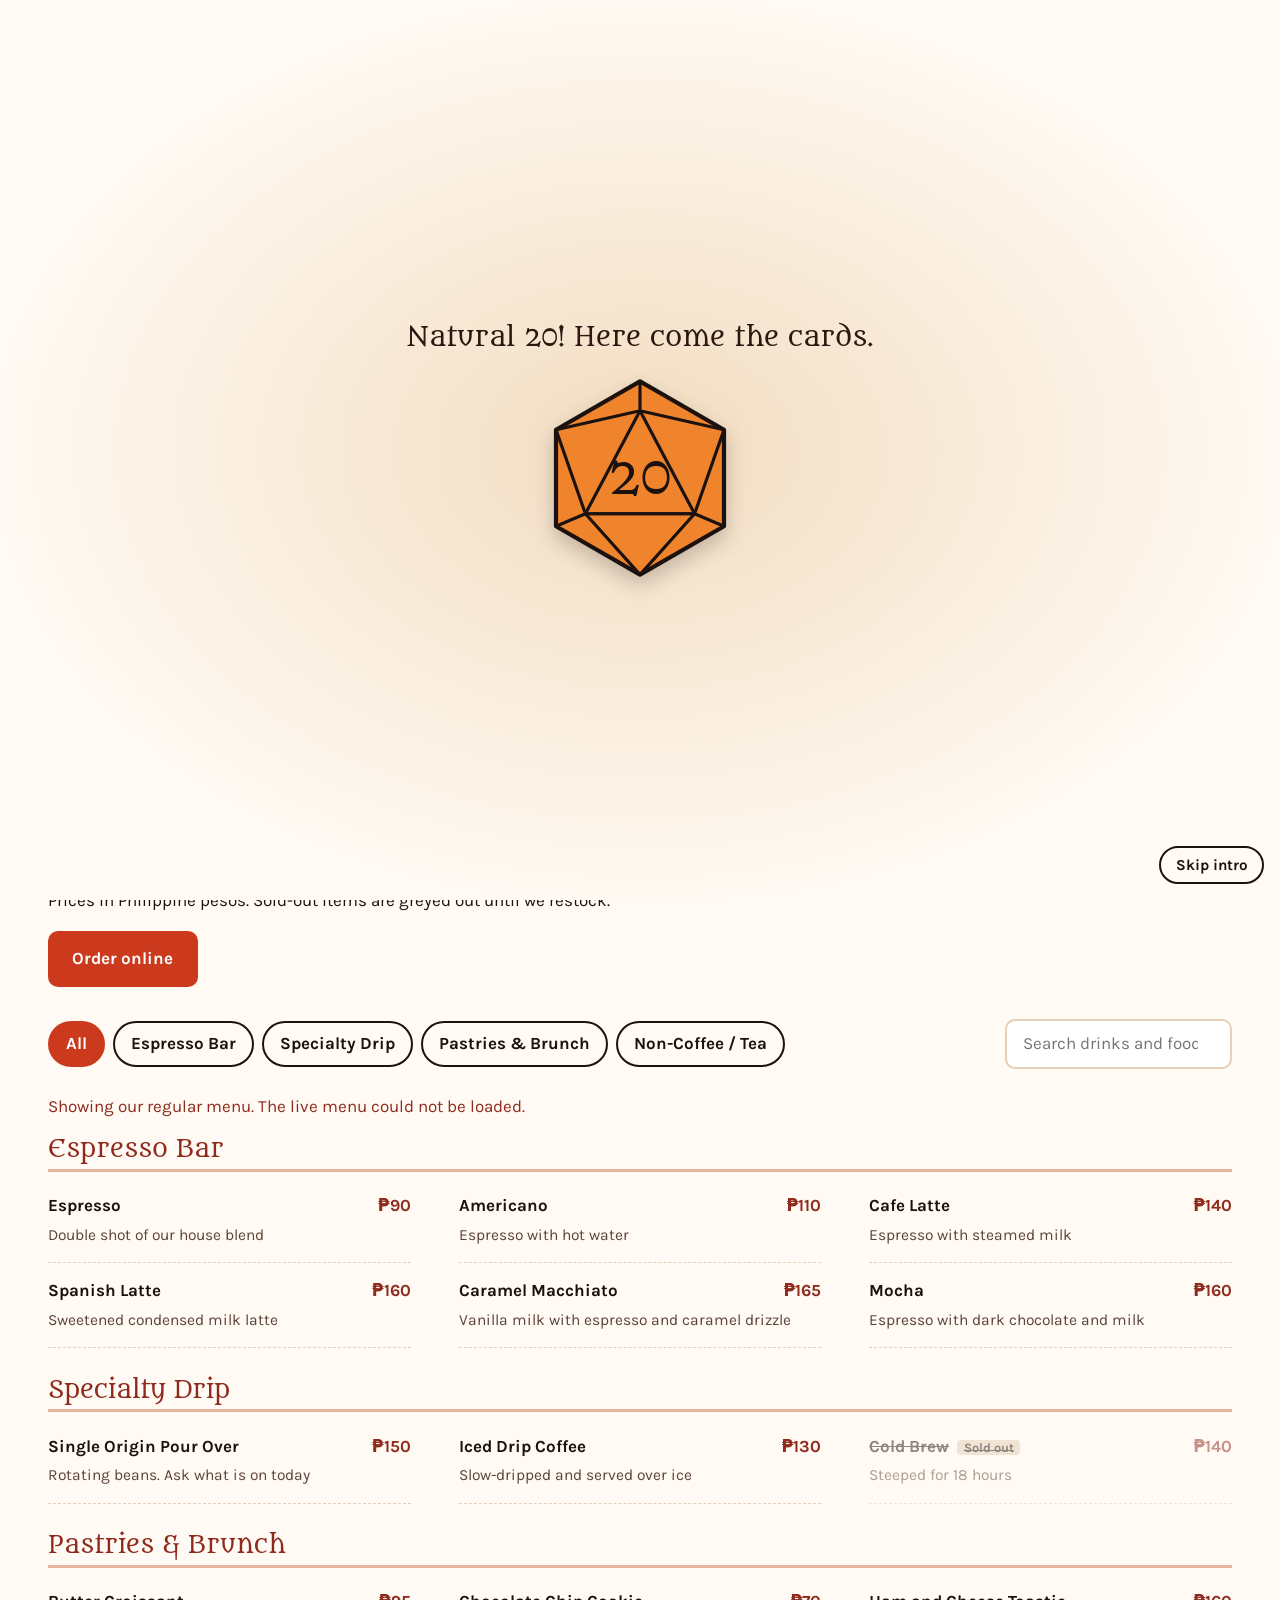
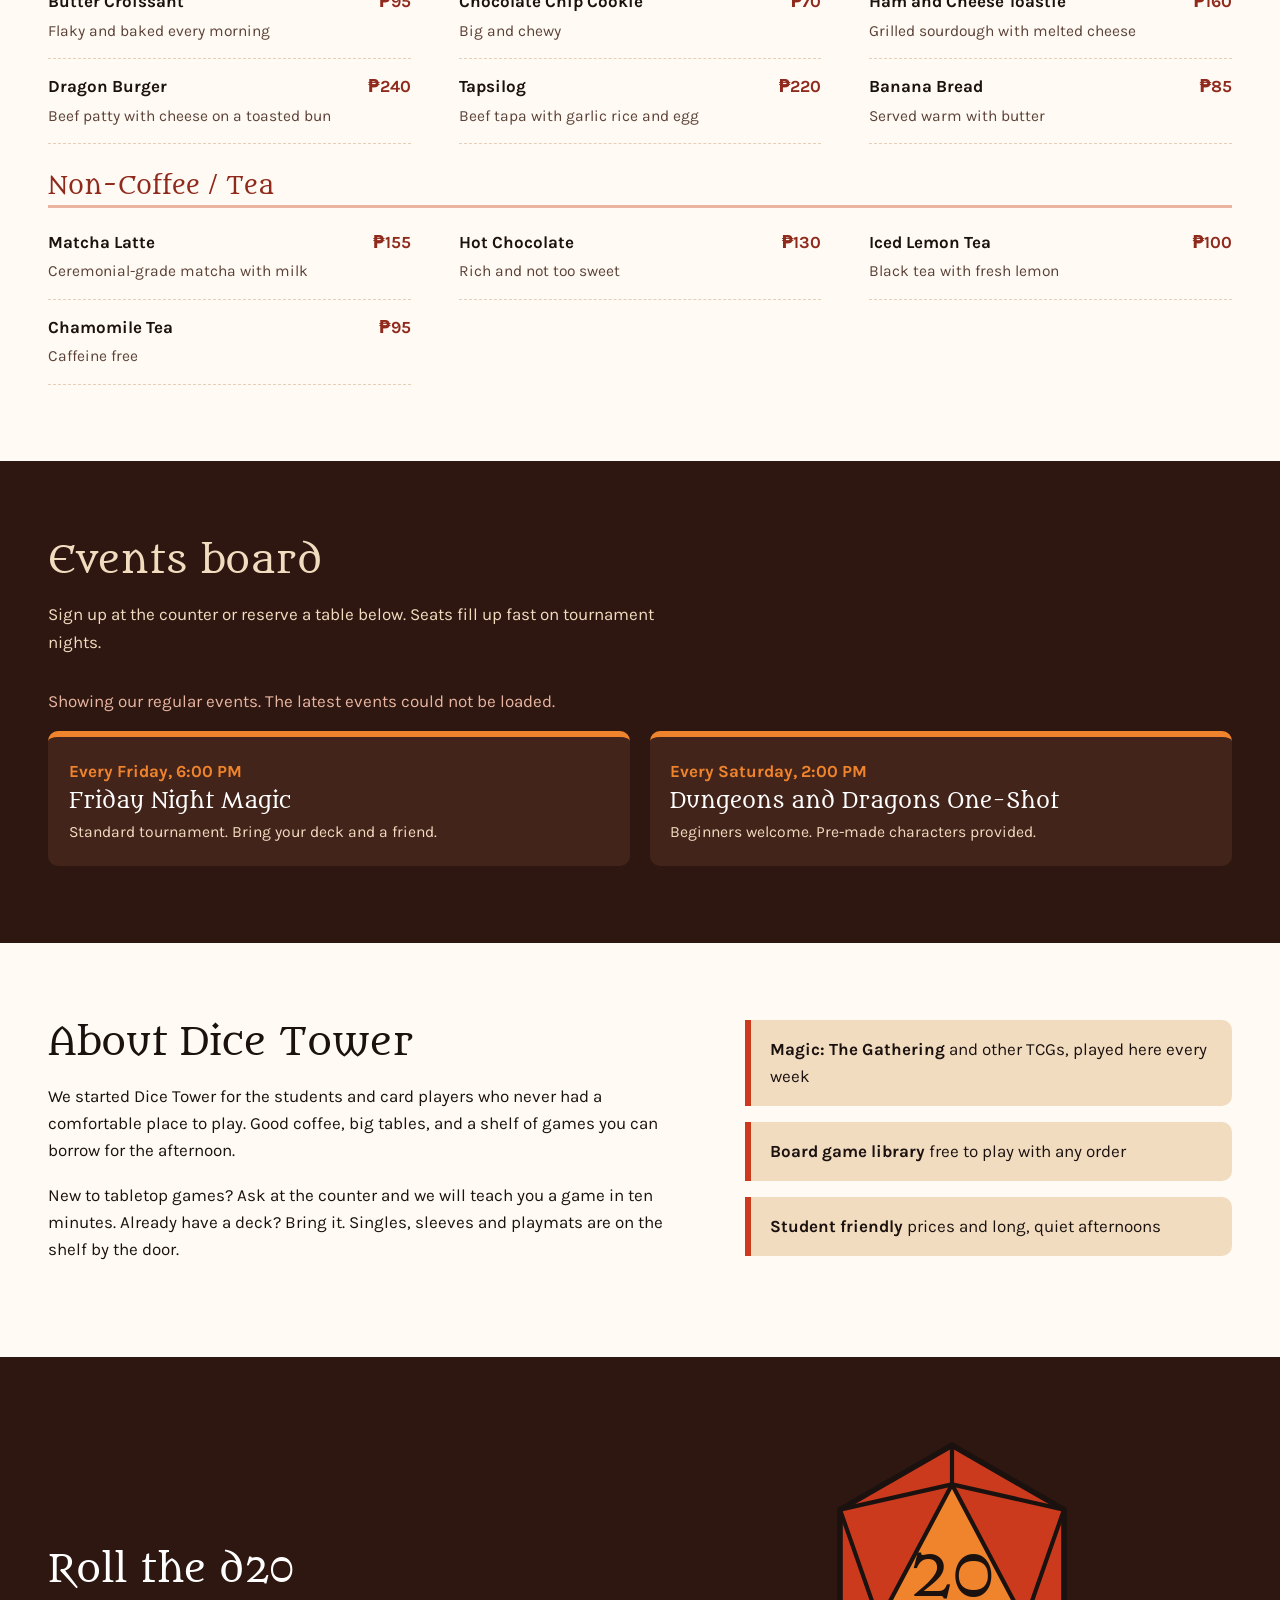
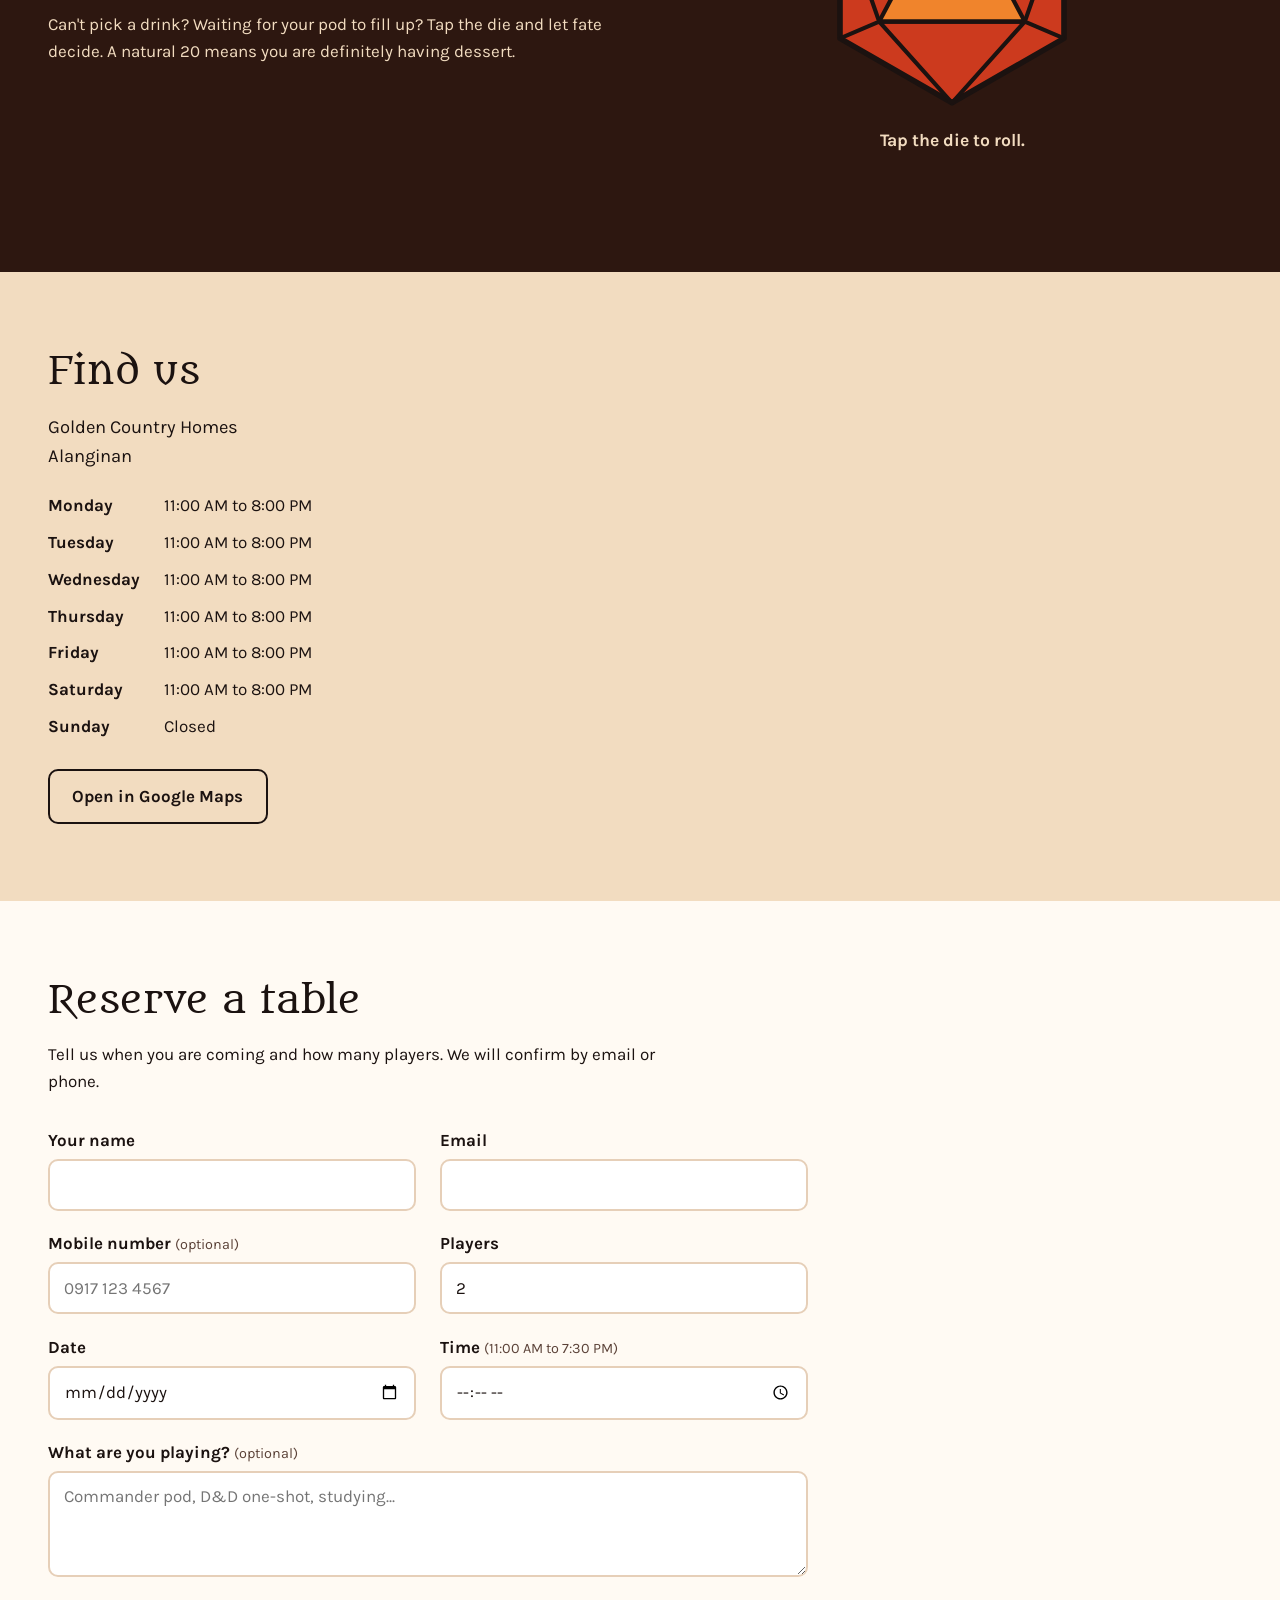
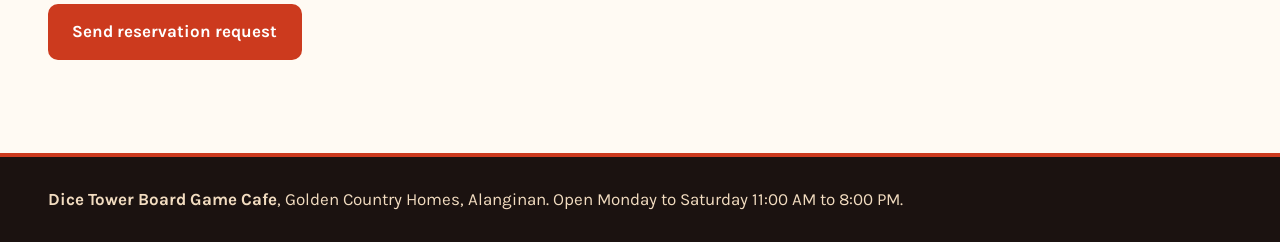
==== index.html @ 42218dba "Create an Intro" ====
<!DOCTYPE html>
<html lang="en">
<head>
  <meta charset="UTF-8">
  <meta name="viewport" content="width=device-width, initial-scale=1">
  <title>Dice Tower Board Game Cafe | Golden Country Homes, Alanginan</title>
  <meta name="description" content="Coffee, pastries, board games and Magic: The Gathering nights at Dice Tower Board Game Cafe. Open Monday to Saturday 11:00 AM to 8:00 PM.">
  <link rel="icon" type="image/png" href="images/favicon.png">
  <link rel="preconnect" href="https://fonts.googleapis.com">
  <link rel="preconnect" href="https://fonts.gstatic.com" crossorigin>
  <link href="https://fonts.googleapis.com/css2?family=Karla:wght@400;500;700&family=Metamorphous&display=swap" rel="stylesheet">
  <link rel="stylesheet" href="css/styles.css">
  <link rel="stylesheet" href="css/dice.css?v=4">
</head>
<body>

<a class="skip" href="#menu">Skip to menu</a>

<script>document.documentElement.classList.add("intro-active");</script>
<div class="page-intro" id="pageIntro" aria-label="Dice Tower page intro">
  <p class="intro-message" id="introMessage" aria-live="polite">Rolling for the perfect start...</p>
  <div class="intro-die" id="introDie" aria-hidden="true">
    <svg class="d20-svg" viewBox="0 0 200 200">
      <polygon class="d20-body" points="100,8 180,54 180,146 100,192 20,146 20,54"/>
      <polygon class="d20-face" points="100,36 152,134 48,134"/>
      <path class="d20-edge" d="M100 8V36M20 54L100 36L180 54M48 134L20 54M48 134L20 146M48 134L100 192M152 134L180 54M152 134L180 146M152 134L100 192M48 134H152"/>
      <text class="d20-num" x="100" y="100">20</text>
    </svg>
  </div>
  <div class="intro-cards" id="introCards" aria-hidden="true">
    <div class="intro-card intro-card--ember">
      <span class="intro-card-cost">1</span>
      <span class="intro-card-art"></span>
      <span class="intro-card-title">Ember Adept</span>
      <span class="intro-card-type">Creature</span>
      <span class="intro-card-copy">A spark can light the way.</span>
      <span class="intro-card-power">2/2</span>
    </div>
    <div class="intro-card intro-card--grove">
      <span class="intro-card-cost">2</span>
      <span class="intro-card-art"></span>
      <span class="intro-card-title">Grove Guardian</span>
      <span class="intro-card-type">Creature</span>
      <span class="intro-card-copy">The old trees remember.</span>
      <span class="intro-card-power">3/3</span>
    </div>
    <div class="intro-card intro-card--arcane">
      <span class="intro-card-cost">3</span>
      <span class="intro-card-art"></span>
      <span class="intro-card-title">Arcane Insight</span>
      <span class="intro-card-type">Spell</span>
      <span class="intro-card-copy">Every roll tells a story.</span>
      <span class="intro-card-power">*/*</span>
    </div>
  </div>
  <button class="intro-skip" id="introSkip" type="button">Skip intro</button>
</div>

<header class="site-header">
  <a class="brand" href="#home" aria-label="Dice Tower, back to top">
    <img src="images/logo-wordmark.png" alt="Dice Tower" width="700" height="109">
  </a>
  <button class="nav-toggle" aria-expanded="false" aria-controls="site-nav" aria-label="Open menu">
    <span></span><span></span><span></span>
  </button>
  <nav id="site-nav" class="site-nav">
    <a href="#menu">Menu</a>
    <a href="#events">Events</a>
    <a href="#about">About</a>
    <a href="#visit">Visit</a>
    <a href="order.html">Order online</a>
    <a class="nav-cta" href="#reserve">Reserve a table</a>
  </nav>
</header>

<main>

<!-- HERO -->
<section id="home" class="hero">
  <div class="hero-text">
    <p class="open-status" id="openStatus" aria-live="polite">Open Monday to Saturday, 11:00 AM to 8:00 PM</p>
    <h1>Coffee on the left. Your deck on the right.</h1>
    <p class="lede">A board game cafe with a local game store feel in Golden Country Homes, Alanginan. Grab a latte, claim a table, and play Magic, Dungeons and Dragons, or anything off our shelf.</p>
    <div class="hero-actions">
      <a class="btn btn-primary" href="#menu">See the menu</a>
      <a class="btn btn-ghost" href="#reserve">Reserve a table</a>
    </div>
  </div>
  <div class="hero-art">
    <img src="images/logo.png" width="847" height="1000"
         alt="Dice Tower logo: a red dragon curled around a stone tower, serving a burger on a platter">
  </div>
</section>

<!-- MENU -->
<section id="menu" class="section">
  <div class="section-head">
    <h2>The menu</h2>
    <p>Prices in Philippine pesos. Sold-out items are greyed out until we restock.</p>
    <p><a class="btn btn-primary" href="order.html">Order online</a></p>
  </div>

  <div class="menu-tools">
    <div class="tabs" id="menuTabs" role="tablist" aria-label="Menu categories"></div>
    <label class="search">
      <span class="visually-hidden">Search the menu</span>
      <input type="search" id="menuSearch" placeholder="Search drinks and food" autocomplete="off">
    </label>
  </div>

  <div id="menuStatus" class="status-note" aria-live="polite">Loading the menu...</div>
  <div id="menuList" class="menu-grid"></div>
</section>

<!-- EVENTS -->
<section id="events" class="section section-dark">
  <div class="section-head">
    <h2>Events board</h2>
    <p>Sign up at the counter or reserve a table below. Seats fill up fast on tournament nights.</p>
  </div>
  <div id="eventsStatus" class="status-note" aria-live="polite">Loading events...</div>
  <ul id="eventsList" class="events"></ul>
</section>

<!-- ABOUT -->
<section id="about" class="section about">
  <div class="about-copy">
    <h2>About Dice Tower</h2>
    <p>We started Dice Tower for the students and card players who never had a comfortable place to play. Good coffee, big tables, and a shelf of games you can borrow for the afternoon.</p>
    <p>New to tabletop games? Ask at the counter and we will teach you a game in ten minutes. Already have a deck? Bring it. Singles, sleeves and playmats are on the shelf by the door.</p>
  </div>
  <ul class="about-facts">
    <li><strong>Magic: The Gathering</strong> and other TCGs, played here every week</li>
    <li><strong>Board game library</strong> free to play with any order</li>
    <li><strong>Student friendly</strong> prices and long, quiet afternoons</li>
  </ul>
</section>

<!-- D20 -->
<section id="dice" class="section dice">
  <div>
    <h2>Roll the d20</h2>
    <p>Can't pick a drink? Waiting for your pod to fill up? Tap the die and let fate decide. A natural 20 means you are definitely having dessert.</p>
  </div>
  <div class="d20-stage">
    <button class="d20-btn" id="d20Btn" type="button" aria-label="Roll the d20">
      <svg class="d20-svg" viewBox="0 0 200 200" aria-hidden="true">
        <polygon class="d20-body" points="100,8 180,54 180,146 100,192 20,146 20,54"/>
        <polygon class="d20-face" points="100,36 152,134 48,134"/>
        <path class="d20-edge" d="M100 8V36M20 54L100 36L180 54M48 134L20 54M48 134L20 146M48 134L100 192M152 134L180 54M152 134L180 146M152 134L100 192M48 134H152"/>
        <text class="d20-num" id="d20Num" x="100" y="100">20</text>
      </svg>
    </button>
    <p class="d20-result" id="d20Result" aria-live="polite">Tap the die to roll.</p>
    <ul class="d20-history" id="d20History" aria-label="Recent rolls"></ul>
  </div>
</section>

<!-- VISIT -->
<section id="visit" class="section visit">
  <div class="visit-info">
    <h2>Find us</h2>
    <address>Golden Country Homes<br>Alanginan</address>
    <table class="hours">
      <caption class="visually-hidden">Opening hours</caption>
      <tr><th scope="row">Monday</th><td>11:00 AM to 8:00 PM</td></tr>
      <tr><th scope="row">Tuesday</th><td>11:00 AM to 8:00 PM</td></tr>
      <tr><th scope="row">Wednesday</th><td>11:00 AM to 8:00 PM</td></tr>
      <tr><th scope="row">Thursday</th><td>11:00 AM to 8:00 PM</td></tr>
      <tr><th scope="row">Friday</th><td>11:00 AM to 8:00 PM</td></tr>
      <tr><th scope="row">Saturday</th><td>11:00 AM to 8:00 PM</td></tr>
      <tr><th scope="row">Sunday</th><td>Closed</td></tr>
    </table>
    <a class="btn btn-ghost" target="_blank" rel="noopener" href="https://www.google.com/maps/search/?api=1&query=Golden+Country+Homes+Alanginan">Open in Google Maps</a>
  </div>
  <div class="map-frame">
    <iframe title="Map showing Golden Country Homes, Alanginan" loading="lazy" referrerpolicy="no-referrer-when-downgrade"
      src="https://www.google.com/maps/embed?pb=!1m18!1m12!1m3!1d4873.875512984858!2d121.07132687600064!3d13.785962386609494!2m3!1f0!2f0!3f0!3m2!1i1024!2i768!4f13.1!3m3!1m2!1s0x33bd0fa6397ee605%3A0xbcc55e338edc14ad!2sDice%20Tower%20Board%20Game%20Cafe!5e1!3m2!1sen!2sph!4v1792297805161!5m2!1sen!2sph"></iframe>
  </div>
</section>

<!-- RESERVE -->
<section id="reserve" class="section reserve">
  <div class="section-head">
    <h2>Reserve a table</h2>
    <p>Tell us when you are coming and how many players. We will confirm by email or phone.</p>
  </div>
  <form id="reserveForm" class="form" novalidate>
    <input type="text" name="_honey" class="visually-hidden" tabindex="-1" autocomplete="off" aria-hidden="true">
    <div class="field">
      <label for="name">Your name</label>
      <input id="name" name="name" type="text" autocomplete="name" required>
      <p class="error" id="nameError"></p>
    </div>
    <div class="field">
      <label for="email">Email</label>
      <input id="email" name="email" type="email" autocomplete="email" required>
      <p class="error" id="emailError"></p>
    </div>
    <div class="field">
      <label for="phone">Mobile number <span class="optional">(optional)</span></label>
      <input id="phone" name="phone" type="tel" autocomplete="tel" placeholder="0917 123 4567">
      <p class="error" id="phoneError"></p>
    </div>
    <div class="field">
      <label for="guests">Players</label>
      <input id="guests" name="guests" type="number" min="1" max="12" value="2" required>
      <p class="error" id="guestsError"></p>
    </div>
    <div class="field">
      <label for="date">Date</label>
      <input id="date" name="date" type="date" required>
      <p class="error" id="dateError"></p>
    </div>
    <div class="field">
      <label for="time">Time <span class="optional">(11:00 AM to 7:30 PM)</span></label>
      <input id="time" name="time" type="time" min="11:00" max="19:30" required>
      <p class="error" id="timeError"></p>
    </div>
    <div class="field field-wide">
      <label for="notes">What are you playing? <span class="optional">(optional)</span></label>
      <textarea id="notes" name="notes" rows="3" placeholder="Commander pod, D&amp;D one-shot, studying..."></textarea>
    </div>
    <div class="field-wide">
      <button class="btn btn-primary" type="submit">Send reservation request</button>
      <p id="formStatus" class="form-status" aria-live="polite"></p>
    </div>
  </form>
</section>

</main>

<aside class="d20-widget" aria-label="D20 dice roller">
  <div class="d20-widget-bubble" id="d20WidgetBubble">
    <p class="d20-widget-text" id="d20WidgetText" aria-live="polite">Tap for a roll!</p>
    <button class="d20-widget-close" id="d20WidgetClose" type="button" aria-label="Close D20 speech bubble">&times;</button>
  </div>
  <button class="d20-widget-btn" id="d20WidgetBtn" type="button" aria-label="Roll the D20">
    <svg class="d20-svg" id="d20WidgetSvg" viewBox="0 0 200 200" aria-hidden="true">
      <polygon class="d20-body" points="100,8 180,54 180,146 100,192 20,146 20,54"/>
      <polygon class="d20-face" points="100,36 152,134 48,134"/>
      <path class="d20-edge" d="M100 8V36M20 54L100 36L180 54M48 134L20 54M48 134L20 146M48 134L100 192M152 134L180 54M152 134L180 146M152 134L100 192M48 134H152"/>
      <text class="d20-num" id="d20WidgetNum" x="100" y="100">20</text>
    </svg>
  </button>
</aside>

<footer class="site-footer">
  <p><strong>Dice Tower Board Game Cafe</strong>, Golden Country Homes, Alanginan. Open Monday to Saturday 11:00 AM to 8:00 PM.</p>
</footer>

<script src="js/config.js?v=3"></script>
<script src="js/script.js?v=3"></script>
<script src="js/dice.js?v=4"></script>
</body>
</html>
---- css/styles.css ----
/* ===== Dice Tower: css/styles.css =====
   Colors are taken from the cafe logo. Change them once here. */
:root {
  --ink: #1b1210;          /* logo outlines and wordmark */
  --tower: #2d1710;        /* shadow inside the tower */
  --tower-soft: #43241a;
  --maroon: #8f2a1d;       /* dragon's dark red */
  --dragon: #cc3a1e;       /* dragon's head and neck */
  --flame: #f0842c;        /* the flame */
  --blush: #e9b5a0;        /* wing and tower stone */
  --parchment: #f2dcc0;    /* dragon's belly */
  --paper: #fffaf3;
  --steel: #8b8c90;        /* the serving dome */
  --line: #e6cfb8;

  --font-display: "Metamorphous", Georgia, serif;
  --font-body: "Karla", system-ui, -apple-system, "Segoe UI", sans-serif;
  --radius: 10px;
}

*, *::before, *::after { box-sizing: border-box; }
html { scroll-behavior: smooth; scroll-padding-top: 84px; }
body {
  margin: 0;
  font-family: var(--font-body);
  font-size: 1.0625rem;
  line-height: 1.6;
  color: var(--ink);
  background: var(--paper);
}
img, iframe { max-width: 100%; }
h1, h2, h3 { font-family: var(--font-display); font-weight: 400; line-height: 1.15; }
h1 { font-size: clamp(2.1rem, 5.4vw, 3.6rem); margin: 0 0 .5em; }
h2 { font-size: clamp(1.7rem, 4vw, 2.4rem); margin: 0 0 .5em; }
p { margin: 0 0 1em; max-width: 62ch; }
a { color: inherit; }
:focus-visible { outline: 3px solid var(--flame); outline-offset: 3px; }
.visually-hidden { position: absolute; width: 1px; height: 1px; overflow: hidden; clip: rect(0 0 0 0); white-space: nowrap; }
.skip { position: absolute; left: -999px; top: 8px; background: var(--ink); color: var(--paper); padding: .5rem 1rem; z-index: 100; }
.skip:focus { left: 8px; }

/* ----- Header ----- */
.site-header {
  position: sticky; top: 0; z-index: 50;
  display: flex; align-items: center; justify-content: space-between;
  padding: .55rem clamp(1rem, 4vw, 3rem);
  background: var(--paper); color: var(--ink);
  border-bottom: 4px solid var(--dragon);
}
.brand { display: block; line-height: 0; }
.brand img { height: 40px; width: auto; display: block; }
.site-nav { display: flex; align-items: center; gap: 1.6rem; }
.site-nav a { text-decoration: none; font-weight: 700; }
.site-nav a:not(.nav-cta):hover { color: var(--dragon); }
.nav-cta { background: var(--dragon); color: #fff; padding: .45rem 1.1rem; border-radius: 999px; }
.nav-cta:hover { background: var(--maroon); }

.nav-toggle { display: none; background: none; border: 0; padding: .6rem; cursor: pointer; }
.nav-toggle span { display: block; width: 24px; height: 2px; background: var(--ink); margin: 5px 0; transition: transform .2s, opacity .2s; }
.nav-toggle[aria-expanded="true"] span:nth-child(1) { transform: translateY(7px) rotate(45deg); }
.nav-toggle[aria-expanded="true"] span:nth-child(2) { opacity: 0; }
.nav-toggle[aria-expanded="true"] span:nth-child(3) { transform: translateY(-7px) rotate(-45deg); }

/* ----- Hero ----- */
.hero {
  display: grid; grid-template-columns: 1.1fr .9fr; gap: 2rem; align-items: center;
  padding: clamp(2rem, 6vw, 4.5rem) clamp(1rem, 4vw, 3rem);
  background: linear-gradient(180deg, var(--paper) 0%, var(--parchment) 100%);
}
.open-status {
  display: inline-block; margin-bottom: 1.2rem; padding: .3rem .9rem;
  background: var(--flame); color: var(--ink); font-weight: 700; font-size: .95rem; border-radius: 999px;
}
.open-status.closed { background: var(--ink); color: var(--parchment); }
.lede { font-size: 1.15rem; margin-top: 1.2rem; }
.hero-actions { display: flex; flex-wrap: wrap; gap: .8rem; margin-top: 1.6rem; }
.hero-art img { display: block; margin: 0 auto; width: auto; height: auto; max-height: 540px; }
@media (prefers-reduced-motion: no-preference) {
  .hero-art img { animation: settle .9s ease-out 1; }
  @keyframes settle { from { opacity: 0; transform: translateY(18px); } to { opacity: 1; transform: none; } }
}

/* ----- Buttons ----- */
.btn { display: inline-block; font: inherit; font-weight: 700; text-decoration: none; cursor: pointer; padding: .75rem 1.4rem; border-radius: var(--radius); border: 2px solid transparent; }
.btn-primary { background: var(--dragon); color: #fff; }
.btn-primary:hover { background: var(--maroon); }
.btn-ghost { border-color: var(--ink); color: var(--ink); background: transparent; }
.btn-ghost:hover { background: var(--ink); color: var(--paper); }

/* ----- Sections ----- */
.section { padding: clamp(2.5rem, 6vw, 5rem) clamp(1rem, 4vw, 3rem); }
.section-head { margin-bottom: 2rem; }
.section-dark { background: var(--tower); color: var(--parchment); }
.status-note { color: var(--maroon); margin-bottom: 1rem; }
.section-dark .status-note { color: var(--blush); }
.status-note:empty { display: none; }

/* ----- Menu ----- */
.menu-tools { display: flex; flex-wrap: wrap; gap: 1rem; justify-content: space-between; align-items: center; margin-bottom: 1.5rem; }
.tabs { display: flex; flex-wrap: wrap; gap: .5rem; }
.tab {
  font: inherit; font-weight: 700; cursor: pointer;
  padding: .45rem 1rem; border-radius: 999px;
  background: transparent; color: var(--ink); border: 2px solid var(--ink);
}
.tab:hover { background: var(--parchment); }
.tab[aria-selected="true"] { background: var(--dragon); border-color: var(--dragon); color: #fff; }
.search input {
  font: inherit; width: min(100%, 300px); padding: .6rem 1rem;
  border: 2px solid var(--line); border-radius: var(--radius); background: #fff; color: inherit;
}
.search input:focus { border-color: var(--flame); outline: none; }
.menu-grid { display: grid; grid-template-columns: repeat(auto-fill, minmax(min(100%, 340px), 1fr)); gap: 0 3rem; }
.menu-cat { grid-column: 1 / -1; font-family: var(--font-display); font-weight: 400; font-size: 1.5rem; margin: 1.8rem 0 .4rem; color: var(--maroon); padding-bottom: .3rem; border-bottom: 3px solid var(--blush); }
.menu-cat:first-child { margin-top: 0; }
.menu-item { padding: .9rem 0; border-bottom: 1px dashed var(--line); }
.menu-item-top { display: flex; justify-content: space-between; gap: 1rem; font-weight: 700; }
.menu-price { white-space: nowrap; color: var(--maroon); }
.menu-desc { margin: .2rem 0 0; font-size: .97rem; color: #5b4238; }
.menu-item.sold-out { opacity: .5; }
.menu-item.sold-out .menu-name { text-decoration: line-through; }
.sold-tag { font-size: .8rem; font-weight: 700; background: var(--line); border-radius: 4px; padding: 0 .4rem; margin-left: .5rem; vertical-align: middle; }

/* ----- Events ----- */
.events { list-style: none; margin: 0; padding: 0; display: grid; grid-template-columns: repeat(auto-fit, minmax(min(100%, 260px), 1fr)); gap: 1.2rem; }
.event { background: var(--tower-soft); border-radius: var(--radius); padding: 1.3rem; border-top: 6px solid var(--flame); }
.event-when { margin: 0 0 .3rem; font-weight: 700; color: var(--flame); }
.event h3 { font-size: 1.3rem; margin: 0 0 .4rem; color: #fff; }
.event p:last-child { margin: 0; font-size: .98rem; }

/* ----- About ----- */
.about { display: grid; grid-template-columns: 1.3fr 1fr; gap: clamp(1.5rem, 5vw, 4rem); align-items: start; }
.about-facts { list-style: none; margin: 0; padding: 0; display: grid; gap: 1rem; }
.about-facts li { background: var(--parchment); border-left: 6px solid var(--dragon); padding: 1rem 1.2rem; border-radius: 0 var(--radius) var(--radius) 0; }

/* ----- Visit ----- */
.visit { display: grid; grid-template-columns: 1fr 1.3fr; gap: clamp(1.5rem, 5vw, 3rem); background: var(--parchment); }
address { font-style: normal; font-size: 1.15rem; margin-bottom: 1rem; }
.hours { border-collapse: collapse; margin-bottom: 1.5rem; }
.hours th, .hours td { text-align: left; padding: .3rem 1.5rem .3rem 0; }
.map-frame iframe { width: 100%; height: 100%; min-height: 320px; border: 0; border-radius: var(--radius); }

/* ----- Form ----- */
.form { display: grid; grid-template-columns: repeat(2, 1fr); gap: 1.2rem 1.5rem; max-width: 760px; }
.field-wide { grid-column: 1 / -1; }
.field label { display: block; font-weight: 700; margin-bottom: .3rem; }
.optional { font-weight: 400; color: #5b4238; font-size: .9rem; }
.field input, .field textarea {
  width: 100%; font: inherit; padding: .65rem .85rem; color: inherit;
  background: #fff; border: 2px solid var(--line); border-radius: var(--radius);
}
.field input:focus, .field textarea:focus { border-color: var(--flame); outline: none; }
.field.invalid input { border-color: #b3261e; }
.error { color: #b3261e; font-size: .92rem; margin: .3rem 0 0; }
.error:empty { display: none; }
.form-status { margin-top: 1rem; font-weight: 700; }
.form-status.ok { color: #2f6b3a; }

/* ----- Footer ----- */
.site-footer { background: var(--ink); color: var(--parchment); padding: 1.8rem clamp(1rem, 4vw, 3rem); border-top: 4px solid var(--dragon); }
.site-footer p { margin: 0; max-width: none; }

/* ----- Mobile ----- */
@media (max-width: 820px) {
  .brand img { height: 32px; }
  .nav-toggle { display: block; }
  .site-nav {
    position: absolute; top: 100%; left: 0; right: 0;
    flex-direction: column; align-items: stretch; gap: 0;
    background: var(--paper); border-bottom: 4px solid var(--dragon);
    max-height: 0; overflow: hidden; visibility: hidden;
    transition: max-height .25s ease, visibility .25s;
  }
  .site-nav.open { max-height: 420px; visibility: visible; }
  .site-nav a { padding: 1rem clamp(1rem, 4vw, 3rem); border-top: 1px solid var(--line); }
  .nav-cta { border-radius: 0; }
  .hero, .about, .visit { grid-template-columns: 1fr; }
  .hero-art { order: -1; }
  .hero-art img { max-height: 280px; }
  .form { grid-template-columns: 1fr; }
}
@media (prefers-reduced-motion: reduce) {
  html { scroll-behavior: auto; }
  * { transition: none !important; }
}
---- css/dice.css ----
/* ===== Dice Tower: css/dice.css =====
   The "Roll the d20" section on the main page. Colors come from css/styles.css. */
.dice { background: var(--tower); color: var(--parchment); display: grid; grid-template-columns: 1fr 1fr; gap: clamp(1.5rem, 5vw, 4rem); align-items: center; }
.dice h2 { color: #fff; }
.d20-stage { display: grid; justify-items: center; gap: .8rem; }
.d20-btn { background: none; border: 0; padding: 0; cursor: pointer; width: min(280px, 72vw); border-radius: 50%; -webkit-tap-highlight-color: transparent; }
.d20-btn:hover .d20-svg { filter: drop-shadow(0 0 14px rgba(240, 132, 44, .55)); }
.d20-btn:disabled { cursor: progress; }
.d20-svg { width: 100%; height: auto; display: block; transform-origin: 50% 52%; transition: filter .2s; }
.d20-body { fill: var(--dragon); stroke: var(--ink); stroke-width: 4; stroke-linejoin: round; }
.d20-face { fill: var(--flame); stroke: var(--ink); stroke-width: 3; stroke-linejoin: round; }
.d20-edge { fill: none; stroke: var(--ink); stroke-width: 3; stroke-linejoin: round; }
.d20-num { font-family: var(--font-display); font-size: 46px; fill: var(--ink); text-anchor: middle; dominant-baseline: central; }
.rolling .d20-svg { animation: d20-tumble 1.3s cubic-bezier(.25, .7, .35, 1); }
@keyframes d20-tumble {
  0%   { transform: translateY(0) rotate(0) scale(1); }
  18%  { transform: translateY(-46px) rotate(260deg) scale(1.1); }
  38%  { transform: translateY(0) rotate(520deg) scale(.96); }
  52%  { transform: translateY(-22px) rotate(690deg) scale(1.04); }
  68%  { transform: translateY(0) rotate(820deg) scale(.98); }
  82%  { transform: translateY(-8px) rotate(960deg) scale(1.01); }
  100% { transform: translateY(0) rotate(1080deg) scale(1); }
}
.d20-btn.crit .d20-body, .d20-widget-btn.crit .d20-body { fill: var(--flame); }
.d20-btn.crit .d20-svg, .d20-widget-btn.crit .d20-svg { filter: drop-shadow(0 0 22px rgba(240, 132, 44, .9)); }
.d20-btn.fail .d20-body { fill: var(--steel); }
.d20-result { margin: 0; min-height: 3.2em; text-align: center; font-weight: 700; font-size: 1.1rem; }
.d20-history { margin: 0; padding: 0; list-style: none; display: flex; gap: .5rem; flex-wrap: wrap; justify-content: center; font-size: .95rem; color: var(--blush); }
.d20-history li { background: var(--tower-soft); border-radius: 999px; padding: .1rem .7rem; }
.d20-widget {
  position: fixed; right: clamp(.75rem, 2vw, 1.5rem); bottom: clamp(.75rem, 2vw, 1.5rem); z-index: 45;
  display: grid; justify-items: end; gap: .35rem;
}
.d20-widget-bubble {
  position: relative; max-width: min(270px, calc(100vw - 2rem)); padding: .65rem 2rem .65rem .9rem;
  border: 3px solid var(--ink); border-radius: 1rem; background: #fff; color: var(--ink);
  box-shadow: 3px 4px 0 var(--ink); font-weight: 700; line-height: 1.25;
}
.d20-widget-bubble::after {
  content: ""; position: absolute; right: 1rem; bottom: -.65rem; width: .8rem; height: .8rem;
  background: #fff; border-right: 3px solid var(--ink); border-bottom: 3px solid var(--ink); transform: skewY(35deg) rotate(18deg);
}
.d20-widget-bubble[hidden] { display: none; }
.d20-widget-text { margin: 0; }
.d20-widget-close {
  position: absolute; top: .15rem; right: .35rem; width: 1.5rem; height: 1.5rem; padding: 0;
  border: 0; border-radius: 50%; background: transparent; color: var(--ink);
  font: 700 1.25rem/1 var(--font-body); cursor: pointer;
}
.d20-widget-close:hover { background: var(--parchment); }
.d20-widget-close:focus-visible { outline: 2px solid var(--dragon); outline-offset: 1px; }
.d20-widget-btn {
  width: 76px; height: 76px; padding: 0; border: 0; border-radius: 50%;
  background: transparent; cursor: pointer; -webkit-tap-highlight-color: transparent;
}
.d20-widget-btn .d20-svg { width: 100%; height: 100%; }
.d20-widget-btn:hover .d20-svg { filter: drop-shadow(0 0 9px rgba(240, 132, 44, .75)); }
.d20-widget-btn:disabled { cursor: progress; }
.d20-widget-btn:focus-visible { outline: 3px solid var(--flame); outline-offset: 4px; }
.page-intro {
  position: fixed; inset: 0; z-index: 1000; display: none; overflow: hidden;
  align-items: center; justify-items: center; align-content: center; gap: 1rem;
  background: radial-gradient(ellipse at center, var(--parchment), var(--paper) 72%);
  opacity: 1; transition: opacity .45s ease;
}
html.intro-active { overflow: hidden; }
html.intro-active .page-intro { display: grid; }
.page-intro.is-finished { opacity: 0; pointer-events: none; }
.intro-message {
  position: relative; z-index: 2; margin: 0; color: var(--tower);
  font-family: var(--font-display); font-size: clamp(1.1rem, 3vw, 1.6rem); text-align: center;
}
.intro-die { position: relative; z-index: 2; width: min(210px, 48vw); }
.intro-die .d20-svg { filter: drop-shadow(0 9px 10px rgba(27, 18, 16, .22)); }
.intro-die.is-rolling .d20-svg { animation: intro-d20-roll 1.2s cubic-bezier(.2, .7, .3, 1) both; }
.intro-die.is-landed .d20-svg { animation: intro-d20-land .35s ease-out both; }
.intro-die.is-landed .d20-body { fill: var(--flame); }
@keyframes intro-d20-roll {
  0% { transform: translateY(0) rotate(0) scale(1); }
  24% { transform: translateY(-54px) rotate(300deg) scale(1.12); }
  52% { transform: translateY(8px) rotate(650deg) scale(.95); }
  76% { transform: translateY(-15px) rotate(900deg) scale(1.04); }
  100% { transform: translateY(0) rotate(1080deg) scale(1); }
}
@keyframes intro-d20-land {
  0% { transform: scale(1); }
  45% { transform: scale(1.14); }
  100% { transform: scale(1); }
}
.intro-cards { position: absolute; inset: 0; overflow: hidden; pointer-events: none; }
.intro-card {
  --card-accent: var(--dragon);
  position: absolute; top: -32vh; left: 16%; display: grid; grid-template-columns: 1fr auto;
  gap: .25rem; width: clamp(112px, 15vw, 160px); min-height: 205px; padding: .5rem;
  border: 3px solid var(--ink); border-radius: 9px; color: var(--ink);
  background: linear-gradient(145deg, #fffaf3, #e9d6bd); box-shadow: 3px 5px 0 rgba(27, 18, 16, .28);
  font: 700 .68rem/1.2 var(--font-body); opacity: 0;
}
.intro-card--ember { --card-accent: #a84227; left: 15%; }
.intro-card--grove { --card-accent: #4c7041; left: 50%; }
.intro-card--arcane { --card-accent: #486f9c; left: 82%; }
.intro-card-cost { justify-self: end; }
.intro-card-title { align-self: center; }
.intro-card-art {
  grid-column: 1 / -1; min-height: 96px; border: 2px solid var(--ink); border-radius: 4px;
  background: radial-gradient(circle at 52% 42%, #fff5ce 0 7%, transparent 8%),
    radial-gradient(ellipse at 50% 65%, var(--card-accent) 0 28%, transparent 29%),
    linear-gradient(145deg, var(--card-accent), #211c2c);
}
.intro-card-type { grid-column: 1 / -1; padding-bottom: .2rem; border-bottom: 1px solid var(--ink); }
.intro-card-copy { grid-column: 1 / -1; font-weight: 400; }
.intro-card-power { justify-self: end; padding: .1rem .3rem; border: 1px solid var(--ink); border-radius: 3px; background: var(--paper); }
.intro-cards.is-falling .intro-card { animation: intro-card-fall 1.35s cubic-bezier(.25, .65, .4, 1) both; }
.intro-cards.is-falling .intro-card--grove { animation-delay: .12s; }
.intro-cards.is-falling .intro-card--arcane { animation-delay: .24s; }
@keyframes intro-card-fall {
  0% { opacity: 0; transform: translateY(-10vh) rotate(-12deg); }
  12% { opacity: 1; }
  100% { opacity: 1; transform: translateY(145vh) rotate(22deg); }
}
.intro-skip {
  position: absolute; z-index: 3; right: max(1rem, env(safe-area-inset-right));
  bottom: max(1rem, env(safe-area-inset-bottom)); padding: .5rem .9rem;
  border: 2px solid var(--ink); border-radius: 999px; background: var(--paper);
  color: var(--ink); font: 700 .95rem var(--font-body); cursor: pointer;
}
.intro-skip:hover { background: var(--parchment); }
.intro-skip:focus-visible { outline: 3px solid var(--flame); outline-offset: 3px; }
@media (max-width: 820px) { .dice { grid-template-columns: 1fr; } }
@media (max-width: 820px) {
  .d20-widget { right: .9rem; bottom: calc(1rem + env(safe-area-inset-bottom, 0px)); }
  .d20-widget-btn { width: 64px; height: 64px; }
  .order-body .d20-widget { bottom: calc(5.2rem + env(safe-area-inset-bottom, 0px)); }
  .intro-card--ember { left: 5%; }
  .intro-card--grove { left: 39%; }
  .intro-card--arcane { left: 73%; }
  .intro-card { width: clamp(92px, 26vw, 140px); min-height: 180px; font-size: .6rem; }
  .intro-card-art { min-height: 78px; }
}
@media (prefers-reduced-motion: reduce) { .rolling .d20-svg { animation: none; } }
@media (prefers-reduced-motion: reduce) {
  .page-intro { transition-duration: .01ms; }
  .intro-die.is-rolling .d20-svg, .intro-die.is-landed .d20-svg, .intro-cards.is-falling .intro-card { animation: none; }
  .intro-cards.is-falling .intro-card { top: 1rem; opacity: 1; }
}
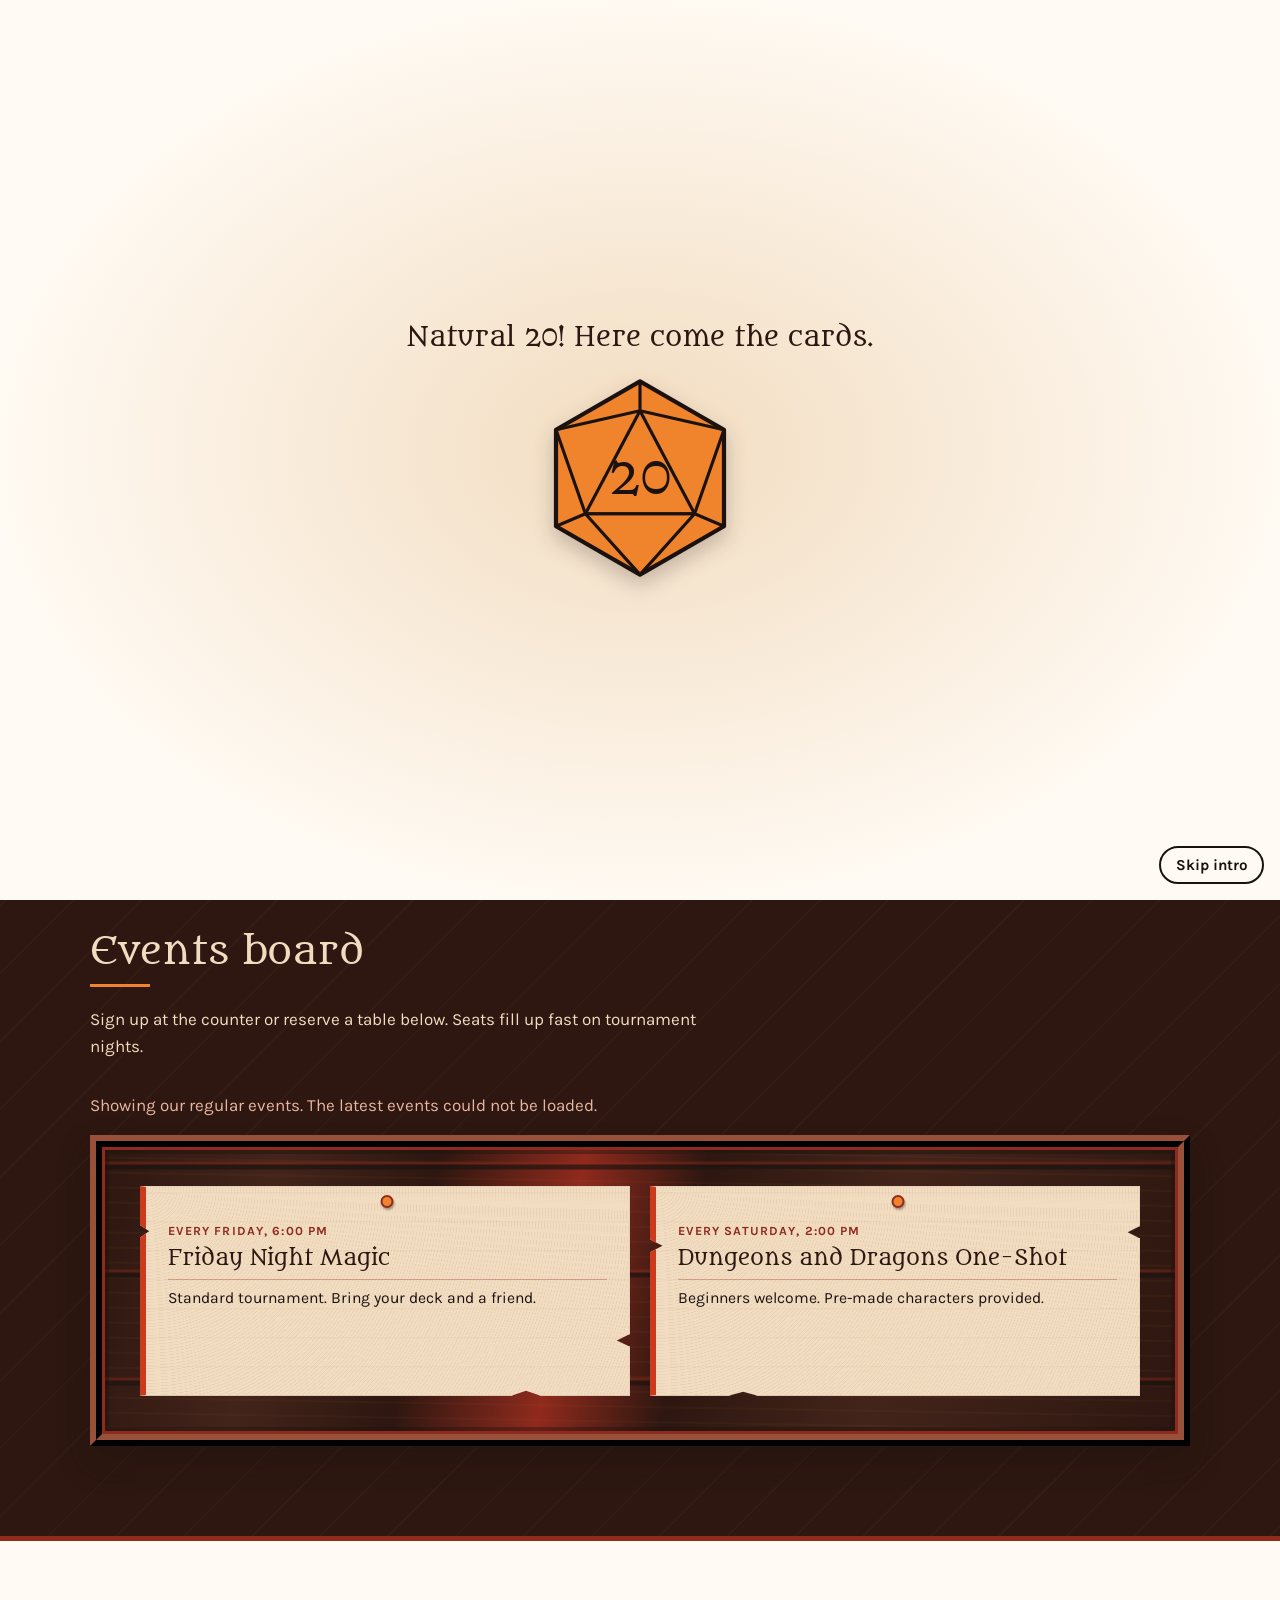
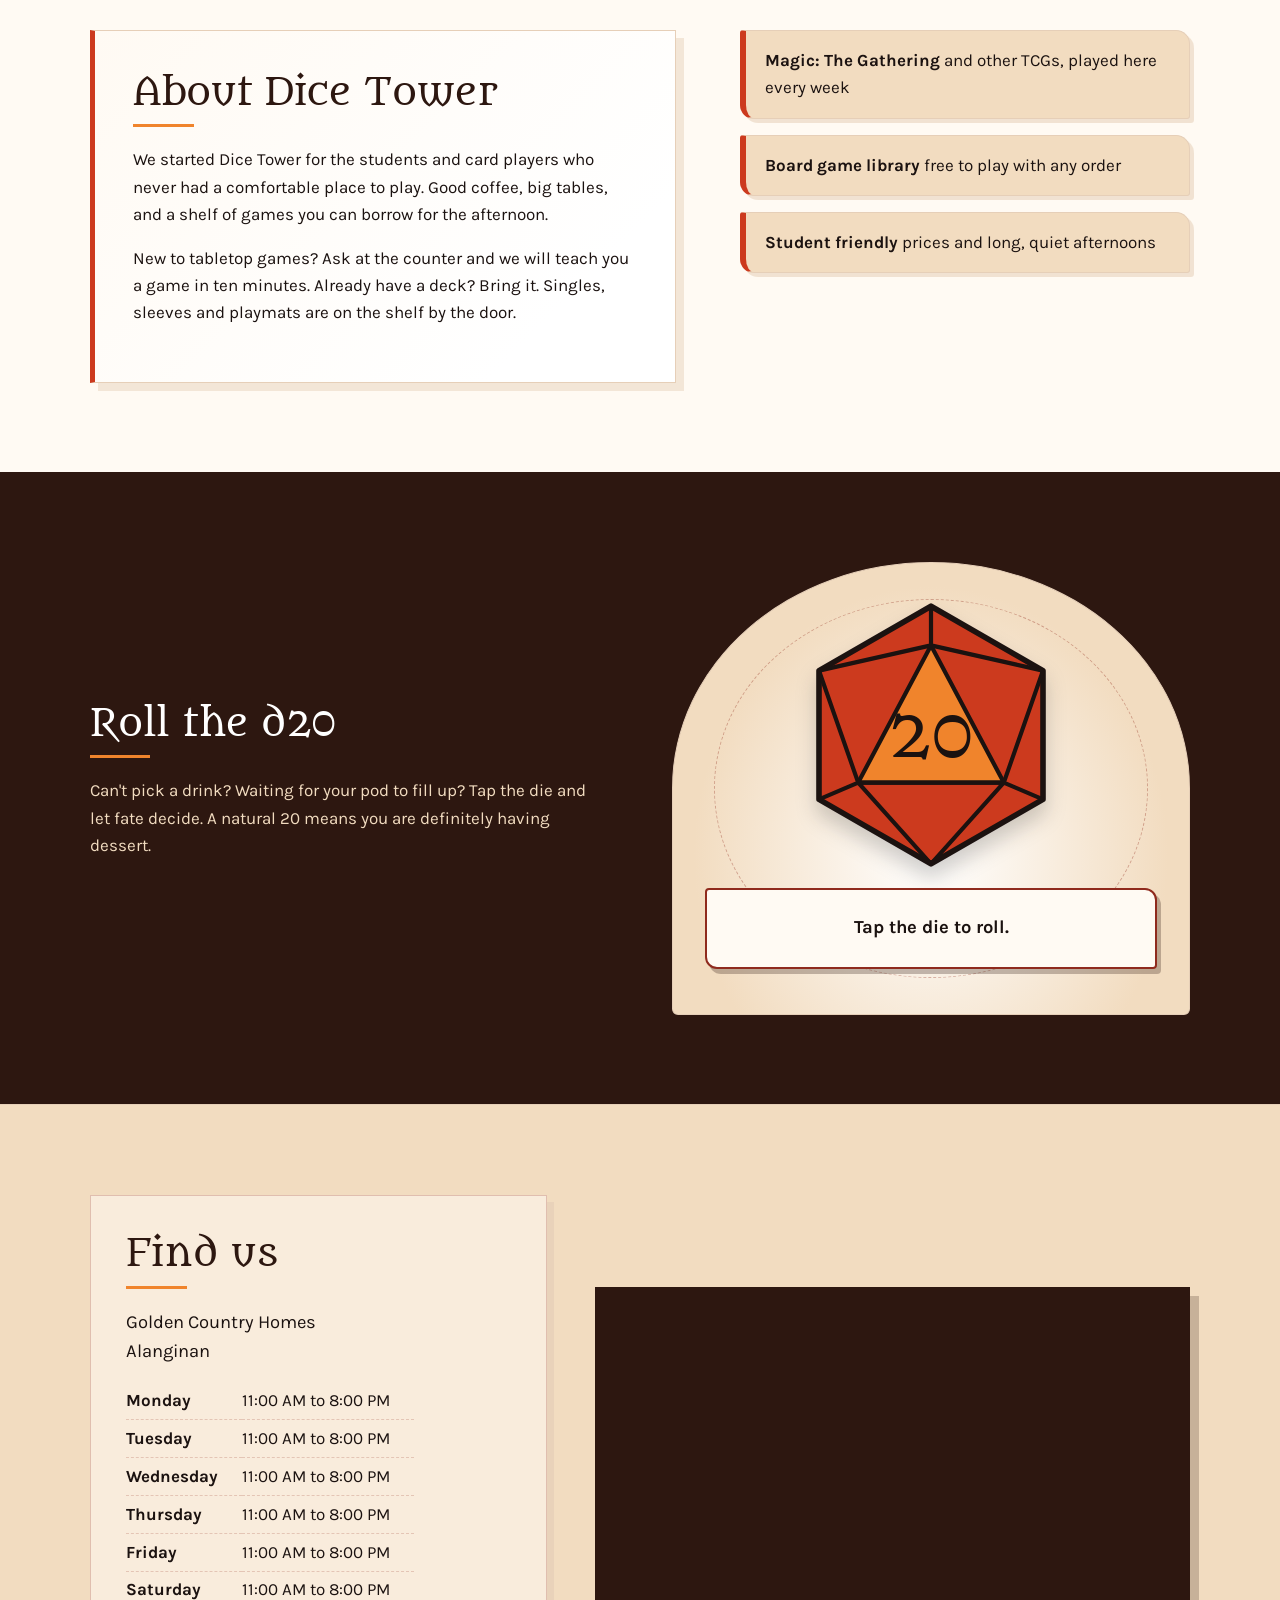
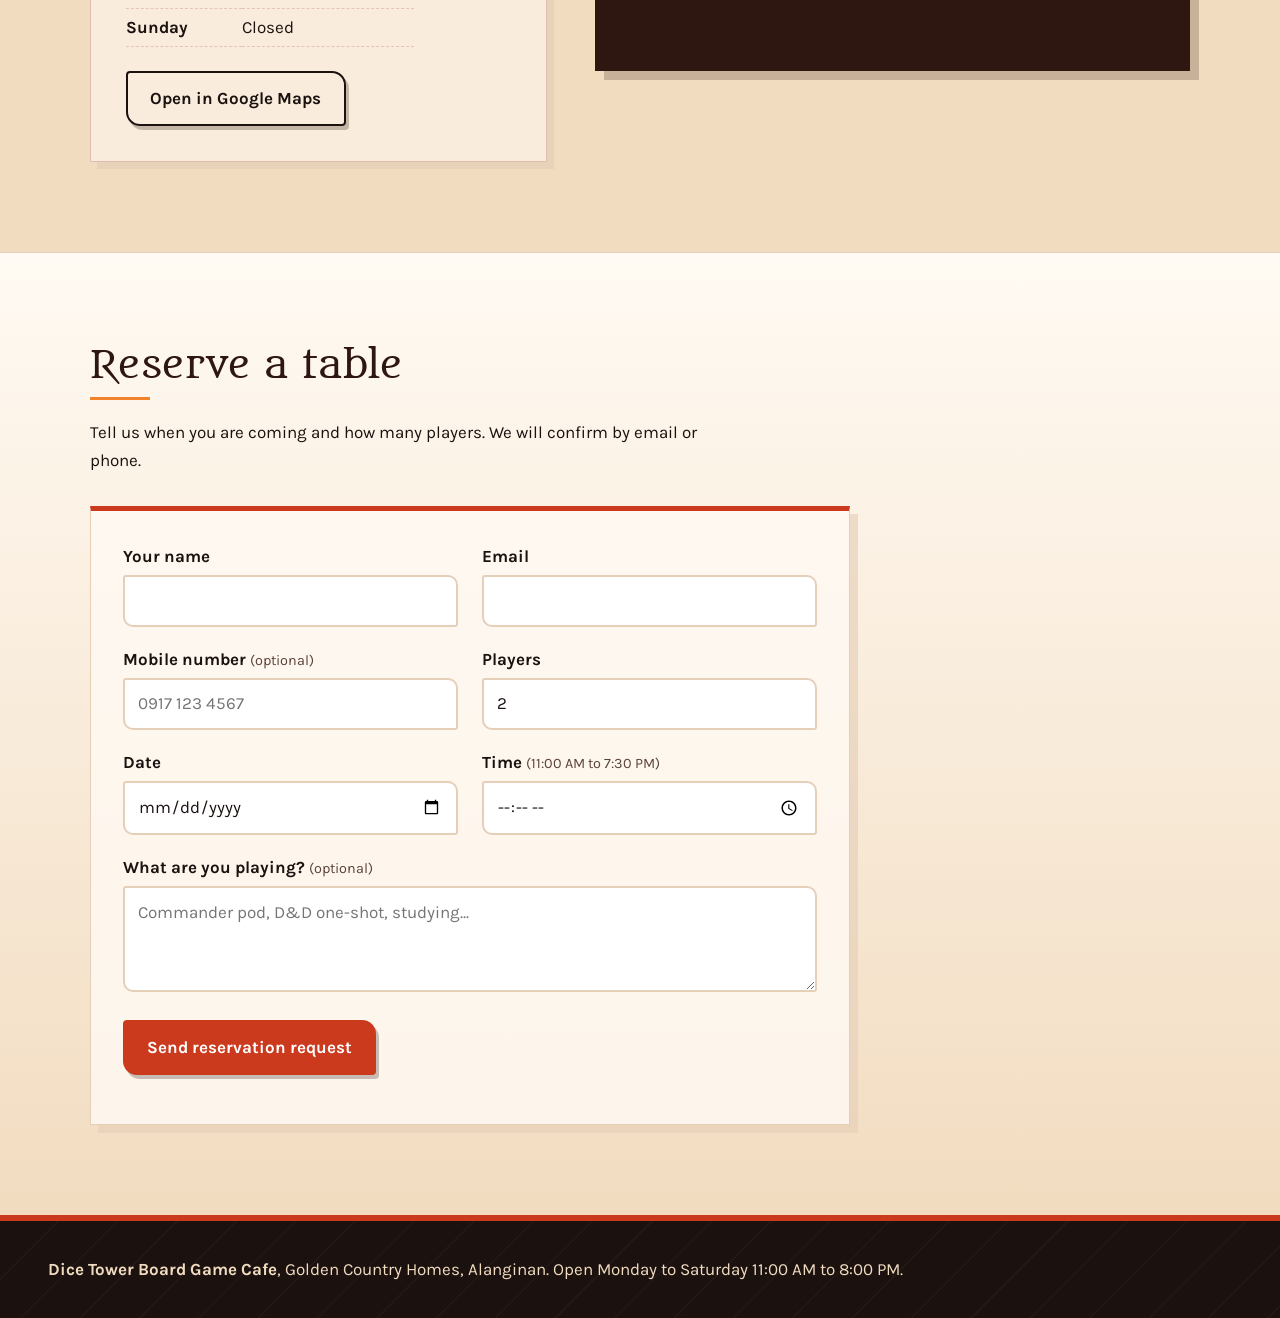
==== commit d6d443ed: "Complete Overhaul" ====
--- a/index.html
+++ b/index.html
@@ -14,7 +14,7 @@
 </head>
 <body>
 
-<a class="skip" href="#menu">Skip to menu</a>
+<a class="skip" href="#events">Skip to content</a>
 
 <script>document.documentElement.classList.add("intro-active");</script>
 <div class="page-intro" id="pageIntro" aria-label="Dice Tower page intro">
@@ -64,11 +64,11 @@
     <span></span><span></span><span></span>
   </button>
   <nav id="site-nav" class="site-nav">
-    <a href="#menu">Menu</a>
+    <a href="order.html">Menu</a>
+    <a href="gallery.html">Gallery</a>
     <a href="#events">Events</a>
     <a href="#about">About</a>
     <a href="#visit">Visit</a>
-    <a href="order.html">Order online</a>
     <a class="nav-cta" href="#reserve">Reserve a table</a>
   </nav>
 </header>
@@ -78,38 +78,18 @@
 <!-- HERO -->
 <section id="home" class="hero">
   <div class="hero-text">
-    <p class="open-status" id="openStatus" aria-live="polite">Open Monday to Saturday, 11:00 AM to 8:00 PM</p>
-    <h1>Coffee on the left. Your deck on the right.</h1>
+    <h1>Coffee, cards, and quests await.</h1>
     <p class="lede">A board game cafe with a local game store feel in Golden Country Homes, Alanginan. Grab a latte, claim a table, and play Magic, Dungeons and Dragons, or anything off our shelf.</p>
     <div class="hero-actions">
-      <a class="btn btn-primary" href="#menu">See the menu</a>
+      <a class="btn btn-primary" href="order.html">Explore the menu</a>
       <a class="btn btn-ghost" href="#reserve">Reserve a table</a>
     </div>
   </div>
   <div class="hero-art">
     <img src="images/logo.png" width="847" height="1000"
          alt="Dice Tower logo: a red dragon curled around a stone tower, serving a burger on a platter">
-  </div>
-</section>
-
-<!-- MENU -->
-<section id="menu" class="section">
-  <div class="section-head">
-    <h2>The menu</h2>
-    <p>Prices in Philippine pesos. Sold-out items are greyed out until we restock.</p>
-    <p><a class="btn btn-primary" href="order.html">Order online</a></p>
-  </div>
-
-  <div class="menu-tools">
-    <div class="tabs" id="menuTabs" role="tablist" aria-label="Menu categories"></div>
-    <label class="search">
-      <span class="visually-hidden">Search the menu</span>
-      <input type="search" id="menuSearch" placeholder="Search drinks and food" autocomplete="off">
-    </label>
-  </div>
-
-  <div id="menuStatus" class="status-note" aria-live="polite">Loading the menu...</div>
-  <div id="menuList" class="menu-grid"></div>
+    <p class="open-status" id="openStatus" aria-live="polite">Open Monday to Saturday, 11:00 AM to 8:00 PM</p>
+  </div>
 </section>
 
 <!-- EVENTS -->
@@ -119,7 +99,9 @@
     <p>Sign up at the counter or reserve a table below. Seats fill up fast on tournament nights.</p>
   </div>
   <div id="eventsStatus" class="status-note" aria-live="polite">Loading events...</div>
-  <ul id="eventsList" class="events"></ul>
+  <div class="quest-board">
+    <ul id="eventsList" class="events"></ul>
+  </div>
 </section>
 
 <!-- ABOUT -->
--- a/css/styles.css
+++ b/css/styles.css
@@ -1,16 +1,24 @@
 /* ===== Dice Tower: css/styles.css =====
    Colors are taken from the cafe logo. Change them once here. */
 :root {
-  --ink: #1b1210;          /* logo outlines and wordmark */
-  --tower: #2d1710;        /* shadow inside the tower */
+  --ink: #1b1210;
+  /* logo outlines and wordmark */
+  --tower: #2d1710;
+  /* shadow inside the tower */
   --tower-soft: #43241a;
-  --maroon: #8f2a1d;       /* dragon's dark red */
-  --dragon: #cc3a1e;       /* dragon's head and neck */
-  --flame: #f0842c;        /* the flame */
-  --blush: #e9b5a0;        /* wing and tower stone */
-  --parchment: #f2dcc0;    /* dragon's belly */
+  --maroon: #8f2a1d;
+  /* dragon's dark red */
+  --dragon: #cc3a1e;
+  /* dragon's head and neck */
+  --flame: #f0842c;
+  /* the flame */
+  --blush: #e9b5a0;
+  /* wing and tower stone */
+  --parchment: #f2dcc0;
+  /* dragon's belly */
   --paper: #fffaf3;
-  --steel: #8b8c90;        /* the serving dome */
+  --steel: #8b8c90;
+  /* the serving dome */
   --line: #e6cfb8;
 
   --font-display: "Metamorphous", Georgia, serif;
@@ -18,8 +26,17 @@
   --radius: 10px;
 }
 
-*, *::before, *::after { box-sizing: border-box; }
-html { scroll-behavior: smooth; scroll-padding-top: 84px; }
+*,
+*::before,
+*::after {
+  box-sizing: border-box;
+}
+
+html {
+  scroll-behavior: smooth;
+  scroll-padding-top: 84px;
+}
+
 body {
   margin: 0;
   font-family: var(--font-body);
@@ -28,158 +45,1134 @@
   color: var(--ink);
   background: var(--paper);
 }
-img, iframe { max-width: 100%; }
-h1, h2, h3 { font-family: var(--font-display); font-weight: 400; line-height: 1.15; }
-h1 { font-size: clamp(2.1rem, 5.4vw, 3.6rem); margin: 0 0 .5em; }
-h2 { font-size: clamp(1.7rem, 4vw, 2.4rem); margin: 0 0 .5em; }
-p { margin: 0 0 1em; max-width: 62ch; }
-a { color: inherit; }
-:focus-visible { outline: 3px solid var(--flame); outline-offset: 3px; }
-.visually-hidden { position: absolute; width: 1px; height: 1px; overflow: hidden; clip: rect(0 0 0 0); white-space: nowrap; }
-.skip { position: absolute; left: -999px; top: 8px; background: var(--ink); color: var(--paper); padding: .5rem 1rem; z-index: 100; }
-.skip:focus { left: 8px; }
+
+img,
+iframe {
+  max-width: 100%;
+}
+
+h1,
+h2,
+h3 {
+  font-family: var(--font-display);
+  font-weight: 400;
+  line-height: 1.15;
+}
+
+h1 {
+  font-size: clamp(2.1rem, 5.4vw, 3.6rem);
+  margin: 0 0 .5em;
+}
+
+h2 {
+  font-size: clamp(1.7rem, 4vw, 2.4rem);
+  margin: 0 0 .5em;
+}
+
+p {
+  margin: 0 0 1em;
+  max-width: 62ch;
+}
+
+a {
+  color: inherit;
+}
+
+:focus-visible {
+  outline: 3px solid var(--flame);
+  outline-offset: 3px;
+}
+
+.visually-hidden {
+  position: absolute;
+  width: 1px;
+  height: 1px;
+  overflow: hidden;
+  clip: rect(0 0 0 0);
+  white-space: nowrap;
+}
+
+.skip {
+  position: absolute;
+  left: -999px;
+  top: 8px;
+  background: var(--ink);
+  color: var(--paper);
+  padding: .5rem 1rem;
+  z-index: 100;
+}
+
+.skip:focus {
+  left: 8px;
+}
 
 /* ----- Header ----- */
 .site-header {
-  position: sticky; top: 0; z-index: 50;
-  display: flex; align-items: center; justify-content: space-between;
+  position: sticky;
+  top: 0;
+  z-index: 50;
+  display: flex;
+  align-items: center;
+  justify-content: space-between;
   padding: .55rem clamp(1rem, 4vw, 3rem);
-  background: var(--paper); color: var(--ink);
+  background: var(--paper);
+  color: var(--ink);
   border-bottom: 4px solid var(--dragon);
 }
-.brand { display: block; line-height: 0; }
-.brand img { height: 40px; width: auto; display: block; }
-.site-nav { display: flex; align-items: center; gap: 1.6rem; }
-.site-nav a { text-decoration: none; font-weight: 700; }
-.site-nav a:not(.nav-cta):hover { color: var(--dragon); }
-.nav-cta { background: var(--dragon); color: #fff; padding: .45rem 1.1rem; border-radius: 999px; }
-.nav-cta:hover { background: var(--maroon); }
-
-.nav-toggle { display: none; background: none; border: 0; padding: .6rem; cursor: pointer; }
-.nav-toggle span { display: block; width: 24px; height: 2px; background: var(--ink); margin: 5px 0; transition: transform .2s, opacity .2s; }
-.nav-toggle[aria-expanded="true"] span:nth-child(1) { transform: translateY(7px) rotate(45deg); }
-.nav-toggle[aria-expanded="true"] span:nth-child(2) { opacity: 0; }
-.nav-toggle[aria-expanded="true"] span:nth-child(3) { transform: translateY(-7px) rotate(-45deg); }
+
+.brand {
+  display: block;
+  line-height: 0;
+}
+
+.brand img {
+  height: 40px;
+  width: auto;
+  display: block;
+}
+
+.site-nav {
+  display: flex;
+  align-items: center;
+  gap: 1.6rem;
+}
+
+.site-nav a {
+  text-decoration: none;
+  font-weight: 700;
+}
+
+.site-nav a:not(.nav-cta):hover {
+  color: var(--dragon);
+}
+
+.nav-cta {
+  background: var(--dragon);
+  color: #fff;
+  padding: .45rem 1.1rem;
+  border-radius: 999px;
+}
+
+.nav-cta:hover {
+  background: var(--maroon);
+}
+
+.nav-toggle {
+  display: none;
+  background: none;
+  border: 0;
+  padding: .6rem;
+  cursor: pointer;
+}
+
+.nav-toggle span {
+  display: block;
+  width: 24px;
+  height: 2px;
+  background: var(--ink);
+  margin: 5px 0;
+  transition: transform .2s, opacity .2s;
+}
+
+.nav-toggle[aria-expanded="true"] span:nth-child(1) {
+  transform: translateY(7px) rotate(45deg);
+}
+
+.nav-toggle[aria-expanded="true"] span:nth-child(2) {
+  opacity: 0;
+}
+
+.nav-toggle[aria-expanded="true"] span:nth-child(3) {
+  transform: translateY(-7px) rotate(-45deg);
+}
 
 /* ----- Hero ----- */
 .hero {
-  display: grid; grid-template-columns: 1.1fr .9fr; gap: 2rem; align-items: center;
+  display: grid;
+  grid-template-columns: 1.1fr .9fr;
+  gap: 2rem;
+  align-items: center;
   padding: clamp(2rem, 6vw, 4.5rem) clamp(1rem, 4vw, 3rem);
   background: linear-gradient(180deg, var(--paper) 0%, var(--parchment) 100%);
 }
+
 .open-status {
-  display: inline-block; margin-bottom: 1.2rem; padding: .3rem .9rem;
-  background: var(--flame); color: var(--ink); font-weight: 700; font-size: .95rem; border-radius: 999px;
-}
-.open-status.closed { background: var(--ink); color: var(--parchment); }
-.lede { font-size: 1.15rem; margin-top: 1.2rem; }
-.hero-actions { display: flex; flex-wrap: wrap; gap: .8rem; margin-top: 1.6rem; }
-.hero-art img { display: block; margin: 0 auto; width: auto; height: auto; max-height: 540px; }
+  display: inline-block;
+  margin-bottom: 1.2rem;
+  padding: .3rem .9rem;
+  background: var(--flame);
+  color: var(--ink);
+  font-weight: 700;
+  font-size: .95rem;
+  border-radius: 999px;
+}
+
+.open-status.closed {
+  background: var(--ink);
+  color: var(--parchment);
+}
+
+.lede {
+  font-size: 1.15rem;
+  margin-top: 1.2rem;
+}
+
+.hero-actions {
+  display: flex;
+  flex-wrap: wrap;
+  gap: .8rem;
+  margin-top: 1.6rem;
+}
+
+.hero-art img {
+  display: block;
+  margin: 0 auto;
+  width: auto;
+  height: auto;
+  max-height: 540px;
+}
+
 @media (prefers-reduced-motion: no-preference) {
-  .hero-art img { animation: settle .9s ease-out 1; }
-  @keyframes settle { from { opacity: 0; transform: translateY(18px); } to { opacity: 1; transform: none; } }
+  .hero-art img {
+    animation: settle .9s ease-out 1;
+  }
+
+  @keyframes settle {
+    from {
+      opacity: 0;
+      transform: translateY(18px);
+    }
+
+    to {
+      opacity: 1;
+      transform: none;
+    }
+  }
 }
 
 /* ----- Buttons ----- */
-.btn { display: inline-block; font: inherit; font-weight: 700; text-decoration: none; cursor: pointer; padding: .75rem 1.4rem; border-radius: var(--radius); border: 2px solid transparent; }
-.btn-primary { background: var(--dragon); color: #fff; }
-.btn-primary:hover { background: var(--maroon); }
-.btn-ghost { border-color: var(--ink); color: var(--ink); background: transparent; }
-.btn-ghost:hover { background: var(--ink); color: var(--paper); }
+.btn {
+  display: inline-block;
+  font: inherit;
+  font-weight: 700;
+  text-decoration: none;
+  cursor: pointer;
+  padding: .75rem 1.4rem;
+  border-radius: var(--radius);
+  border: 2px solid transparent;
+}
+
+.btn-primary {
+  background: var(--dragon);
+  color: #fff;
+}
+
+.btn-primary:hover {
+  background: var(--maroon);
+}
+
+.btn-ghost {
+  border-color: var(--ink);
+  color: var(--ink);
+  background: transparent;
+}
+
+.btn-ghost:hover {
+  background: var(--ink);
+  color: var(--paper);
+}
 
 /* ----- Sections ----- */
-.section { padding: clamp(2.5rem, 6vw, 5rem) clamp(1rem, 4vw, 3rem); }
-.section-head { margin-bottom: 2rem; }
-.section-dark { background: var(--tower); color: var(--parchment); }
-.status-note { color: var(--maroon); margin-bottom: 1rem; }
-.section-dark .status-note { color: var(--blush); }
-.status-note:empty { display: none; }
+.section {
+  padding: clamp(2.5rem, 6vw, 5rem) clamp(1rem, 4vw, 3rem);
+}
+
+.section-head {
+  margin-bottom: 2rem;
+}
+
+.section-dark {
+  background: var(--tower);
+  color: var(--parchment);
+}
+
+.status-note {
+  color: var(--maroon);
+  margin-bottom: 1rem;
+}
+
+.section-dark .status-note {
+  color: var(--blush);
+}
+
+.status-note:empty {
+  display: none;
+}
 
 /* ----- Menu ----- */
-.menu-tools { display: flex; flex-wrap: wrap; gap: 1rem; justify-content: space-between; align-items: center; margin-bottom: 1.5rem; }
-.tabs { display: flex; flex-wrap: wrap; gap: .5rem; }
+.menu-tools {
+  display: flex;
+  flex-wrap: wrap;
+  gap: 1rem;
+  justify-content: space-between;
+  align-items: center;
+  margin-bottom: 1.5rem;
+}
+
+.tabs {
+  display: flex;
+  flex-wrap: wrap;
+  gap: .5rem;
+}
+
 .tab {
-  font: inherit; font-weight: 700; cursor: pointer;
-  padding: .45rem 1rem; border-radius: 999px;
-  background: transparent; color: var(--ink); border: 2px solid var(--ink);
-}
-.tab:hover { background: var(--parchment); }
-.tab[aria-selected="true"] { background: var(--dragon); border-color: var(--dragon); color: #fff; }
+  font: inherit;
+  font-weight: 700;
+  cursor: pointer;
+  padding: .45rem 1rem;
+  border-radius: 999px;
+  background: transparent;
+  color: var(--ink);
+  border: 2px solid var(--ink);
+}
+
+.tab:hover {
+  background: var(--parchment);
+}
+
+.tab[aria-selected="true"] {
+  background: var(--dragon);
+  border-color: var(--dragon);
+  color: #fff;
+}
+
 .search input {
-  font: inherit; width: min(100%, 300px); padding: .6rem 1rem;
-  border: 2px solid var(--line); border-radius: var(--radius); background: #fff; color: inherit;
-}
-.search input:focus { border-color: var(--flame); outline: none; }
-.menu-grid { display: grid; grid-template-columns: repeat(auto-fill, minmax(min(100%, 340px), 1fr)); gap: 0 3rem; }
-.menu-cat { grid-column: 1 / -1; font-family: var(--font-display); font-weight: 400; font-size: 1.5rem; margin: 1.8rem 0 .4rem; color: var(--maroon); padding-bottom: .3rem; border-bottom: 3px solid var(--blush); }
-.menu-cat:first-child { margin-top: 0; }
-.menu-item { padding: .9rem 0; border-bottom: 1px dashed var(--line); }
-.menu-item-top { display: flex; justify-content: space-between; gap: 1rem; font-weight: 700; }
-.menu-price { white-space: nowrap; color: var(--maroon); }
-.menu-desc { margin: .2rem 0 0; font-size: .97rem; color: #5b4238; }
-.menu-item.sold-out { opacity: .5; }
-.menu-item.sold-out .menu-name { text-decoration: line-through; }
-.sold-tag { font-size: .8rem; font-weight: 700; background: var(--line); border-radius: 4px; padding: 0 .4rem; margin-left: .5rem; vertical-align: middle; }
+  font: inherit;
+  width: min(100%, 300px);
+  padding: .6rem 1rem;
+  border: 2px solid var(--line);
+  border-radius: var(--radius);
+  background: #fff;
+  color: inherit;
+}
+
+.search input:focus {
+  border-color: var(--flame);
+  outline: none;
+}
+
+.menu-grid {
+  display: grid;
+  grid-template-columns: repeat(auto-fill, minmax(min(100%, 340px), 1fr));
+  gap: 0 3rem;
+}
+
+.menu-cat {
+  grid-column: 1 / -1;
+  font-family: var(--font-display);
+  font-weight: 400;
+  font-size: 1.5rem;
+  margin: 1.8rem 0 .4rem;
+  color: var(--maroon);
+  padding-bottom: .3rem;
+  border-bottom: 3px solid var(--blush);
+}
+
+.menu-cat:first-child {
+  margin-top: 0;
+}
+
+.menu-item {
+  padding: .9rem 0;
+  border-bottom: 1px dashed var(--line);
+}
+
+.menu-item-top {
+  display: flex;
+  justify-content: space-between;
+  gap: 1rem;
+  font-weight: 700;
+}
+
+.menu-price {
+  white-space: nowrap;
+  color: var(--maroon);
+}
+
+.menu-desc {
+  margin: .2rem 0 0;
+  font-size: .97rem;
+  color: #5b4238;
+}
+
+.menu-item.sold-out {
+  opacity: .5;
+}
+
+.menu-item.sold-out .menu-name {
+  text-decoration: line-through;
+}
+
+.sold-tag {
+  font-size: .8rem;
+  font-weight: 700;
+  background: var(--line);
+  border-radius: 4px;
+  padding: 0 .4rem;
+  margin-left: .5rem;
+  vertical-align: middle;
+}
 
 /* ----- Events ----- */
-.events { list-style: none; margin: 0; padding: 0; display: grid; grid-template-columns: repeat(auto-fit, minmax(min(100%, 260px), 1fr)); gap: 1.2rem; }
-.event { background: var(--tower-soft); border-radius: var(--radius); padding: 1.3rem; border-top: 6px solid var(--flame); }
-.event-when { margin: 0 0 .3rem; font-weight: 700; color: var(--flame); }
-.event h3 { font-size: 1.3rem; margin: 0 0 .4rem; color: #fff; }
-.event p:last-child { margin: 0; font-size: .98rem; }
+.events {
+  list-style: none;
+  margin: 0;
+  padding: 0;
+  display: grid;
+  grid-template-columns: repeat(auto-fit, minmax(min(100%, 260px), 1fr));
+  gap: 1.2rem;
+}
+
+.event {
+  background: var(--tower-soft);
+  border-radius: var(--radius);
+  padding: 1.3rem;
+  border-top: 6px solid var(--flame);
+}
+
+.event-when {
+  margin: 0 0 .3rem;
+  font-weight: 700;
+  color: var(--flame);
+}
+
+.event h3 {
+  font-size: 1.3rem;
+  margin: 0 0 .4rem;
+  color: #fff;
+}
+
+.event p:last-child {
+  margin: 0;
+  font-size: .98rem;
+}
 
 /* ----- About ----- */
-.about { display: grid; grid-template-columns: 1.3fr 1fr; gap: clamp(1.5rem, 5vw, 4rem); align-items: start; }
-.about-facts { list-style: none; margin: 0; padding: 0; display: grid; gap: 1rem; }
-.about-facts li { background: var(--parchment); border-left: 6px solid var(--dragon); padding: 1rem 1.2rem; border-radius: 0 var(--radius) var(--radius) 0; }
+.about {
+  display: grid;
+  grid-template-columns: 1.3fr 1fr;
+  gap: clamp(1.5rem, 5vw, 4rem);
+  align-items: start;
+}
+
+.about-facts {
+  list-style: none;
+  margin: 0;
+  padding: 0;
+  display: grid;
+  gap: 1rem;
+}
+
+.about-facts li {
+  background: var(--parchment);
+  border-left: 6px solid var(--dragon);
+  padding: 1rem 1.2rem;
+  border-radius: 0 var(--radius) var(--radius) 0;
+}
 
 /* ----- Visit ----- */
-.visit { display: grid; grid-template-columns: 1fr 1.3fr; gap: clamp(1.5rem, 5vw, 3rem); background: var(--parchment); }
-address { font-style: normal; font-size: 1.15rem; margin-bottom: 1rem; }
-.hours { border-collapse: collapse; margin-bottom: 1.5rem; }
-.hours th, .hours td { text-align: left; padding: .3rem 1.5rem .3rem 0; }
-.map-frame iframe { width: 100%; height: 100%; min-height: 320px; border: 0; border-radius: var(--radius); }
+.visit {
+  display: grid;
+  grid-template-columns: 1fr 1.3fr;
+  gap: clamp(1.5rem, 5vw, 3rem);
+  background: var(--parchment);
+}
+
+address {
+  font-style: normal;
+  font-size: 1.15rem;
+  margin-bottom: 1rem;
+}
+
+.hours {
+  border-collapse: collapse;
+  margin-bottom: 1.5rem;
+}
+
+.hours th,
+.hours td {
+  text-align: left;
+  padding: .3rem 1.5rem .3rem 0;
+}
+
+.map-frame iframe {
+  width: 100%;
+  height: 100%;
+  min-height: 320px;
+  border: 0;
+  border-radius: var(--radius);
+}
 
 /* ----- Form ----- */
-.form { display: grid; grid-template-columns: repeat(2, 1fr); gap: 1.2rem 1.5rem; max-width: 760px; }
-.field-wide { grid-column: 1 / -1; }
-.field label { display: block; font-weight: 700; margin-bottom: .3rem; }
-.optional { font-weight: 400; color: #5b4238; font-size: .9rem; }
-.field input, .field textarea {
-  width: 100%; font: inherit; padding: .65rem .85rem; color: inherit;
-  background: #fff; border: 2px solid var(--line); border-radius: var(--radius);
-}
-.field input:focus, .field textarea:focus { border-color: var(--flame); outline: none; }
-.field.invalid input { border-color: #b3261e; }
-.error { color: #b3261e; font-size: .92rem; margin: .3rem 0 0; }
-.error:empty { display: none; }
-.form-status { margin-top: 1rem; font-weight: 700; }
-.form-status.ok { color: #2f6b3a; }
+.form {
+  display: grid;
+  grid-template-columns: repeat(2, 1fr);
+  gap: 1.2rem 1.5rem;
+  max-width: 760px;
+}
+
+.field-wide {
+  grid-column: 1 / -1;
+}
+
+.field label {
+  display: block;
+  font-weight: 700;
+  margin-bottom: .3rem;
+}
+
+.optional {
+  font-weight: 400;
+  color: #5b4238;
+  font-size: .9rem;
+}
+
+.field input,
+.field textarea {
+  width: 100%;
+  font: inherit;
+  padding: .65rem .85rem;
+  color: inherit;
+  background: #fff;
+  border: 2px solid var(--line);
+  border-radius: var(--radius);
+}
+
+.field input:focus,
+.field textarea:focus {
+  border-color: var(--flame);
+  outline: none;
+}
+
+.field.invalid input {
+  border-color: #b3261e;
+}
+
+.error {
+  color: #b3261e;
+  font-size: .92rem;
+  margin: .3rem 0 0;
+}
+
+.error:empty {
+  display: none;
+}
+
+.form-status {
+  margin-top: 1rem;
+  font-weight: 700;
+}
+
+.form-status.ok {
+  color: #2f6b3a;
+}
 
 /* ----- Footer ----- */
-.site-footer { background: var(--ink); color: var(--parchment); padding: 1.8rem clamp(1rem, 4vw, 3rem); border-top: 4px solid var(--dragon); }
-.site-footer p { margin: 0; max-width: none; }
+.site-footer {
+  background: var(--ink);
+  color: var(--parchment);
+  padding: 1.8rem clamp(1rem, 4vw, 3rem);
+  border-top: 4px solid var(--dragon);
+}
+
+.site-footer p {
+  margin: 0;
+  max-width: none;
+}
 
 /* ----- Mobile ----- */
 @media (max-width: 820px) {
-  .brand img { height: 32px; }
-  .nav-toggle { display: block; }
+  .brand img {
+    height: 32px;
+  }
+
+  .nav-toggle {
+    display: block;
+  }
+
   .site-nav {
-    position: absolute; top: 100%; left: 0; right: 0;
-    flex-direction: column; align-items: stretch; gap: 0;
-    background: var(--paper); border-bottom: 4px solid var(--dragon);
-    max-height: 0; overflow: hidden; visibility: hidden;
+    position: absolute;
+    top: 100%;
+    left: 0;
+    right: 0;
+    flex-direction: column;
+    align-items: stretch;
+    gap: 0;
+    background: var(--paper);
+    border-bottom: 4px solid var(--dragon);
+    max-height: 0;
+    overflow: hidden;
+    visibility: hidden;
     transition: max-height .25s ease, visibility .25s;
   }
-  .site-nav.open { max-height: 420px; visibility: visible; }
-  .site-nav a { padding: 1rem clamp(1rem, 4vw, 3rem); border-top: 1px solid var(--line); }
-  .nav-cta { border-radius: 0; }
-  .hero, .about, .visit { grid-template-columns: 1fr; }
-  .hero-art { order: -1; }
-  .hero-art img { max-height: 280px; }
-  .form { grid-template-columns: 1fr; }
-}
+
+  .site-nav.open {
+    max-height: 420px;
+    visibility: visible;
+  }
+
+  .site-nav a {
+    padding: 1rem clamp(1rem, 4vw, 3rem);
+    border-top: 1px solid var(--line);
+  }
+
+  .nav-cta {
+    border-radius: 0;
+  }
+
+  .hero,
+  .about,
+  .visit {
+    grid-template-columns: 1fr;
+  }
+
+  .hero-art {
+    order: -1;
+  }
+
+  .hero-art img {
+    max-height: 280px;
+  }
+
+  .form {
+    grid-template-columns: 1fr;
+  }
+}
+
 @media (prefers-reduced-motion: reduce) {
-  html { scroll-behavior: auto; }
-  * { transition: none !important; }
-}
+  html {
+    scroll-behavior: auto;
+  }
+
+  * {
+    transition: none !important;
+  }
+}
+
+/* ===== Tavern refresh: layered parchment, carved stone and living motion ===== */
+body {
+  background-color: var(--paper);
+  background-image: repeating-linear-gradient(0deg, transparent 0 31px, rgba(143, 42, 29, .025) 32px 33px);
+}
+
+.site-header {
+  padding-block: .8rem;
+  box-shadow: 0 8px 24px rgba(27, 18, 16, .12);
+  border-bottom-width: 5px;
+}
+
+.brand img { height: 46px; }
+
+.site-nav { gap: clamp(.8rem, 1.7vw, 1.6rem); }
+
+.site-nav a {
+  position: relative;
+  padding-block: .4rem;
+}
+
+.site-nav a:not(.nav-cta)::after {
+  position: absolute;
+  right: 0;
+  bottom: .05rem;
+  left: 0;
+  height: 2px;
+  content: "";
+  background: var(--flame);
+  transform: scaleX(0);
+  transform-origin: left;
+  transition: transform .24s ease;
+}
+
+.site-nav a:not(.nav-cta):hover::after,
+.site-nav a:not(.nav-cta):focus-visible::after { transform: scaleX(1); }
+
+.nav-cta {
+  border: 2px solid var(--maroon);
+  border-radius: 5px 14px 5px 14px;
+  box-shadow: 3px 3px 0 var(--tower);
+  transition: transform .2s ease, box-shadow .2s ease, background .2s ease;
+}
+
+.nav-cta:hover { transform: translate(2px, 2px); box-shadow: 1px 1px 0 var(--tower); }
+
+.hero {
+  position: relative;
+  isolation: isolate;
+  overflow: hidden;
+  min-height: min(690px, calc(100svh - 72px));
+  padding: clamp(3rem, 7vw, 6.5rem) clamp(1rem, 7vw, 6rem);
+  grid-template-columns: 1.05fr .95fr;
+  gap: clamp(1.5rem, 5vw, 5rem);
+  background: linear-gradient(115deg, var(--paper) 0%, var(--parchment) 78%, var(--blush) 150%);
+}
+
+.hero::before,
+.hero::after {
+  position: absolute;
+  z-index: -1;
+  content: "";
+  pointer-events: none;
+}
+
+.hero::before {
+  inset: 1.2rem;
+  border: 1px solid rgba(143, 42, 29, .28);
+  clip-path: polygon(0 0, 26% 0, 27% 1%, 73% 1%, 74% 0, 100% 0, 100% 100%, 74% 100%, 73% 99%, 27% 99%, 26% 100%, 0 100%);
+}
+
+.hero::after {
+  width: min(46vw, 620px);
+  aspect-ratio: 1;
+  top: 50%;
+  right: -8%;
+  border: 1px solid rgba(143, 42, 29, .13);
+  border-radius: 50%;
+  box-shadow: 0 0 0 22px rgba(143, 42, 29, .035), 0 0 0 48px rgba(143, 42, 29, .025);
+  transform: translateY(-50%);
+}
+
+.hero-text { max-width: 690px; }
+
+.hero h1 {
+  max-width: 12ch;
+  margin-bottom: .35em;
+  color: var(--tower);
+  font-size: clamp(2.7rem, 6.5vw, 5.3rem);
+  text-wrap: balance;
+  text-shadow: 2px 2px 0 rgba(230, 207, 184, .8);
+}
+
+.hero .lede { max-width: 52ch; font-size: clamp(1.08rem, 1.4vw, 1.25rem); }
+
+.open-status {
+  border-radius: 3px 12px 3px 12px;
+  box-shadow: 3px 3px 0 rgba(45, 23, 16, .2);
+  letter-spacing: .025em;
+}
+
+.hero-art { position: relative; }
+
+.hero-art::before {
+  position: absolute;
+  inset: 7% 4%;
+  border: 1px solid rgba(143, 42, 29, .24);
+  border-radius: 48% 48% 8px 8px;
+  content: "";
+  pointer-events: none;
+}
+
+.hero-art img {
+  position: relative;
+  z-index: 1;
+  max-height: min(540px, 68vh);
+  filter: drop-shadow(0 20px 18px rgba(27, 18, 16, .2));
+  animation: tower-drift 6s ease-in-out infinite;
+}
+
+@keyframes tower-drift {
+  0%, 100% { transform: translateY(0) rotate(-.6deg); }
+  50% { transform: translateY(-11px) rotate(.6deg); }
+}
+
+.btn {
+  border-radius: 4px 14px 4px 14px;
+  box-shadow: 3px 4px 0 rgba(45, 23, 16, .26);
+  transition: transform .18s ease, box-shadow .18s ease, background .18s ease;
+}
+
+.btn:hover { transform: translateY(-3px); box-shadow: 3px 7px 0 rgba(45, 23, 16, .22); }
+.btn:active { transform: translateY(1px); box-shadow: 1px 2px 0 rgba(45, 23, 16, .2); }
+
+.section {
+  position: relative;
+  padding: clamp(3.5rem, 7vw, 6rem) clamp(1rem, 7vw, 6rem);
+}
+
+.section-head { max-width: 760px; }
+
+.section-head h2,
+.about h2,
+.dice h2,
+.visit h2 { color: var(--tower); }
+
+.section-head h2::after,
+.about h2::after,
+.dice h2::after,
+.visit h2::after {
+  display: block;
+  width: 3.8rem;
+  height: 3px;
+  margin-top: .65rem;
+  content: "";
+  background: var(--flame);
+}
+
+.section-dark {
+  background-color: var(--tower);
+  background-image: repeating-linear-gradient(135deg, transparent 0 46px, rgba(233, 181, 160, .035) 47px 48px);
+  border-block: 5px solid var(--maroon);
+}
+
+.section-dark .section-head h2 { color: var(--parchment); }
+.section-dark .section-head h2::after { background: var(--flame); }
+
+.events { gap: 1.25rem; }
+
+.event {
+  position: relative;
+  min-height: 190px;
+  padding: 1.5rem;
+  border: 1px solid rgba(233, 181, 160, .2);
+  border-top: 5px solid var(--flame);
+  border-radius: 4px 18px 4px 18px;
+  box-shadow: 0 8px 0 rgba(27, 18, 16, .22);
+  transition: transform .25s ease, box-shadow .25s ease;
+}
+
+.event:hover { transform: translateY(-7px) rotate(-.4deg); box-shadow: 0 15px 0 rgba(27, 18, 16, .18); }
+.event-when { letter-spacing: .06em; text-transform: uppercase; font-size: .85rem; }
+
+.about { background: var(--paper); }
+
+.about-copy {
+  padding: clamp(1.3rem, 3vw, 2.5rem);
+  border: 1px solid var(--line);
+  border-left: 5px solid var(--dragon);
+  background: linear-gradient(135deg, var(--paper), #fff 80%);
+  box-shadow: 8px 8px 0 rgba(230, 207, 184, .48);
+}
+
+.about-facts li {
+  border: 1px solid var(--line);
+  border-left: 6px solid var(--dragon);
+  border-radius: 3px 14px 3px 14px;
+  box-shadow: 4px 4px 0 rgba(230, 207, 184, .55);
+  transition: transform .2s ease;
+}
+
+.about-facts li:hover { transform: translateX(6px); }
+
+.dice {
+  display: grid;
+  grid-template-columns: 1fr 1fr;
+  align-items: center;
+  gap: 2rem;
+  overflow: hidden;
+  background: linear-gradient(115deg, var(--parchment), var(--paper));
+}
+
+.d20-stage {
+  position: relative;
+  padding: 2rem;
+  border: 1px solid var(--line);
+  border-radius: 50% 50% 6px 6px;
+  background: radial-gradient(ellipse at 50% 65%, #fff 0, var(--parchment) 65%);
+  text-align: center;
+}
+
+.d20-stage::before {
+  position: absolute;
+  inset: 8%;
+  border: 1px dashed rgba(143, 42, 29, .34);
+  border-radius: 50%;
+  content: "";
+  pointer-events: none;
+}
+
+.d20-btn { position: relative; z-index: 1; filter: drop-shadow(0 12px 10px rgba(27, 18, 16, .2)); transition: transform .3s ease; }
+.d20-btn:hover { transform: translateY(-7px) rotate(8deg) scale(1.05); }
+
+.visit {
+  align-items: center;
+  background: var(--parchment);
+  border-block: 1px solid var(--line);
+}
+
+.visit-info {
+  padding: clamp(1.2rem, 3vw, 2.2rem);
+  border: 1px solid rgba(143, 42, 29, .24);
+  background: rgba(255, 250, 243, .56);
+  box-shadow: 7px 7px 0 rgba(230, 207, 184, .7);
+}
+
+.hours th, .hours td { border-bottom: 1px dashed rgba(143, 42, 29, .2); }
+
+.map-frame { min-height: 360px; padding: 8px; background: var(--tower); box-shadow: 9px 9px 0 rgba(45, 23, 16, .22); }
+.map-frame iframe { min-height: 360px; border-radius: 2px; filter: sepia(.12) contrast(.94); }
+
+.reserve {
+  background: linear-gradient(180deg, var(--paper), var(--parchment));
+}
+
+.form {
+  padding: clamp(1rem, 3vw, 2rem);
+  border: 1px solid var(--line);
+  border-top: 5px solid var(--dragon);
+  background: rgba(255, 250, 243, .85);
+  box-shadow: 8px 8px 0 rgba(230, 207, 184, .65);
+}
+
+.field input, .field textarea, .field select { border-radius: 3px 10px 3px 10px; transition: border-color .2s ease, box-shadow .2s ease; }
+.field input:focus, .field textarea:focus, .field select:focus { box-shadow: 0 0 0 3px rgba(240, 132, 44, .18); }
+
+.site-footer {
+  padding-block: 2.2rem;
+  border-top-width: 6px;
+  background-image: repeating-linear-gradient(135deg, transparent 0 40px, rgba(233, 181, 160, .035) 41px 42px);
+}
+
+.reveal { opacity: 0; transform: translateY(24px); transition: opacity .65s ease, transform .65s cubic-bezier(.2, .7, .25, 1); }
+.reveal.is-visible { opacity: 1; transform: none; }
+.hero-text.reveal { transition-delay: .08s; }
+.hero-art.reveal { transition-delay: .2s; }
+
+@media (max-width: 820px) {
+  .brand img { height: 36px; }
+  .hero { min-height: auto; padding: 2.5rem 1.25rem 3rem; }
+  .hero::before { inset: .6rem; }
+  .hero::after { width: 85vw; right: -30%; }
+  .hero-art img { max-height: 290px; }
+  .hero h1 { max-width: 14ch; font-size: clamp(2.55rem, 11vw, 4rem); }
+  .dice { grid-template-columns: 1fr; }
+  .d20-stage { max-width: 440px; width: 100%; margin-inline: auto; }
+  .map-frame, .map-frame iframe { min-height: 300px; }
+}
+
+@media (prefers-reduced-motion: reduce) {
+  .hero-art img { animation: none; }
+  .reveal, .reveal.is-visible { opacity: 1; transform: none; transition: none; }
+  .btn, .event, .about-facts li, .d20-btn { transition: none; }
+}
+
+/* Adventurers' quest board */
+.events {
+  position: relative;
+  padding: clamp(1.25rem, 3vw, 2.5rem);
+  border: 8px ridge var(--maroon);
+  background-color: var(--tower-soft);
+  background-image:
+    repeating-linear-gradient(0deg, transparent 0 37px, rgba(233, 181, 160, .045) 38px 40px),
+    repeating-linear-gradient(90deg, transparent 0 72px, rgba(27, 18, 16, .12) 73px 77px);
+  box-shadow: inset 0 0 0 3px rgba(240, 132, 44, .18), 0 12px 0 rgba(27, 18, 16, .25);
+}
+
+.event {
+  min-height: 210px;
+  padding: 2.2rem 1.35rem 1.5rem;
+  overflow: hidden;
+  color: var(--ink);
+  border: 1px solid var(--line);
+  border-left: 6px solid var(--dragon);
+  border-top: 1px solid var(--line);
+  border-radius: 2px 8px 3px 5px;
+  background-color: var(--parchment);
+  background-image: repeating-linear-gradient(0deg, transparent 0 27px, rgba(143, 42, 29, .055) 28px 29px);
+  box-shadow: 3px 5px 0 rgba(27, 18, 16, .32);
+  clip-path: polygon(0 0, 96% 0, 100% 5%, 100% 100%, 5% 100%, 0 96%);
+  transition: transform .25s ease, box-shadow .25s ease;
+}
+
+.event::before {
+  position: absolute;
+  top: .55rem;
+  left: 50%;
+  width: 13px;
+  height: 13px;
+  border: 2px solid var(--maroon);
+  border-radius: 50%;
+  background: var(--flame);
+  box-shadow: 1px 2px 2px rgba(27, 18, 16, .35);
+  content: "";
+  transform: translateX(-50%);
+}
+
+.event::after {
+  position: absolute;
+  right: 0;
+  bottom: 0;
+  width: 25px;
+  height: 25px;
+  background: var(--blush);
+  clip-path: polygon(100% 0, 100% 100%, 0 100%);
+  content: "";
+}
+
+.event:hover {
+  z-index: 1;
+  transform: translateY(-6px) rotate(-1deg);
+  box-shadow: 5px 11px 0 rgba(27, 18, 16, .28);
+}
+
+.event-when {
+  color: var(--maroon);
+  font-size: .78rem;
+  font-weight: 700;
+  letter-spacing: .09em;
+}
+
+.event h3 {
+  color: var(--tower);
+  padding-bottom: .5rem;
+  border-bottom: 1px solid rgba(143, 42, 29, .32);
+}
+
+.event p:last-child { color: var(--ink); }
+
+.dice .d20-result {
+  position: relative;
+  z-index: 1;
+  width: min(100%, 480px);
+  min-height: 4.4em;
+  display: grid;
+  place-items: center;
+  padding: .8rem 1rem;
+  color: var(--ink);
+  background: var(--paper);
+  border: 2px solid var(--maroon);
+  border-radius: 4px 12px 4px 12px;
+  box-shadow: 4px 5px 0 rgba(45, 23, 16, .28);
+  font-size: clamp(1rem, 2vw, 1.15rem);
+  line-height: 1.4;
+  overflow-wrap: anywhere;
+}
+
+.dice .d20-history li {
+  color: var(--paper);
+  background: var(--tower);
+  border: 1px solid var(--maroon);
+  box-shadow: 1px 2px 0 rgba(45, 23, 16, .18);
+}
+
+@media (max-width: 820px) {
+  .events { padding: 1rem; border-width: 6px; }
+  .event { min-height: 185px; }
+}
+
+@media (prefers-reduced-motion: reduce) {
+  .event:hover { transform: none; }
+}
+
+/* Home hero: keep the dragon and Dice Tower wordmark together. */
+.hero-art {
+  width: min(100%, 460px);
+  display: flex;
+  flex-direction: column;
+  align-items: center;
+  justify-self: end;
+  gap: .35rem;
+}
+
+.hero-art img {
+  display: block;
+  width: min(100%, 350px);
+  height: auto;
+  max-height: none;
+  object-fit: contain;
+}
+
+.hero-art::before { display: none; }
+
+.hero-art .open-status {
+  margin: 0;
+  max-width: 100%;
+  text-align: center;
+}
+
+@media (max-width: 820px) {
+  .hero { grid-template-columns: minmax(0, 1fr); }
+  .hero-text { order: 0; max-width: 44rem; margin-inline: auto; text-align: center; }
+  .hero .lede { margin-inline: auto; }
+  .hero h1 { max-width: 15ch; margin-inline: auto; }
+  .hero-actions { justify-content: center; }
+  .hero-art { order: -1; width: min(72vw, 300px); justify-self: center; margin: 0 auto 1rem; }
+  .hero-art img { width: 100%; }
+}
+
+@media (max-width: 460px) {
+  .hero { padding: 2rem 1rem 2.5rem; }
+  .hero h1 { font-size: clamp(2.2rem, 10vw, 3rem); }
+  .hero-art { width: min(70vw, 270px); }
+}
+
+/* Warm wooden backing for the quest notices */
+.quest-board {
+  position: relative;
+  padding: clamp(1.25rem, 3vw, 2.5rem);
+  border: 12px ridge var(--tower-soft);
+  background-color: var(--tower);
+  background-image:
+    radial-gradient(ellipse at 16% 35%, transparent 0 17px, rgba(27, 18, 16, .32) 19px 21px, transparent 24px),
+    radial-gradient(ellipse at 81% 72%, transparent 0 22px, rgba(27, 18, 16, .28) 24px 26px, transparent 29px),
+    repeating-linear-gradient(0deg, transparent 0 48px, rgba(27, 18, 16, .68) 49px 53px, rgba(143, 42, 29, .4) 54px 56px, transparent 57px 108px),
+    repeating-linear-gradient(1deg, transparent 0 5px, rgba(240, 132, 44, .045) 6px 7px, transparent 8px 15px),
+    linear-gradient(100deg, var(--tower) 0%, var(--tower-soft) 16%, var(--tower) 30%, var(--maroon) 43%, var(--tower) 54%, var(--tower-soft) 72%, var(--tower) 100%);
+  box-shadow: inset 0 0 0 3px var(--maroon), inset 0 0 0 7px rgba(27, 18, 16, .4), 0 16px 30px rgba(27, 18, 16, .32);
+}
+
+.events {
+  margin-top: 0;
+  padding: 0;
+  border: 0;
+  background: none;
+  box-shadow: none;
+}
+
+@media (max-width: 820px) {
+  .quest-board { padding: 1rem; border-width: 8px; }
+  .events { gap: 1.35rem; }
+  .event { padding-inline: 1.35rem; }
+}
+
+@media (max-width: 640px) {
+  .quest-board { padding: .65rem; border-width: 6px; }
+  .events {
+    grid-template-columns: repeat(2, minmax(0, 1fr));
+    gap: .7rem;
+    padding: .65rem;
+  }
+
+  .event {
+    min-width: 0;
+    min-height: 0;
+    padding: 1.7rem .75rem 1rem;
+    border-radius: 4px;
+    clip-path: none;
+    overflow-wrap: anywhere;
+  }
+
+  .event-when { font-size: .68rem; letter-spacing: .045em; }
+  .event h3 { font-size: clamp(.88rem, 3.8vw, 1.05rem); }
+  .event p:last-child { font-size: .8rem; line-height: 1.35; }
+  .event:hover { transform: translateY(-3px); }
+}
+
+@media (max-width: 380px) {
+  .quest-board { padding: .45rem; }
+  .events { gap: .5rem; padding: .45rem; }
+  .event { padding-inline: .6rem; }
+  .event p:last-child { font-size: .76rem; }
+}
+
+/* Keep quest notices as simple square-cornered boxes at every size. */
+.event {
+  border-radius: 0;
+  clip-path: none;
+  background-color: var(--parchment);
+  background-image:
+    repeating-radial-gradient(circle at 1px 1px, rgba(45, 23, 16, .055) 0 .45px, transparent .8px 3px),
+    repeating-linear-gradient(0deg, transparent 0 27px, rgba(143, 42, 29, .04) 28px 29px),
+    repeating-linear-gradient(176deg, rgba(255, 250, 243, .06) 0 1px, transparent 1px 5px);
+}
+
+.event::after { display: none; }
+
--- a/css/dice.css
+++ b/css/dice.css
@@ -1,145 +1,539 @@
 /* ===== Dice Tower: css/dice.css =====
    The "Roll the d20" section on the main page. Colors come from css/styles.css. */
-.dice { background: var(--tower); color: var(--parchment); display: grid; grid-template-columns: 1fr 1fr; gap: clamp(1.5rem, 5vw, 4rem); align-items: center; }
-.dice h2 { color: #fff; }
-.d20-stage { display: grid; justify-items: center; gap: .8rem; }
-.d20-btn { background: none; border: 0; padding: 0; cursor: pointer; width: min(280px, 72vw); border-radius: 50%; -webkit-tap-highlight-color: transparent; }
-.d20-btn:hover .d20-svg { filter: drop-shadow(0 0 14px rgba(240, 132, 44, .55)); }
-.d20-btn:disabled { cursor: progress; }
-.d20-svg { width: 100%; height: auto; display: block; transform-origin: 50% 52%; transition: filter .2s; }
-.d20-body { fill: var(--dragon); stroke: var(--ink); stroke-width: 4; stroke-linejoin: round; }
-.d20-face { fill: var(--flame); stroke: var(--ink); stroke-width: 3; stroke-linejoin: round; }
-.d20-edge { fill: none; stroke: var(--ink); stroke-width: 3; stroke-linejoin: round; }
-.d20-num { font-family: var(--font-display); font-size: 46px; fill: var(--ink); text-anchor: middle; dominant-baseline: central; }
-.rolling .d20-svg { animation: d20-tumble 1.3s cubic-bezier(.25, .7, .35, 1); }
+.dice {
+  background: var(--tower);
+  color: var(--parchment);
+  display: grid;
+  grid-template-columns: 1fr 1fr;
+  gap: clamp(1.5rem, 5vw, 4rem);
+  align-items: center;
+}
+
+.dice h2 {
+  color: #fff;
+}
+
+.d20-stage {
+  display: grid;
+  justify-items: center;
+  gap: .8rem;
+}
+
+.d20-btn {
+  background: none;
+  border: 0;
+  padding: 0;
+  cursor: pointer;
+  width: min(280px, 72vw);
+  border-radius: 50%;
+  -webkit-tap-highlight-color: transparent;
+}
+
+.d20-btn:hover .d20-svg {
+  filter: drop-shadow(0 0 14px rgba(240, 132, 44, .55));
+}
+
+.d20-btn:disabled {
+  cursor: progress;
+}
+
+.d20-svg {
+  width: 100%;
+  height: auto;
+  display: block;
+  transform-origin: 50% 52%;
+  transition: filter .2s;
+}
+
+.d20-body {
+  fill: var(--dragon);
+  stroke: var(--ink);
+  stroke-width: 4;
+  stroke-linejoin: round;
+}
+
+.d20-face {
+  fill: var(--flame);
+  stroke: var(--ink);
+  stroke-width: 3;
+  stroke-linejoin: round;
+}
+
+.d20-edge {
+  fill: none;
+  stroke: var(--ink);
+  stroke-width: 3;
+  stroke-linejoin: round;
+}
+
+.d20-num {
+  font-family: var(--font-display);
+  font-size: 46px;
+  fill: var(--ink);
+  text-anchor: middle;
+  dominant-baseline: central;
+}
+
+.rolling .d20-svg {
+  animation: d20-tumble 1.3s cubic-bezier(.25, .7, .35, 1);
+}
+
 @keyframes d20-tumble {
-  0%   { transform: translateY(0) rotate(0) scale(1); }
-  18%  { transform: translateY(-46px) rotate(260deg) scale(1.1); }
-  38%  { transform: translateY(0) rotate(520deg) scale(.96); }
-  52%  { transform: translateY(-22px) rotate(690deg) scale(1.04); }
-  68%  { transform: translateY(0) rotate(820deg) scale(.98); }
-  82%  { transform: translateY(-8px) rotate(960deg) scale(1.01); }
-  100% { transform: translateY(0) rotate(1080deg) scale(1); }
-}
-.d20-btn.crit .d20-body, .d20-widget-btn.crit .d20-body { fill: var(--flame); }
-.d20-btn.crit .d20-svg, .d20-widget-btn.crit .d20-svg { filter: drop-shadow(0 0 22px rgba(240, 132, 44, .9)); }
-.d20-btn.fail .d20-body { fill: var(--steel); }
-.d20-result { margin: 0; min-height: 3.2em; text-align: center; font-weight: 700; font-size: 1.1rem; }
-.d20-history { margin: 0; padding: 0; list-style: none; display: flex; gap: .5rem; flex-wrap: wrap; justify-content: center; font-size: .95rem; color: var(--blush); }
-.d20-history li { background: var(--tower-soft); border-radius: 999px; padding: .1rem .7rem; }
+  0% {
+    transform: translateY(0) rotate(0) scale(1);
+  }
+
+  18% {
+    transform: translateY(-46px) rotate(260deg) scale(1.1);
+  }
+
+  38% {
+    transform: translateY(0) rotate(520deg) scale(.96);
+  }
+
+  52% {
+    transform: translateY(-22px) rotate(690deg) scale(1.04);
+  }
+
+  68% {
+    transform: translateY(0) rotate(820deg) scale(.98);
+  }
+
+  82% {
+    transform: translateY(-8px) rotate(960deg) scale(1.01);
+  }
+
+  100% {
+    transform: translateY(0) rotate(1080deg) scale(1);
+  }
+}
+
+.d20-btn.crit .d20-body,
+.d20-widget-btn.crit .d20-body {
+  fill: var(--flame);
+}
+
+.d20-btn.crit .d20-svg,
+.d20-widget-btn.crit .d20-svg {
+  filter: drop-shadow(0 0 22px rgba(240, 132, 44, .9));
+}
+
+.d20-btn.fail .d20-body {
+  fill: var(--steel);
+}
+
+.d20-result {
+  margin: 0;
+  min-height: 3.2em;
+  text-align: center;
+  font-weight: 700;
+  font-size: 1.1rem;
+}
+
+.d20-history {
+  margin: 0;
+  padding: 0;
+  list-style: none;
+  display: flex;
+  gap: .5rem;
+  flex-wrap: wrap;
+  justify-content: center;
+  font-size: .95rem;
+  color: var(--blush);
+}
+
+.d20-history li {
+  background: var(--tower-soft);
+  border-radius: 999px;
+  padding: .1rem .7rem;
+}
+
 .d20-widget {
-  position: fixed; right: clamp(.75rem, 2vw, 1.5rem); bottom: clamp(.75rem, 2vw, 1.5rem); z-index: 45;
-  display: grid; justify-items: end; gap: .35rem;
-}
+  position: fixed;
+  right: clamp(.75rem, 2vw, 1.5rem);
+  bottom: clamp(.75rem, 2vw, 1.5rem);
+  z-index: 45;
+  display: grid;
+  justify-items: end;
+  gap: .35rem;
+}
+
 .d20-widget-bubble {
-  position: relative; max-width: min(270px, calc(100vw - 2rem)); padding: .65rem 2rem .65rem .9rem;
-  border: 3px solid var(--ink); border-radius: 1rem; background: #fff; color: var(--ink);
-  box-shadow: 3px 4px 0 var(--ink); font-weight: 700; line-height: 1.25;
-}
+  position: relative;
+  max-width: min(270px, calc(100vw - 2rem));
+  padding: .65rem 2rem .65rem .9rem;
+  border: 3px solid var(--ink);
+  border-radius: 1rem;
+  background: #fff;
+  color: var(--ink);
+  box-shadow: 3px 4px 0 var(--ink);
+  font-weight: 700;
+  line-height: 1.25;
+}
+
 .d20-widget-bubble::after {
-  content: ""; position: absolute; right: 1rem; bottom: -.65rem; width: .8rem; height: .8rem;
-  background: #fff; border-right: 3px solid var(--ink); border-bottom: 3px solid var(--ink); transform: skewY(35deg) rotate(18deg);
-}
-.d20-widget-bubble[hidden] { display: none; }
-.d20-widget-text { margin: 0; }
+  content: "";
+  position: absolute;
+  right: 1rem;
+  bottom: -.65rem;
+  width: .8rem;
+  height: .8rem;
+  background: #fff;
+  border-right: 3px solid var(--ink);
+  border-bottom: 3px solid var(--ink);
+  transform: skewY(35deg) rotate(18deg);
+}
+
+.d20-widget-bubble[hidden] {
+  display: none;
+}
+
+.d20-widget-text {
+  margin: 0;
+}
+
 .d20-widget-close {
-  position: absolute; top: .15rem; right: .35rem; width: 1.5rem; height: 1.5rem; padding: 0;
-  border: 0; border-radius: 50%; background: transparent; color: var(--ink);
-  font: 700 1.25rem/1 var(--font-body); cursor: pointer;
-}
-.d20-widget-close:hover { background: var(--parchment); }
-.d20-widget-close:focus-visible { outline: 2px solid var(--dragon); outline-offset: 1px; }
+  position: absolute;
+  top: .15rem;
+  right: .35rem;
+  width: 1.5rem;
+  height: 1.5rem;
+  padding: 0;
+  border: 0;
+  border-radius: 50%;
+  background: transparent;
+  color: var(--ink);
+  font: 700 1.25rem/1 var(--font-body);
+  cursor: pointer;
+}
+
+.d20-widget-close:hover {
+  background: var(--parchment);
+}
+
+.d20-widget-close:focus-visible {
+  outline: 2px solid var(--dragon);
+  outline-offset: 1px;
+}
+
 .d20-widget-btn {
-  width: 76px; height: 76px; padding: 0; border: 0; border-radius: 50%;
-  background: transparent; cursor: pointer; -webkit-tap-highlight-color: transparent;
-}
-.d20-widget-btn .d20-svg { width: 100%; height: 100%; }
-.d20-widget-btn:hover .d20-svg { filter: drop-shadow(0 0 9px rgba(240, 132, 44, .75)); }
-.d20-widget-btn:disabled { cursor: progress; }
-.d20-widget-btn:focus-visible { outline: 3px solid var(--flame); outline-offset: 4px; }
+  width: 76px;
+  height: 76px;
+  padding: 0;
+  border: 0;
+  border-radius: 50%;
+  background: transparent;
+  cursor: pointer;
+  -webkit-tap-highlight-color: transparent;
+}
+
+.d20-widget-btn .d20-svg {
+  width: 100%;
+  height: 100%;
+}
+
+.d20-widget-btn:hover .d20-svg {
+  filter: drop-shadow(0 0 9px rgba(240, 132, 44, .75));
+}
+
+.d20-widget-btn:disabled {
+  cursor: progress;
+}
+
+.d20-widget-btn:focus-visible {
+  outline: 3px solid var(--flame);
+  outline-offset: 4px;
+}
+
 .page-intro {
-  position: fixed; inset: 0; z-index: 1000; display: none; overflow: hidden;
-  align-items: center; justify-items: center; align-content: center; gap: 1rem;
+  position: fixed;
+  inset: 0;
+  z-index: 1000;
+  display: none;
+  overflow: hidden;
+  align-items: center;
+  justify-items: center;
+  align-content: center;
+  gap: 1rem;
   background: radial-gradient(ellipse at center, var(--parchment), var(--paper) 72%);
-  opacity: 1; transition: opacity .45s ease;
-}
-html.intro-active { overflow: hidden; }
-html.intro-active .page-intro { display: grid; }
-.page-intro.is-finished { opacity: 0; pointer-events: none; }
+  opacity: 1;
+  transition: opacity .45s ease;
+}
+
+html.intro-active {
+  overflow: hidden;
+}
+
+html.intro-active .page-intro {
+  display: grid;
+}
+
+.page-intro.is-finished {
+  opacity: 0;
+  pointer-events: none;
+}
+
 .intro-message {
-  position: relative; z-index: 2; margin: 0; color: var(--tower);
-  font-family: var(--font-display); font-size: clamp(1.1rem, 3vw, 1.6rem); text-align: center;
-}
-.intro-die { position: relative; z-index: 2; width: min(210px, 48vw); }
-.intro-die .d20-svg { filter: drop-shadow(0 9px 10px rgba(27, 18, 16, .22)); }
-.intro-die.is-rolling .d20-svg { animation: intro-d20-roll 1.2s cubic-bezier(.2, .7, .3, 1) both; }
-.intro-die.is-landed .d20-svg { animation: intro-d20-land .35s ease-out both; }
-.intro-die.is-landed .d20-body { fill: var(--flame); }
+  position: relative;
+  z-index: 2;
+  margin: 0;
+  color: var(--tower);
+  font-family: var(--font-display);
+  font-size: clamp(1.1rem, 3vw, 1.6rem);
+  text-align: center;
+}
+
+.intro-die {
+  position: relative;
+  z-index: 2;
+  width: min(210px, 48vw);
+}
+
+.intro-die .d20-svg {
+  filter: drop-shadow(0 9px 10px rgba(27, 18, 16, .22));
+}
+
+.intro-die.is-rolling .d20-svg {
+  animation: intro-d20-roll 1.2s cubic-bezier(.2, .7, .3, 1) both;
+}
+
+.intro-die.is-landed .d20-svg {
+  animation: intro-d20-land .35s ease-out both;
+}
+
+.intro-die.is-landed .d20-body {
+  fill: var(--flame);
+}
+
 @keyframes intro-d20-roll {
-  0% { transform: translateY(0) rotate(0) scale(1); }
-  24% { transform: translateY(-54px) rotate(300deg) scale(1.12); }
-  52% { transform: translateY(8px) rotate(650deg) scale(.95); }
-  76% { transform: translateY(-15px) rotate(900deg) scale(1.04); }
-  100% { transform: translateY(0) rotate(1080deg) scale(1); }
-}
+  0% {
+    transform: translateY(0) rotate(0) scale(1);
+  }
+
+  24% {
+    transform: translateY(-54px) rotate(300deg) scale(1.12);
+  }
+
+  52% {
+    transform: translateY(8px) rotate(650deg) scale(.95);
+  }
+
+  76% {
+    transform: translateY(-15px) rotate(900deg) scale(1.04);
+  }
+
+  100% {
+    transform: translateY(0) rotate(1080deg) scale(1);
+  }
+}
+
 @keyframes intro-d20-land {
-  0% { transform: scale(1); }
-  45% { transform: scale(1.14); }
-  100% { transform: scale(1); }
-}
-.intro-cards { position: absolute; inset: 0; overflow: hidden; pointer-events: none; }
+  0% {
+    transform: scale(1);
+  }
+
+  45% {
+    transform: scale(1.14);
+  }
+
+  100% {
+    transform: scale(1);
+  }
+}
+
+.intro-cards {
+  position: absolute;
+  inset: 0;
+  overflow: hidden;
+  pointer-events: none;
+}
+
 .intro-card {
   --card-accent: var(--dragon);
-  position: absolute; top: -32vh; left: 16%; display: grid; grid-template-columns: 1fr auto;
-  gap: .25rem; width: clamp(112px, 15vw, 160px); min-height: 205px; padding: .5rem;
-  border: 3px solid var(--ink); border-radius: 9px; color: var(--ink);
-  background: linear-gradient(145deg, #fffaf3, #e9d6bd); box-shadow: 3px 5px 0 rgba(27, 18, 16, .28);
-  font: 700 .68rem/1.2 var(--font-body); opacity: 0;
-}
-.intro-card--ember { --card-accent: #a84227; left: 15%; }
-.intro-card--grove { --card-accent: #4c7041; left: 50%; }
-.intro-card--arcane { --card-accent: #486f9c; left: 82%; }
-.intro-card-cost { justify-self: end; }
-.intro-card-title { align-self: center; }
+  position: absolute;
+  top: -32vh;
+  left: 16%;
+  display: grid;
+  grid-template-columns: 1fr auto;
+  gap: .25rem;
+  width: clamp(112px, 15vw, 160px);
+  min-height: 205px;
+  padding: .5rem;
+  border: 3px solid var(--ink);
+  border-radius: 9px;
+  color: var(--ink);
+  background: linear-gradient(145deg, #fffaf3, #e9d6bd);
+  box-shadow: 3px 5px 0 rgba(27, 18, 16, .28);
+  font: 700 .68rem/1.2 var(--font-body);
+  opacity: 0;
+}
+
+.intro-card--ember {
+  --card-accent: #a84227;
+  left: 15%;
+}
+
+.intro-card--grove {
+  --card-accent: #4c7041;
+  left: 50%;
+}
+
+.intro-card--arcane {
+  --card-accent: #486f9c;
+  left: 82%;
+}
+
+.intro-card-cost {
+  justify-self: end;
+}
+
+.intro-card-title {
+  align-self: center;
+}
+
 .intro-card-art {
-  grid-column: 1 / -1; min-height: 96px; border: 2px solid var(--ink); border-radius: 4px;
+  grid-column: 1 / -1;
+  min-height: 96px;
+  border: 2px solid var(--ink);
+  border-radius: 4px;
   background: radial-gradient(circle at 52% 42%, #fff5ce 0 7%, transparent 8%),
     radial-gradient(ellipse at 50% 65%, var(--card-accent) 0 28%, transparent 29%),
     linear-gradient(145deg, var(--card-accent), #211c2c);
 }
-.intro-card-type { grid-column: 1 / -1; padding-bottom: .2rem; border-bottom: 1px solid var(--ink); }
-.intro-card-copy { grid-column: 1 / -1; font-weight: 400; }
-.intro-card-power { justify-self: end; padding: .1rem .3rem; border: 1px solid var(--ink); border-radius: 3px; background: var(--paper); }
-.intro-cards.is-falling .intro-card { animation: intro-card-fall 1.35s cubic-bezier(.25, .65, .4, 1) both; }
-.intro-cards.is-falling .intro-card--grove { animation-delay: .12s; }
-.intro-cards.is-falling .intro-card--arcane { animation-delay: .24s; }
+
+.intro-card-type {
+  grid-column: 1 / -1;
+  padding-bottom: .2rem;
+  border-bottom: 1px solid var(--ink);
+}
+
+.intro-card-copy {
+  grid-column: 1 / -1;
+  font-weight: 400;
+}
+
+.intro-card-power {
+  justify-self: end;
+  padding: .1rem .3rem;
+  border: 1px solid var(--ink);
+  border-radius: 3px;
+  background: var(--paper);
+}
+
+.intro-cards.is-falling .intro-card {
+  animation: intro-card-fall 1.35s cubic-bezier(.25, .65, .4, 1) both;
+}
+
+.intro-cards.is-falling .intro-card--grove {
+  animation-delay: .12s;
+}
+
+.intro-cards.is-falling .intro-card--arcane {
+  animation-delay: .24s;
+}
+
 @keyframes intro-card-fall {
-  0% { opacity: 0; transform: translateY(-10vh) rotate(-12deg); }
-  12% { opacity: 1; }
-  100% { opacity: 1; transform: translateY(145vh) rotate(22deg); }
-}
+  0% {
+    opacity: 0;
+    transform: translateY(-10vh) rotate(-12deg);
+  }
+
+  12% {
+    opacity: 1;
+  }
+
+  100% {
+    opacity: 1;
+    transform: translateY(145vh) rotate(22deg);
+  }
+}
+
 .intro-skip {
-  position: absolute; z-index: 3; right: max(1rem, env(safe-area-inset-right));
-  bottom: max(1rem, env(safe-area-inset-bottom)); padding: .5rem .9rem;
-  border: 2px solid var(--ink); border-radius: 999px; background: var(--paper);
-  color: var(--ink); font: 700 .95rem var(--font-body); cursor: pointer;
-}
-.intro-skip:hover { background: var(--parchment); }
-.intro-skip:focus-visible { outline: 3px solid var(--flame); outline-offset: 3px; }
-@media (max-width: 820px) { .dice { grid-template-columns: 1fr; } }
+  position: absolute;
+  z-index: 3;
+  right: max(1rem, env(safe-area-inset-right));
+  bottom: max(1rem, env(safe-area-inset-bottom));
+  padding: .5rem .9rem;
+  border: 2px solid var(--ink);
+  border-radius: 999px;
+  background: var(--paper);
+  color: var(--ink);
+  font: 700 .95rem var(--font-body);
+  cursor: pointer;
+}
+
+.intro-skip:hover {
+  background: var(--parchment);
+}
+
+.intro-skip:focus-visible {
+  outline: 3px solid var(--flame);
+  outline-offset: 3px;
+}
+
 @media (max-width: 820px) {
-  .d20-widget { right: .9rem; bottom: calc(1rem + env(safe-area-inset-bottom, 0px)); }
-  .d20-widget-btn { width: 64px; height: 64px; }
-  .order-body .d20-widget { bottom: calc(5.2rem + env(safe-area-inset-bottom, 0px)); }
-  .intro-card--ember { left: 5%; }
-  .intro-card--grove { left: 39%; }
-  .intro-card--arcane { left: 73%; }
-  .intro-card { width: clamp(92px, 26vw, 140px); min-height: 180px; font-size: .6rem; }
-  .intro-card-art { min-height: 78px; }
-}
-@media (prefers-reduced-motion: reduce) { .rolling .d20-svg { animation: none; } }
+  .dice {
+    grid-template-columns: 1fr;
+  }
+}
+
+@media (max-width: 820px) {
+  .d20-widget {
+    right: .9rem;
+    bottom: calc(1rem + env(safe-area-inset-bottom, 0px));
+  }
+
+  .d20-widget-btn {
+    width: 64px;
+    height: 64px;
+  }
+
+  .order-body .d20-widget {
+    bottom: calc(1rem + env(safe-area-inset-bottom, 0px));
+  }
+
+  .intro-card--ember {
+    left: 5%;
+  }
+
+  .intro-card--grove {
+    left: 39%;
+  }
+
+  .intro-card--arcane {
+    left: 73%;
+  }
+
+  .intro-card {
+    width: clamp(92px, 26vw, 140px);
+    min-height: 180px;
+    font-size: .6rem;
+  }
+
+  .intro-card-art {
+    min-height: 78px;
+  }
+}
+
 @media (prefers-reduced-motion: reduce) {
-  .page-intro { transition-duration: .01ms; }
-  .intro-die.is-rolling .d20-svg, .intro-die.is-landed .d20-svg, .intro-cards.is-falling .intro-card { animation: none; }
-  .intro-cards.is-falling .intro-card { top: 1rem; opacity: 1; }
-}
+  .rolling .d20-svg {
+    animation: none;
+  }
+}
+
+@media (prefers-reduced-motion: reduce) {
+  .page-intro {
+    transition-duration: .01ms;
+  }
+
+  .intro-die.is-rolling .d20-svg,
+  .intro-die.is-landed .d20-svg,
+  .intro-cards.is-falling .intro-card {
+    animation: none;
+  }
+
+  .intro-cards.is-falling .intro-card {
+    top: 1rem;
+    opacity: 1;
+  }
+}
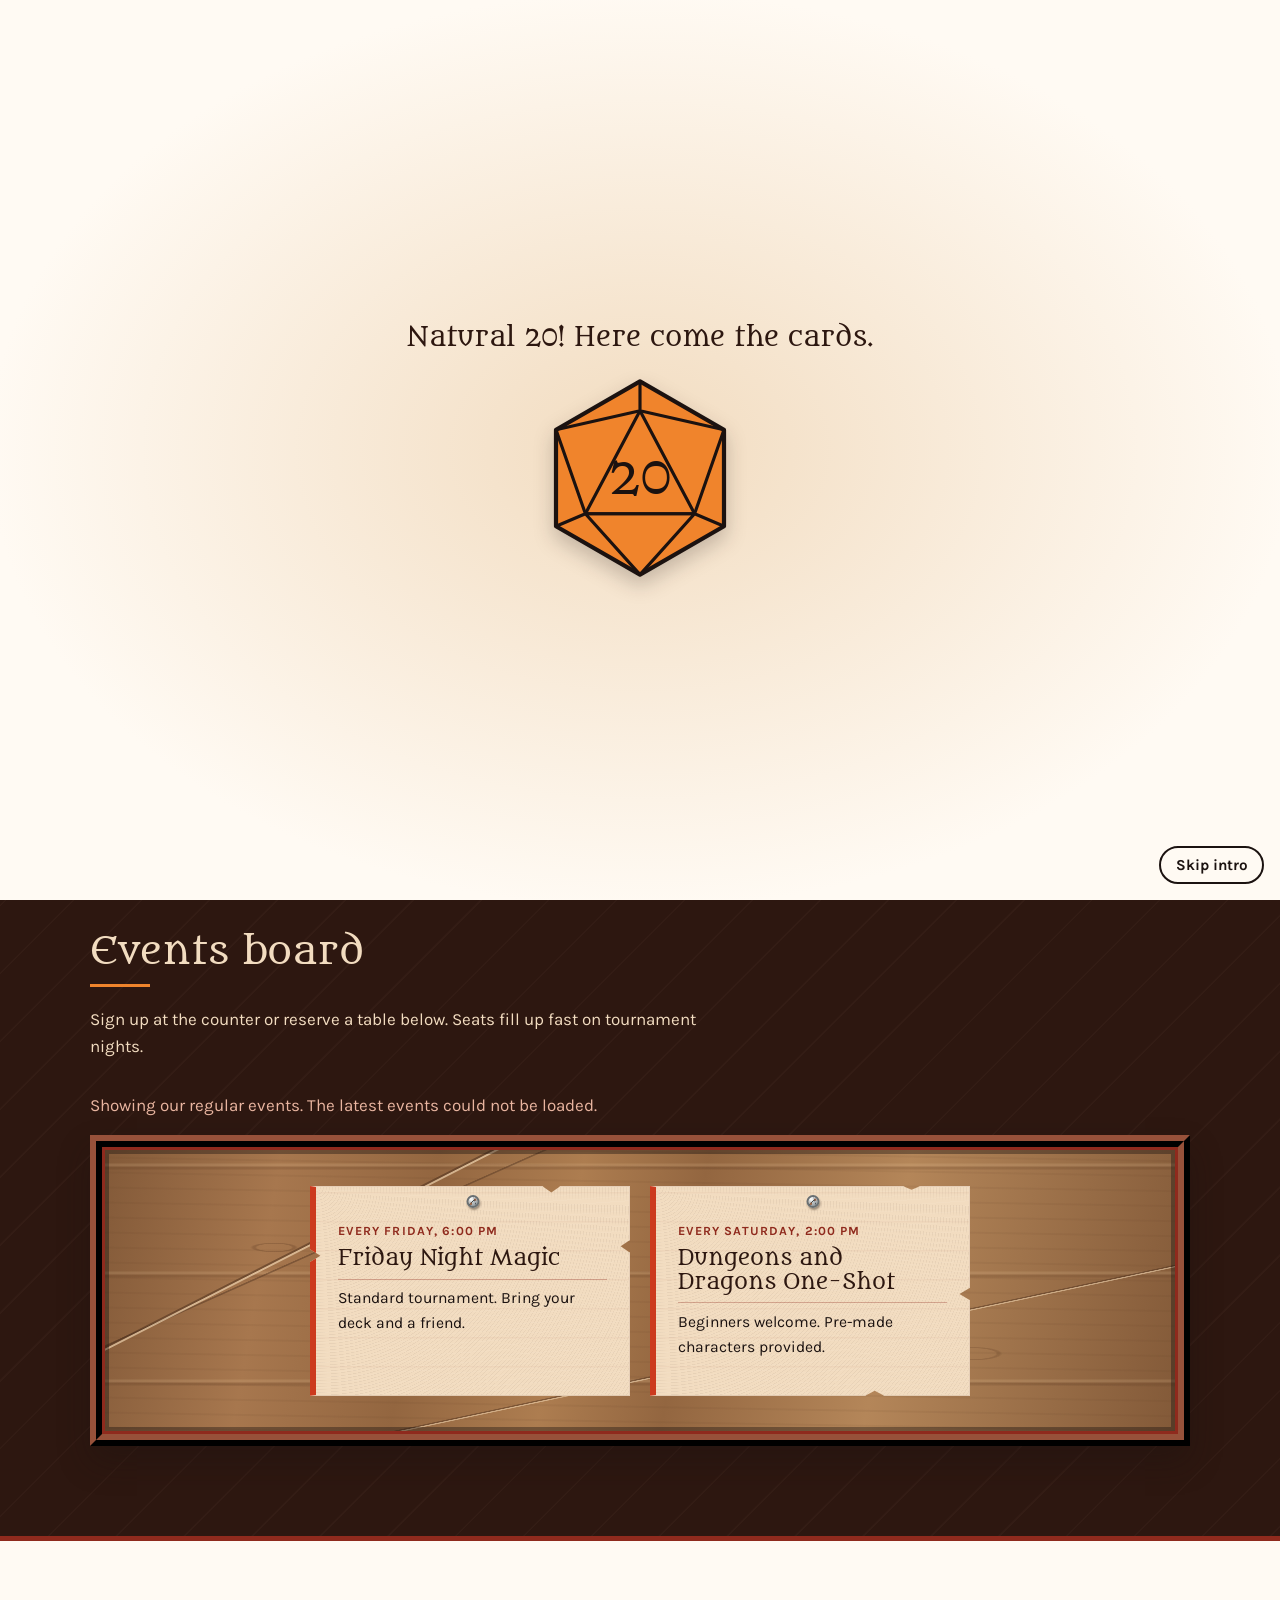
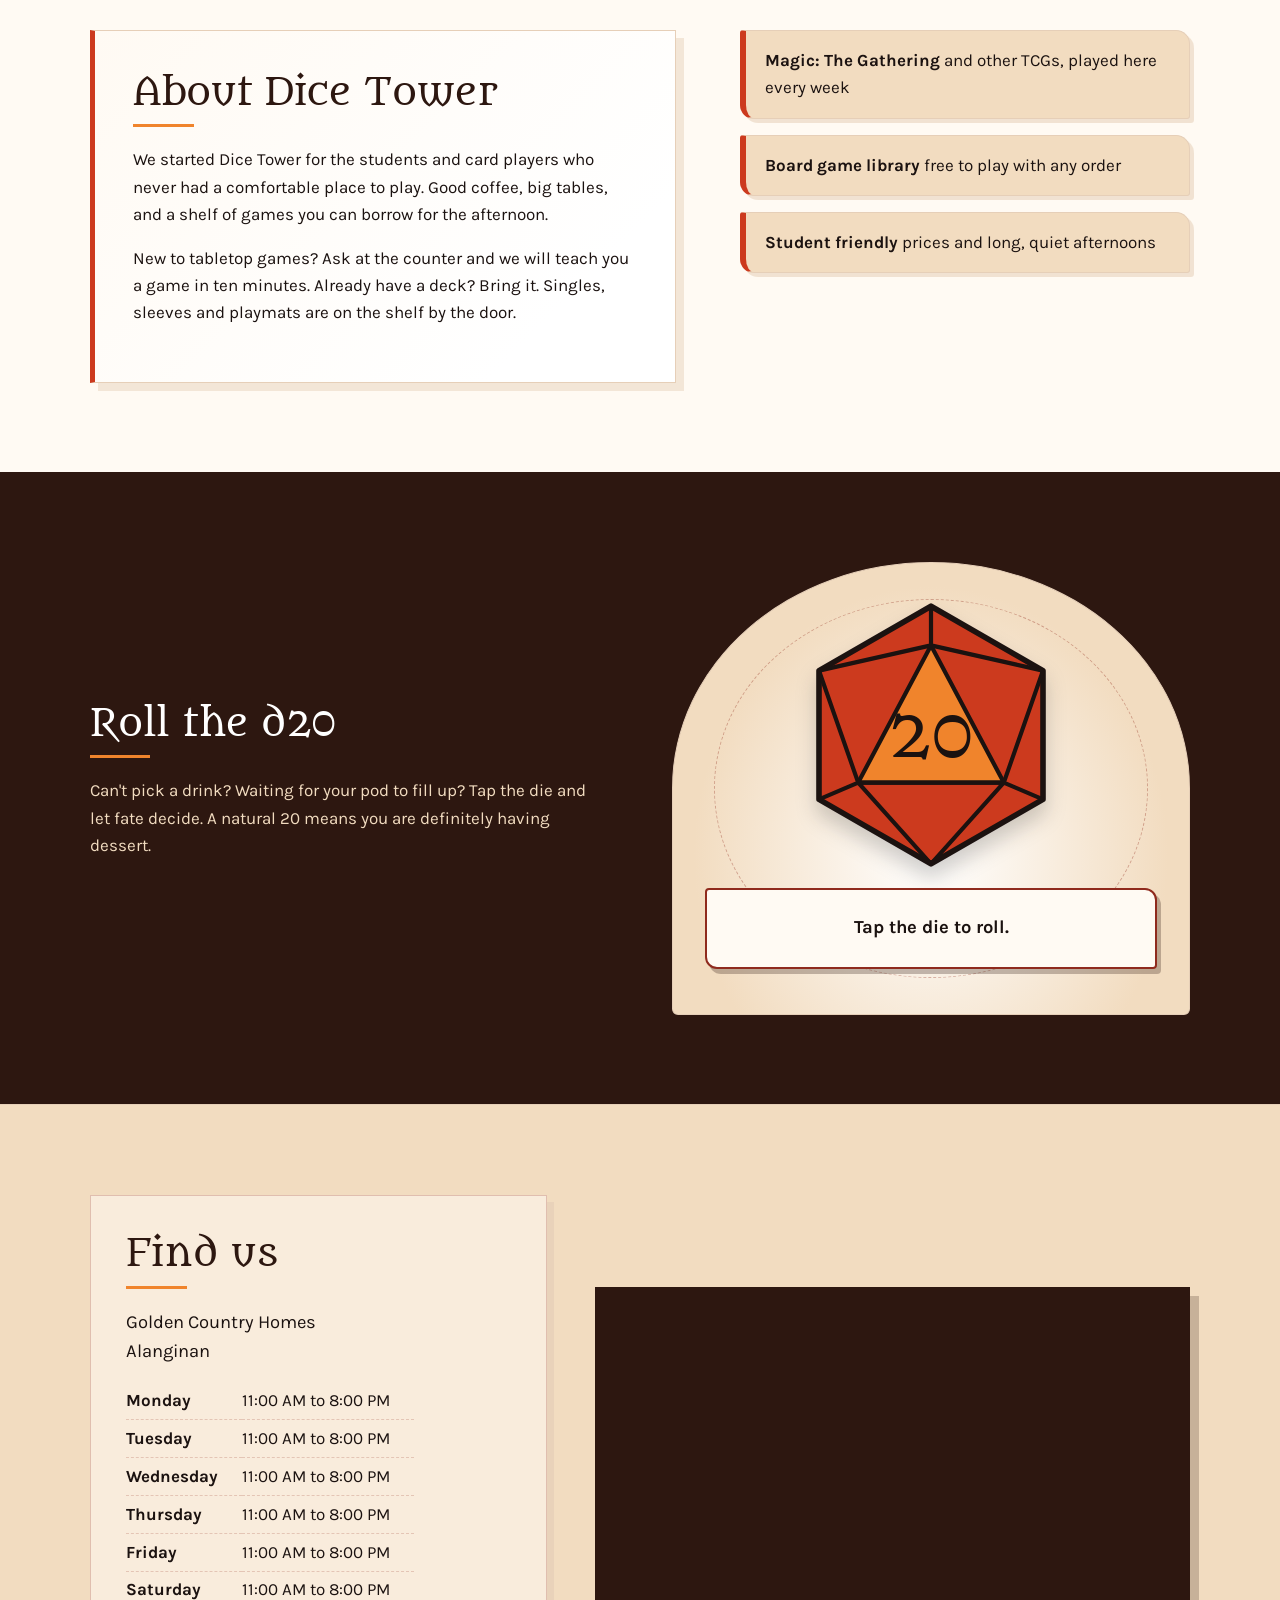
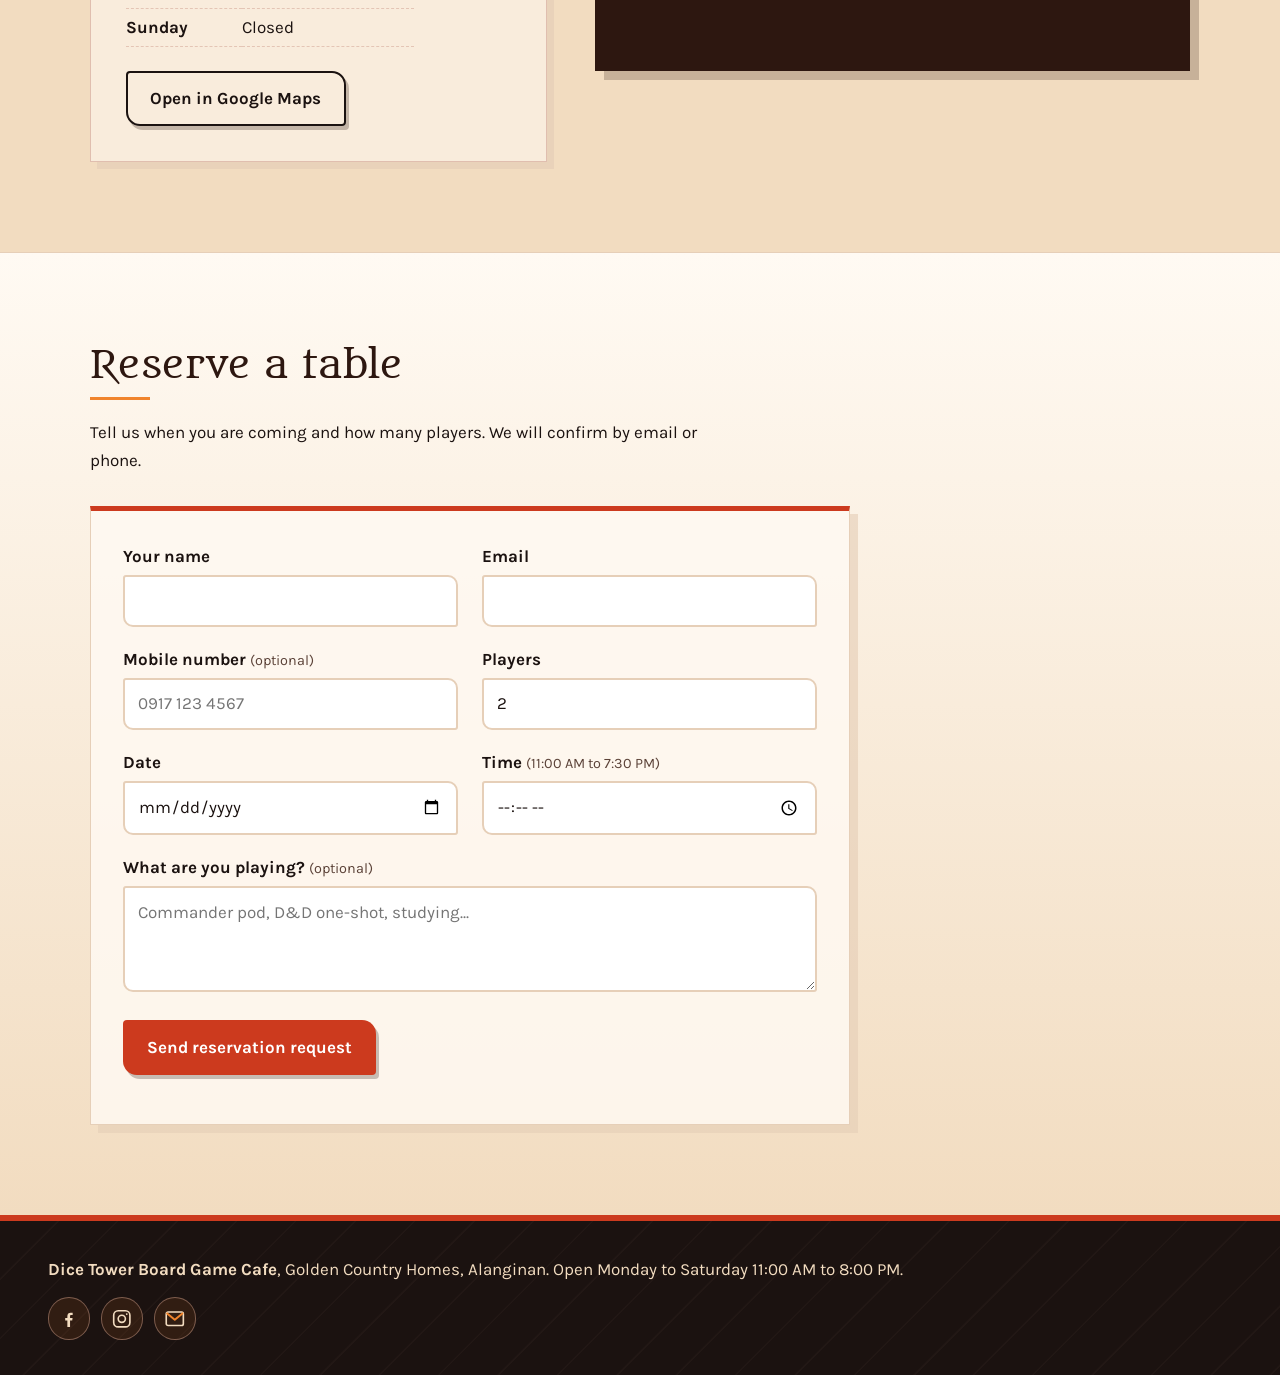
==== commit 4a888340: "Event Board Overhaul Event Board Overhaul" ====
--- a/index.html
+++ b/index.html
@@ -229,6 +229,17 @@
 
 <footer class="site-footer">
   <p><strong>Dice Tower Board Game Cafe</strong>, Golden Country Homes, Alanginan. Open Monday to Saturday 11:00 AM to 8:00 PM.</p>
+  <nav class="footer-links" aria-label="Social media and contact">
+    <a href="https://www.facebook.com/dicetowerboardgamecafe" target="_blank" rel="noopener noreferrer" aria-label="Facebook" title="Facebook">
+      <svg viewBox="0 0 24 24" aria-hidden="true"><path d="M13.4 21v-7.2h2.4l.4-2.8h-2.8V9.2c0-.8.3-1.3 1.4-1.3h1.5V5.4c-.3 0-1.2-.1-2.2-.1-2.2 0-3.7 1.3-3.7 3.8V11H8v2.8h2.4V21z"/></svg>
+    </a>
+    <a href="https://www.instagram.com/dicetowerboardgamecafeph" target="_blank" rel="noopener noreferrer" aria-label="Instagram" title="Instagram">
+      <svg viewBox="0 0 24 24" aria-hidden="true"><rect x="3" y="3" width="18" height="18" rx="5"/><circle cx="12" cy="12" r="4"/><circle class="icon-dot" cx="17.5" cy="6.8" r="1"/></svg>
+    </a>
+    <a href="mailto:dicetowerboardgamecafe@gmail.com" aria-label="Email Dice Tower" title="Email Dice Tower">
+      <svg viewBox="0 0 24 24" aria-hidden="true"><rect x="2.5" y="4.5" width="19" height="15" rx="2"/><path class="gmail-mark" d="m3.5 6 8.5 7 8.5-7"/></svg>
+    </a>
+  </nav>
 </footer>
 
 <script src="js/config.js?v=3"></script>
--- a/css/styles.css
+++ b/css/styles.css
@@ -590,6 +590,64 @@
   max-width: none;
 }
 
+.footer-links {
+  display: flex;
+  align-items: center;
+  flex-wrap: wrap;
+  gap: .65rem;
+  margin-top: .9rem;
+}
+
+.footer-links a {
+  display: grid;
+  width: 2.65rem;
+  height: 2.65rem;
+  place-items: center;
+  color: var(--parchment);
+  border: 1px solid rgba(233, 181, 160, .42);
+  border-radius: 50%;
+  background: rgba(240, 132, 44, .1);
+  transition: color .2s ease, border-color .2s ease, background-color .2s ease, transform .2s ease;
+}
+
+.footer-links a:hover,
+.footer-links a:focus-visible {
+  color: #f0b274;
+  border-color: var(--flame);
+  background: rgba(240, 132, 44, .2);
+  transform: translateY(-2px);
+}
+
+.footer-links a:focus-visible {
+  outline: 2px solid var(--parchment);
+  outline-offset: 3px;
+}
+
+.footer-links svg {
+  width: 1.35rem;
+  height: 1.35rem;
+  fill: currentColor;
+}
+
+.footer-links a:nth-child(2) svg,
+.footer-links a:nth-child(3) svg {
+  fill: none;
+  stroke: currentColor;
+  stroke-width: 1.8;
+  stroke-linecap: round;
+  stroke-linejoin: round;
+}
+
+.footer-links .icon-dot {
+  fill: currentColor;
+  stroke: none;
+}
+
+.footer-links .gmail-mark {
+  stroke: var(--flame);
+  stroke-width: 2.2;
+}
+
 /* ----- Mobile ----- */
 @media (max-width: 820px) {
   .brand img {
@@ -988,10 +1046,15 @@
   left: 50%;
   width: 13px;
   height: 13px;
-  border: 2px solid var(--maroon);
+  border: 2px solid #696f72;
   border-radius: 50%;
-  background: var(--flame);
-  box-shadow: 1px 2px 2px rgba(27, 18, 16, .35);
+  background:
+    radial-gradient(ellipse at 76% 28%, #895338 0 8%, transparent 18%),
+    radial-gradient(ellipse at 27% 76%, #9b6040 0 7%, transparent 17%),
+    linear-gradient(135deg, transparent 0 42%, rgba(55, 59, 61, .9) 45% 48%, transparent 51%),
+    linear-gradient(72deg, transparent 0 62%, rgba(67, 70, 72, .8) 64% 66%, transparent 69%),
+    radial-gradient(circle at 32% 28%, #f2f3f3 0 10%, #c4c9cb 30%, #9fa6aa 68%, #747d81 100%);
+  box-shadow: 1px 2px 2px rgba(27, 18, 16, .4), inset 0 1px 1px rgba(255, 255, 255, .65);
   content: "";
   transform: translateX(-50%);
 }
@@ -1109,13 +1172,16 @@
   position: relative;
   padding: clamp(1.25rem, 3vw, 2.5rem);
   border: 12px ridge var(--tower-soft);
-  background-color: var(--tower);
+  background-color: #936640;
   background-image:
-    radial-gradient(ellipse at 16% 35%, transparent 0 17px, rgba(27, 18, 16, .32) 19px 21px, transparent 24px),
-    radial-gradient(ellipse at 81% 72%, transparent 0 22px, rgba(27, 18, 16, .28) 24px 26px, transparent 29px),
-    repeating-linear-gradient(0deg, transparent 0 48px, rgba(27, 18, 16, .68) 49px 53px, rgba(143, 42, 29, .4) 54px 56px, transparent 57px 108px),
-    repeating-linear-gradient(1deg, transparent 0 5px, rgba(240, 132, 44, .045) 6px 7px, transparent 8px 15px),
-    linear-gradient(100deg, var(--tower) 0%, var(--tower-soft) 16%, var(--tower) 30%, var(--maroon) 43%, var(--tower) 54%, var(--tower-soft) 72%, var(--tower) 100%);
+    radial-gradient(ellipse at 16% 35%, transparent 0 17px, rgba(81, 48, 26, .24) 19px 21px, transparent 24px),
+    radial-gradient(ellipse at 81% 72%, transparent 0 22px, rgba(81, 48, 26, .2) 24px 26px, transparent 29px),
+    linear-gradient(153deg, transparent 0 24%, rgba(77, 48, 29, .55) 24.12% 24.27%, rgba(244, 218, 182, .65) 24.38% 24.52%, transparent 24.64%),
+    linear-gradient(156deg, transparent 0 26%, rgba(77, 48, 29, .44) 26.08% 26.2%, transparent 26.33%),
+    linear-gradient(168deg, transparent 0 67%, rgba(77, 48, 29, .48) 67.12% 67.26%, rgba(244, 218, 182, .55) 67.36% 67.49%, transparent 67.61%),
+    repeating-linear-gradient(0deg, transparent 0 48px, rgba(91, 56, 32, .2) 49px 51px, rgba(255, 224, 181, .13) 52px 54px, transparent 55px 108px),
+    repeating-linear-gradient(1deg, transparent 0 5px, rgba(91, 56, 32, .08) 6px 7px, transparent 8px 15px),
+    linear-gradient(100deg, #825938 0%, #a7774e 16%, #936640 30%, #ad7d50 43%, #936640 54%, #b48659 72%, #825938 100%);
   box-shadow: inset 0 0 0 3px var(--maroon), inset 0 0 0 7px rgba(27, 18, 16, .4), 0 16px 30px rgba(27, 18, 16, .32);
 }
 
@@ -1125,6 +1191,8 @@
   border: 0;
   background: none;
   box-shadow: none;
+  grid-template-columns: repeat(auto-fit, minmax(min(100%, 280px), 320px));
+  justify-content: center;
 }
 
 @media (max-width: 820px) {
@@ -1139,6 +1207,12 @@
     grid-template-columns: repeat(2, minmax(0, 1fr));
     gap: .7rem;
     padding: .65rem;
+  }
+
+  .events > .event:last-child:nth-child(odd) {
+    grid-column: 1 / -1;
+    justify-self: center;
+    width: calc((100% - .7rem) / 2);
   }
 
   .event {
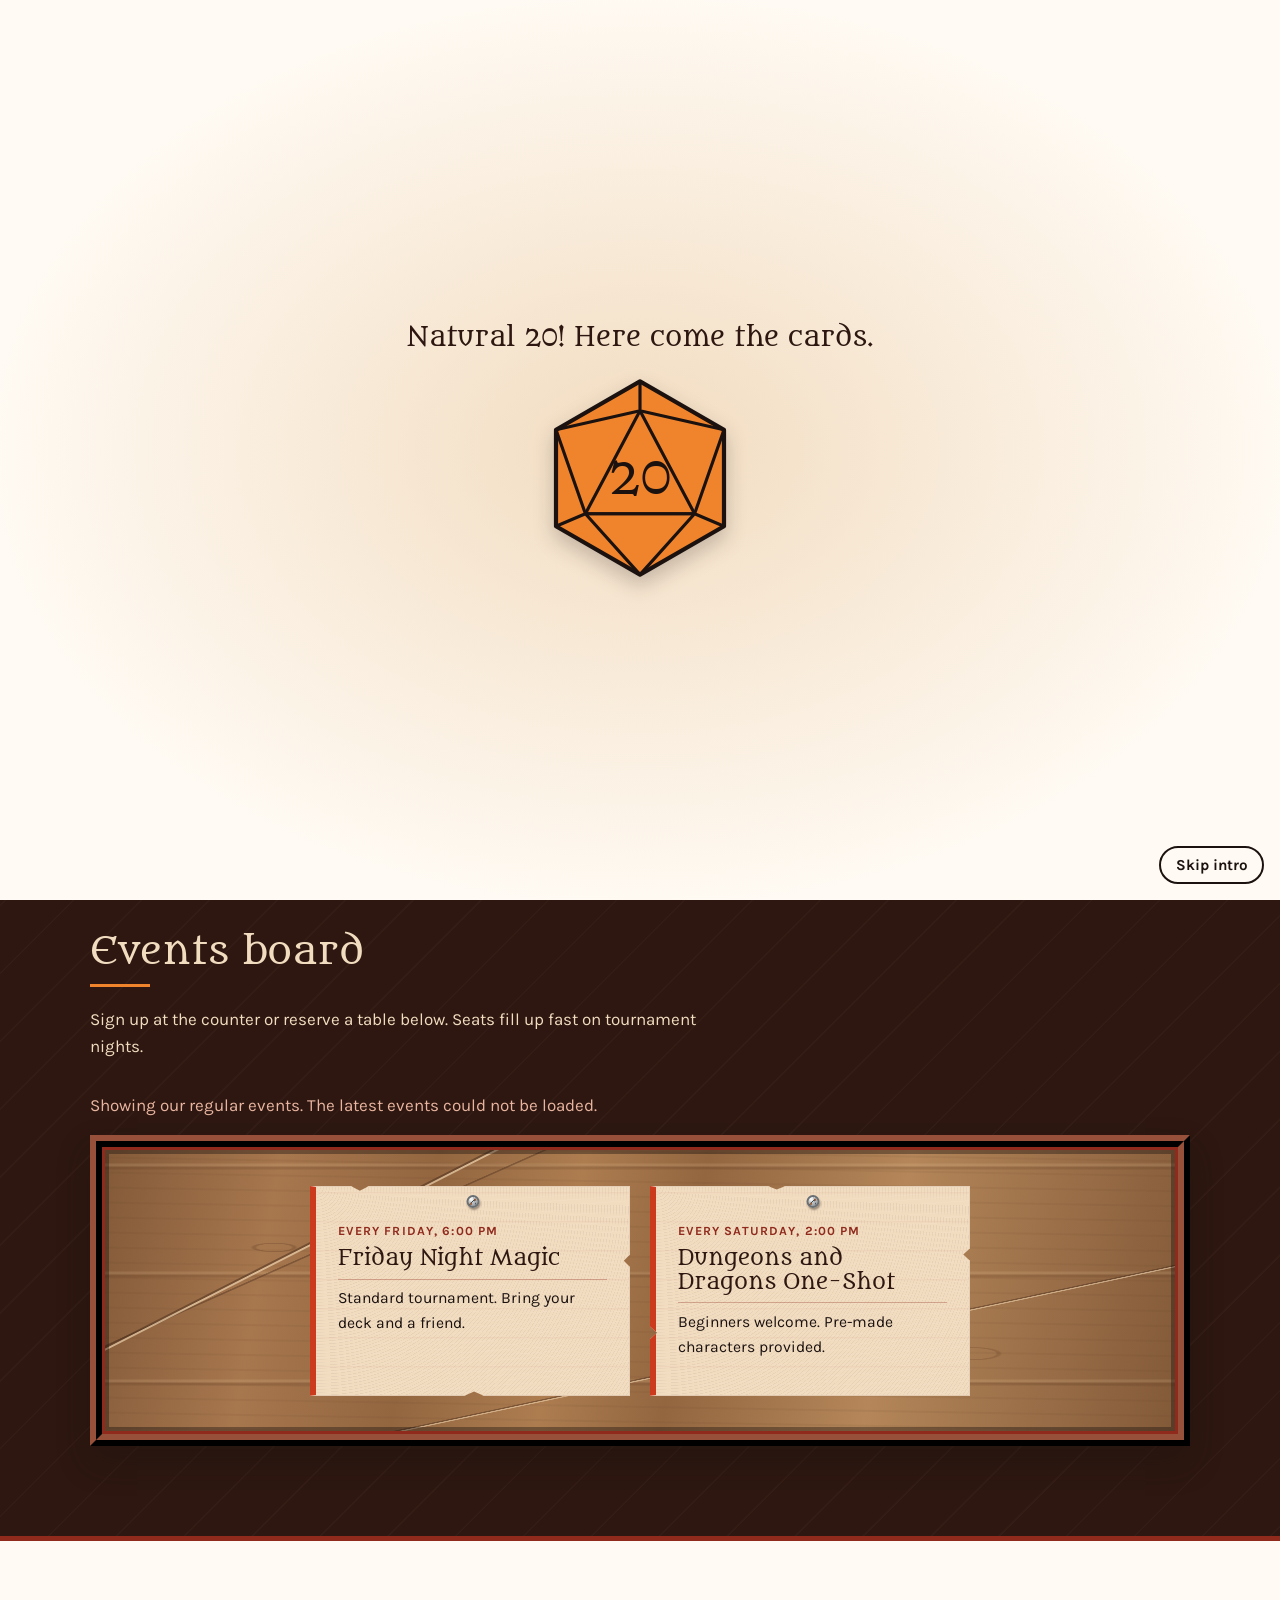
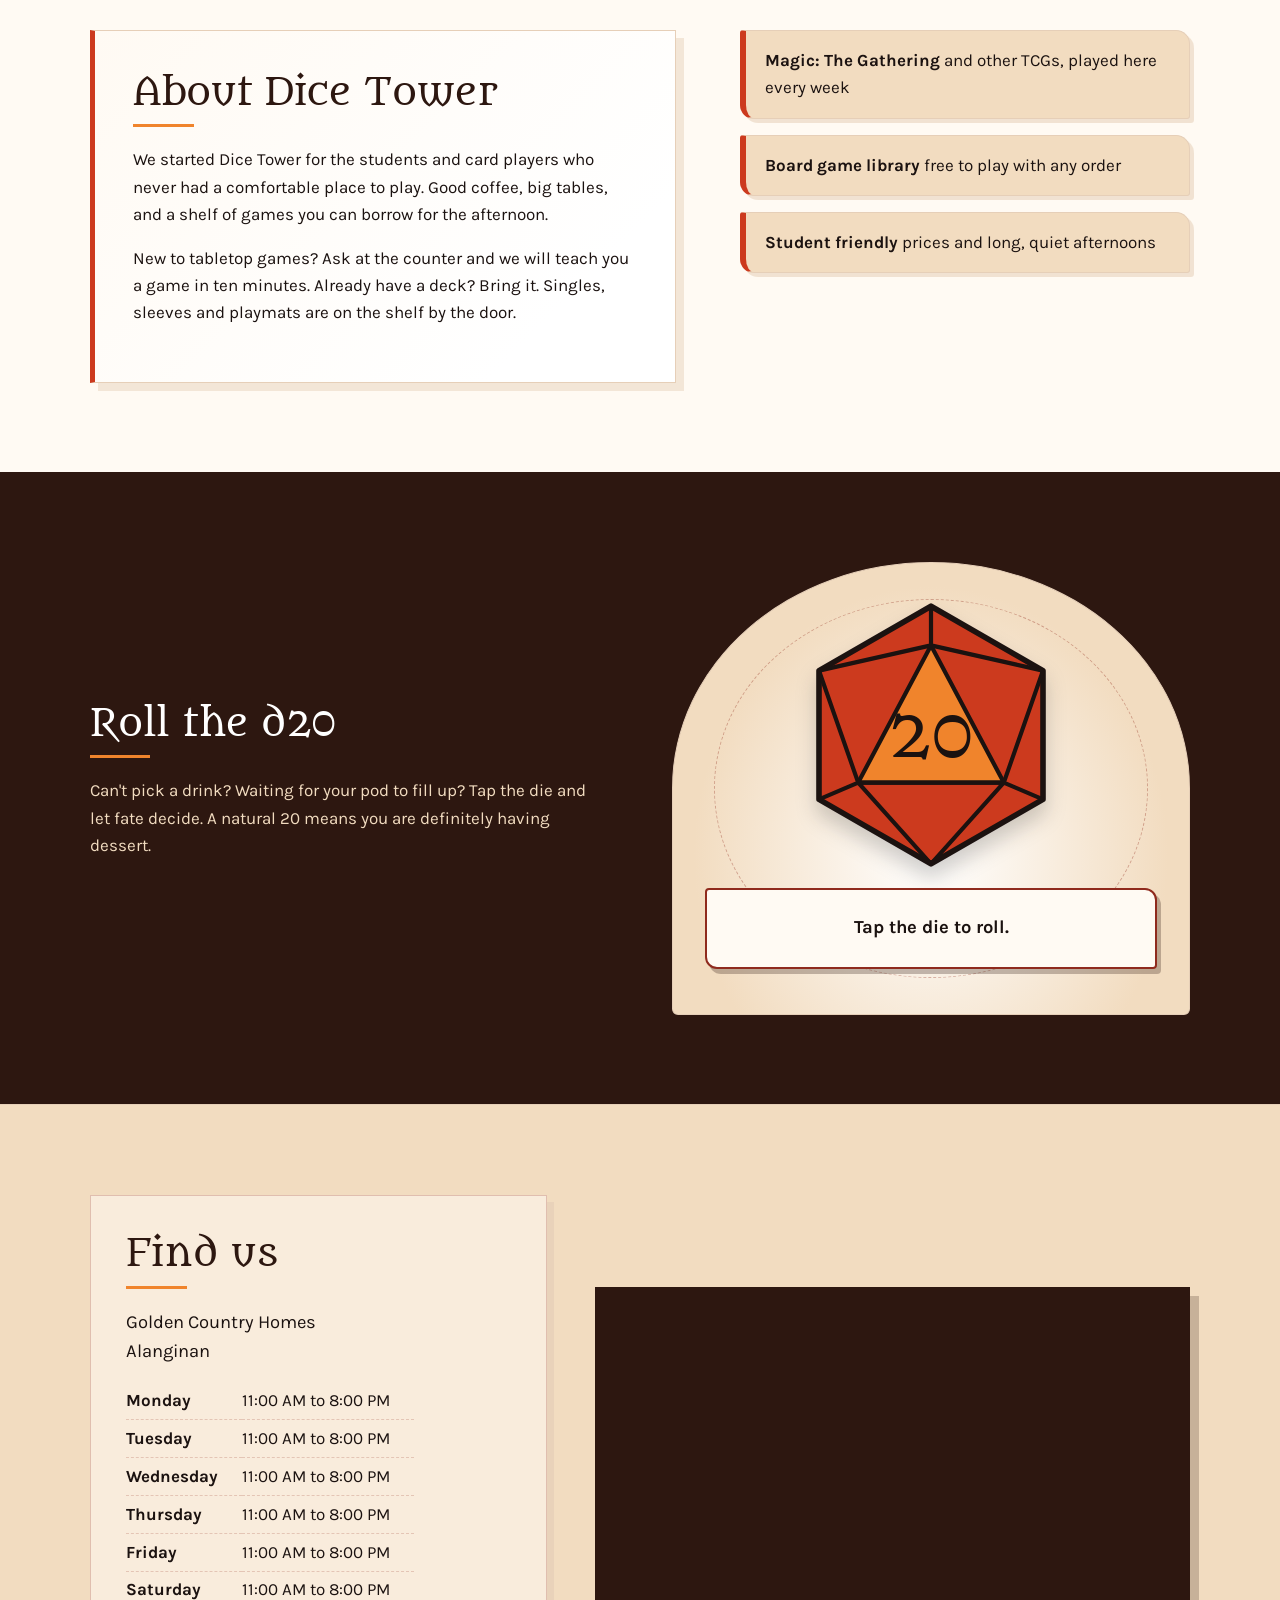
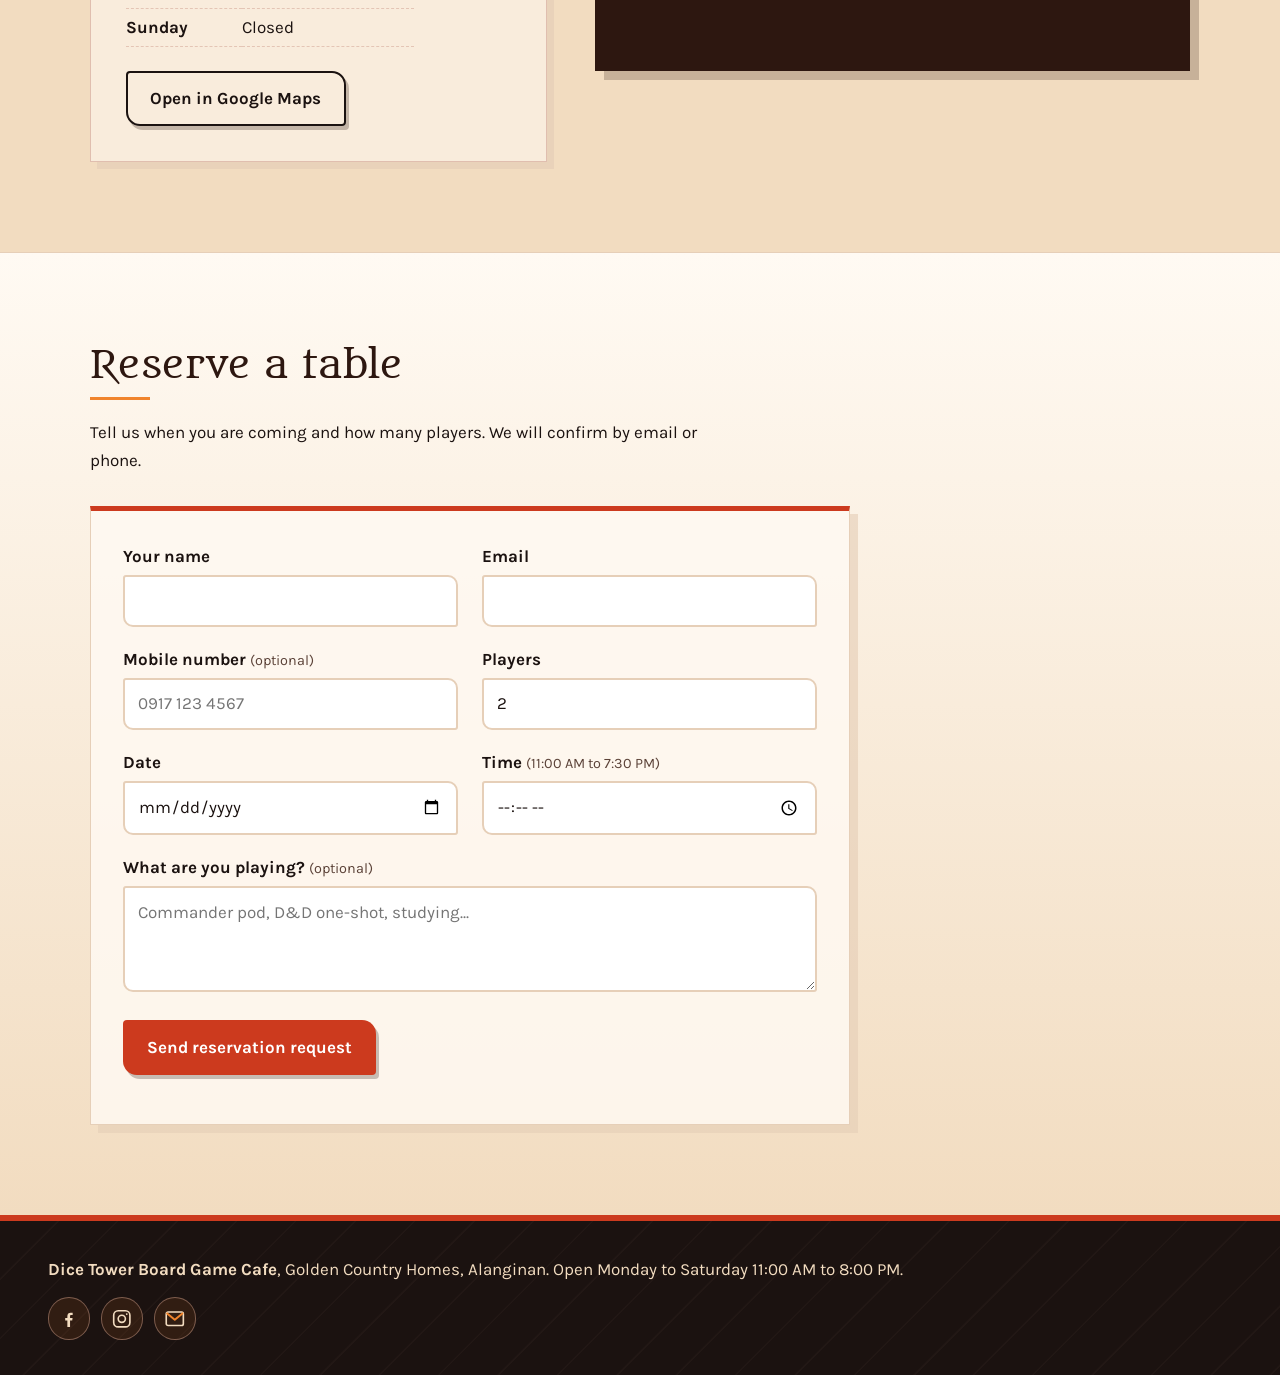
==== commit a8790ebc: "Added new easter egg" ====
--- a/index.html
+++ b/index.html
@@ -10,7 +10,7 @@
   <link rel="preconnect" href="https://fonts.gstatic.com" crossorigin>
   <link href="https://fonts.googleapis.com/css2?family=Karla:wght@400;500;700&family=Metamorphous&display=swap" rel="stylesheet">
   <link rel="stylesheet" href="css/styles.css">
-  <link rel="stylesheet" href="css/dice.css?v=4">
+  <link rel="stylesheet" href="css/dice.css?v=5">
 </head>
 <body>
 
@@ -244,6 +244,6 @@
 
 <script src="js/config.js?v=3"></script>
 <script src="js/script.js?v=3"></script>
-<script src="js/dice.js?v=4"></script>
+<script src="js/dice.js?v=7"></script>
 </body>
 </html>
--- a/css/dice.css
+++ b/css/dice.css
@@ -339,6 +339,43 @@
   100% {
     transform: scale(1);
   }
+}
+
+/* Fixed, click-through celebration layer: it never takes up space in the page layout. */
+.six-seven-overlay {
+  position: fixed;
+  z-index: 9999;
+  inset: 0;
+  overflow: hidden;
+  pointer-events: none;
+}
+
+.six-seven-gif {
+  position: absolute;
+  display: block;
+  width: clamp(82px, 13vw, 175px);
+  max-width: 28vw;
+  height: auto;
+  border: 2px solid var(--parchment);
+  border-radius: 8px;
+  box-shadow: 0 5px 18px rgba(27, 18, 16, .5);
+  animation: six-seven-pop .35s cubic-bezier(.2, .8, .25, 1) both;
+}
+
+.six-seven-gif:nth-child(1) { top: 5%; left: 4%; --tilt: -10deg; }
+.six-seven-gif:nth-child(2) { top: 9%; right: 5%; --tilt: 9deg; animation-delay: .04s; }
+.six-seven-gif:nth-child(3) { top: 38%; left: 3%; --tilt: 7deg; animation-delay: .08s; }
+.six-seven-gif:nth-child(4) { top: 42%; right: 3%; --tilt: -8deg; animation-delay: .12s; }
+.six-seven-gif:nth-child(5) { bottom: 6%; left: 17%; --tilt: 8deg; animation-delay: .16s; }
+.six-seven-gif:nth-child(6) { right: 17%; bottom: 5%; --tilt: -9deg; animation-delay: .2s; }
+
+@keyframes six-seven-pop {
+  from { opacity: 0; transform: rotate(var(--tilt)) scale(.45); }
+  to { opacity: 1; transform: rotate(var(--tilt)) scale(1); }
+}
+
+@media (prefers-reduced-motion: reduce) {
+  .six-seven-gif { animation: none; }
 }
 
 .intro-cards {
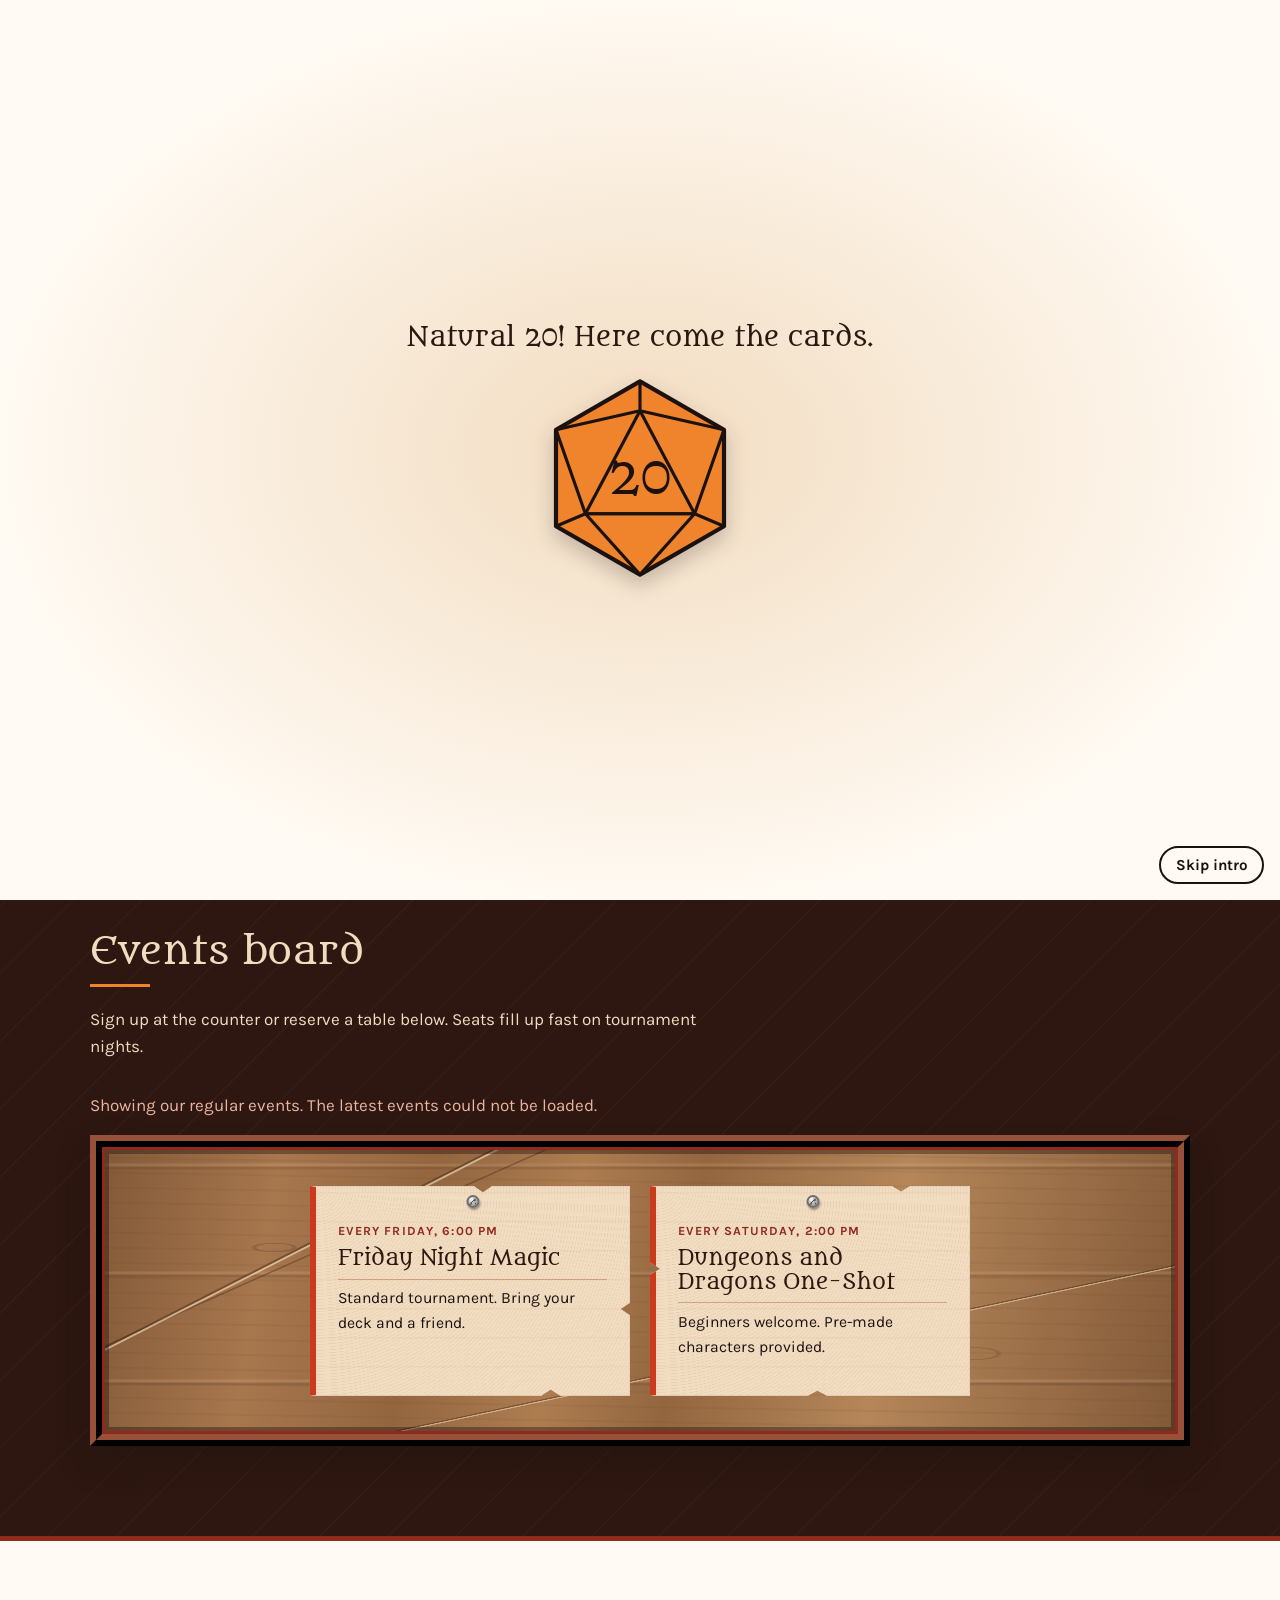
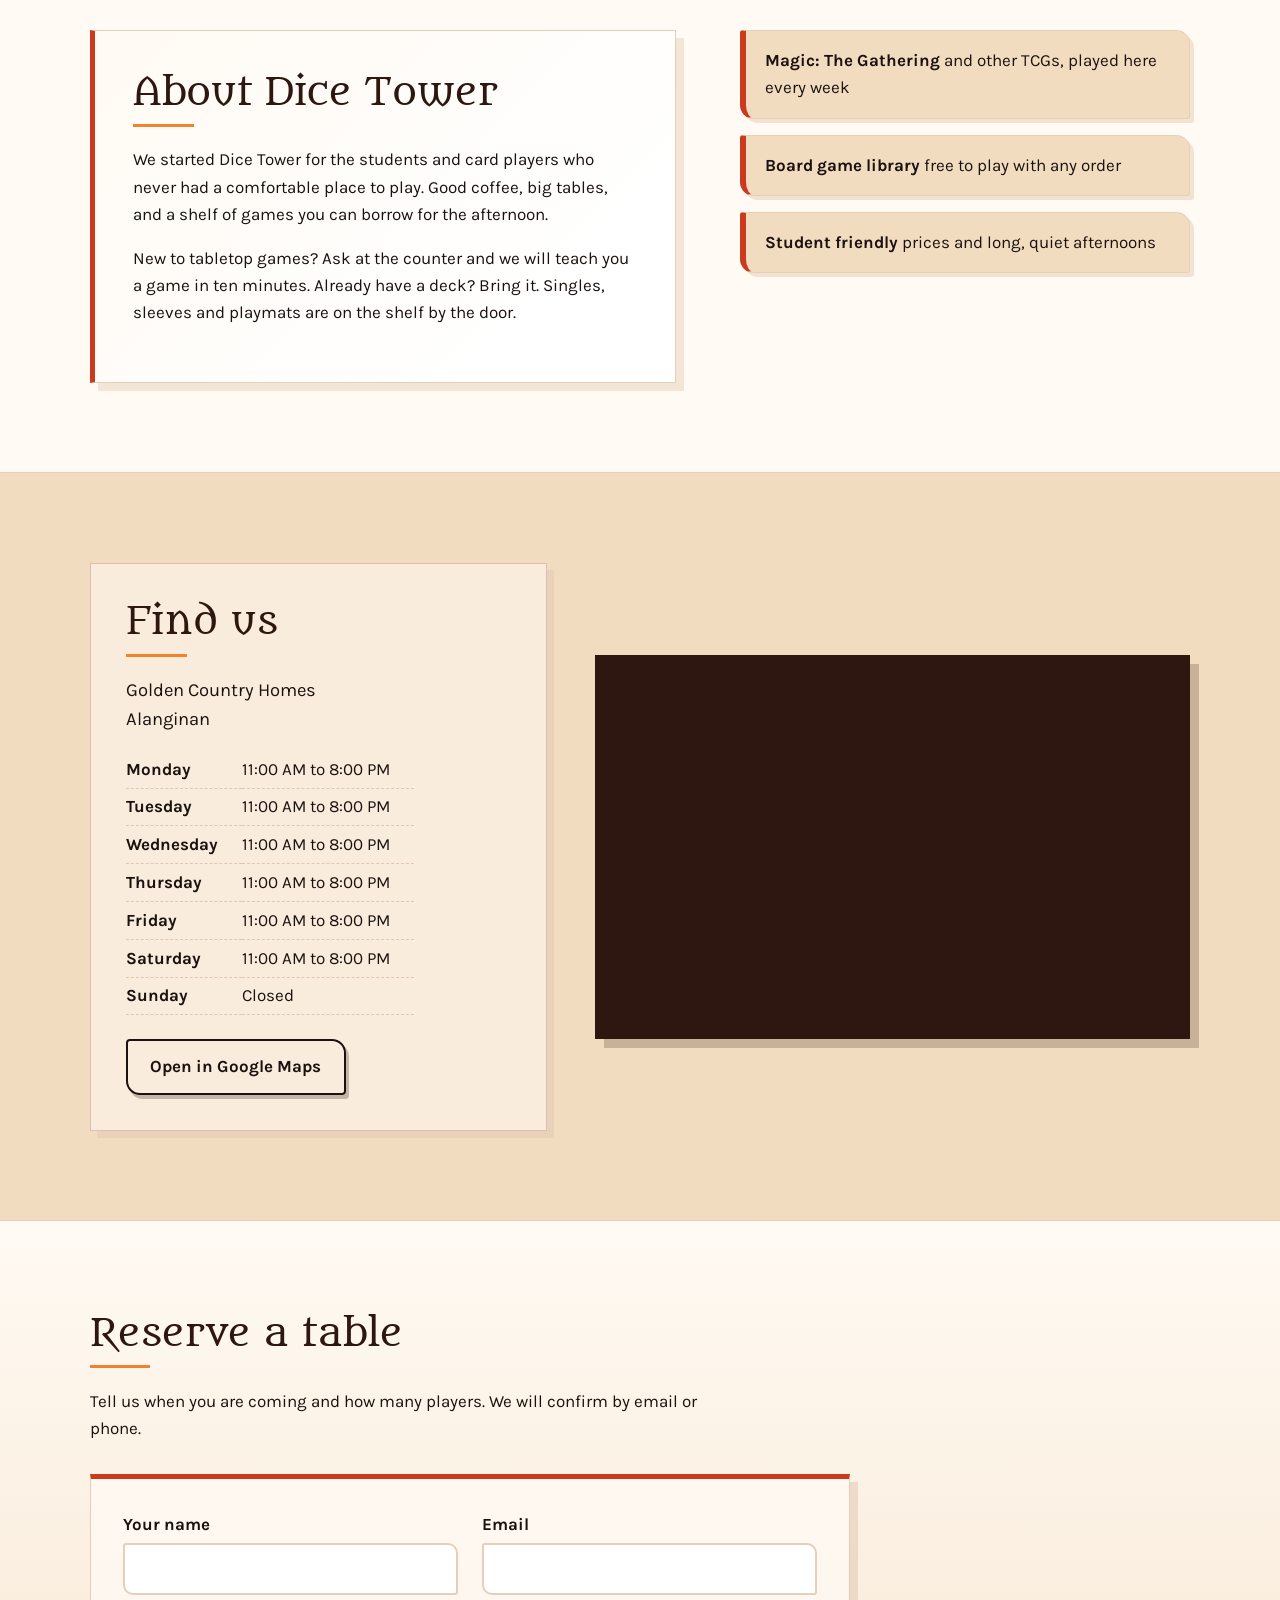
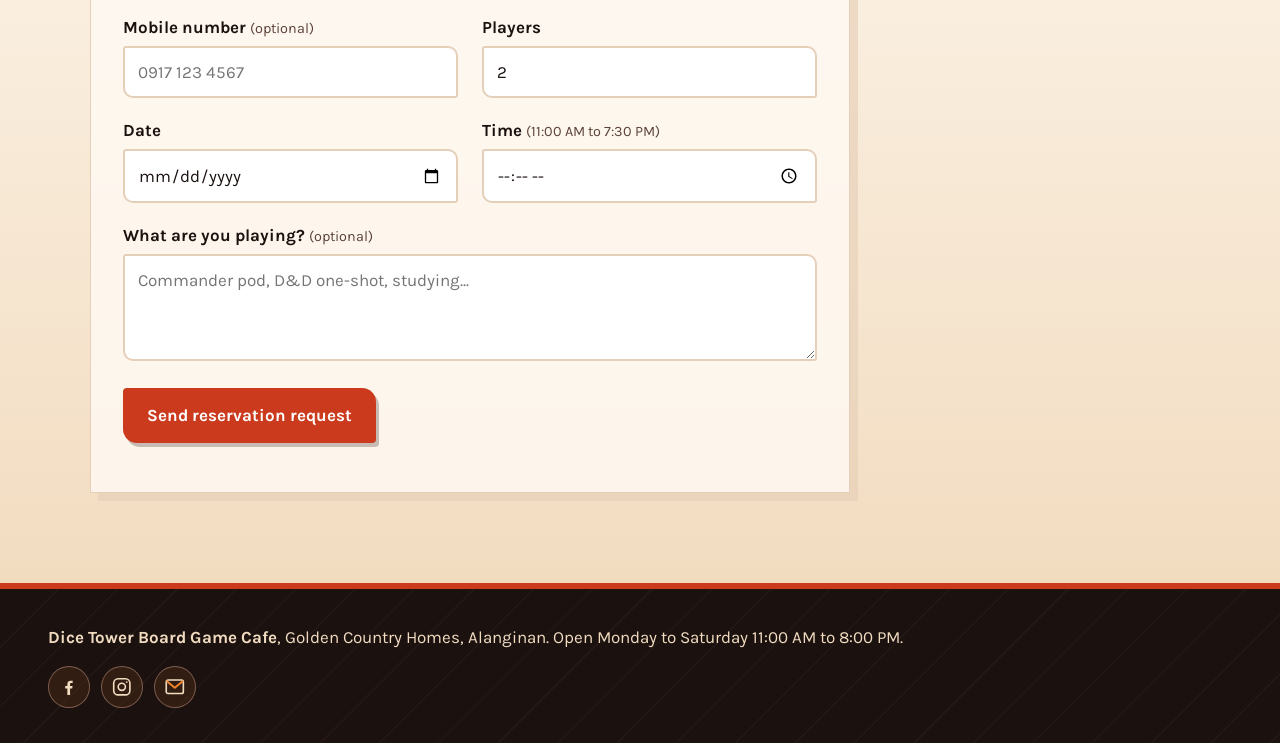
==== commit 725b0121: "add some features" ====
--- a/index.html
+++ b/index.html
@@ -11,6 +11,7 @@
   <link href="https://fonts.googleapis.com/css2?family=Karla:wght@400;500;700&family=Metamorphous&display=swap" rel="stylesheet">
   <link rel="stylesheet" href="css/styles.css">
   <link rel="stylesheet" href="css/dice.css?v=5">
+  <link rel="stylesheet" href="css/walking-cat.css">
 </head>
 <body>
 
@@ -66,6 +67,7 @@
   <nav id="site-nav" class="site-nav">
     <a href="order.html">Menu</a>
     <a href="gallery.html">Gallery</a>
+    <a href="activities.html">Interactive Activities</a>
     <a href="#events">Events</a>
     <a href="#about">About</a>
     <a href="#visit">Visit</a>
@@ -116,26 +118,6 @@
     <li><strong>Board game library</strong> free to play with any order</li>
     <li><strong>Student friendly</strong> prices and long, quiet afternoons</li>
   </ul>
-</section>
-
-<!-- D20 -->
-<section id="dice" class="section dice">
-  <div>
-    <h2>Roll the d20</h2>
-    <p>Can't pick a drink? Waiting for your pod to fill up? Tap the die and let fate decide. A natural 20 means you are definitely having dessert.</p>
-  </div>
-  <div class="d20-stage">
-    <button class="d20-btn" id="d20Btn" type="button" aria-label="Roll the d20">
-      <svg class="d20-svg" viewBox="0 0 200 200" aria-hidden="true">
-        <polygon class="d20-body" points="100,8 180,54 180,146 100,192 20,146 20,54"/>
-        <polygon class="d20-face" points="100,36 152,134 48,134"/>
-        <path class="d20-edge" d="M100 8V36M20 54L100 36L180 54M48 134L20 54M48 134L20 146M48 134L100 192M152 134L180 54M152 134L180 146M152 134L100 192M48 134H152"/>
-        <text class="d20-num" id="d20Num" x="100" y="100">20</text>
-      </svg>
-    </button>
-    <p class="d20-result" id="d20Result" aria-live="polite">Tap the die to roll.</p>
-    <ul class="d20-history" id="d20History" aria-label="Recent rolls"></ul>
-  </div>
 </section>
 
 <!-- VISIT -->
@@ -227,6 +209,33 @@
   </button>
 </aside>
 
+<div class="walking-cat" aria-hidden="true">
+  <svg class="walking-cat-svg" viewBox="0 0 180 110" role="presentation">
+    <g class="cat-tail">
+      <path class="cat-tail-base" d="M47 61C25 57 19 43 25 28C29 18 40 17 45 25"/>
+      <path class="cat-stripe cat-tail-stripe" d="M25 43l9 4M29 30l9 3"/>
+    </g>
+    <g class="cat-leg cat-leg--back-a"><path class="cat-leg-outline" d="M57 70Q61 79 55 87L51 94Q53 97 61 96"/><path class="cat-leg-fill" d="M57 70Q61 79 55 87L51 94Q53 97 61 96"/><path class="cat-leg-mark" d="M55 78l9 3m-12 5 8 3"/></g>
+    <g class="cat-leg cat-leg--back-b"><path class="cat-leg-outline" d="M73 70Q76 79 73 87L76 94Q80 97 87 95"/><path class="cat-leg-fill" d="M73 70Q76 79 73 87L76 94Q80 97 87 95"/><path class="cat-leg-mark" d="M70 78l9 3m-6 6 9 2"/></g>
+    <path class="cat-body" d="M43 57c4-15 17-23 39-23h22c17 0 27 10 30 25l-5 16H61c-11 0-18-7-18-18z"/>
+    <path class="cat-belly" d="M77 70c9 5 23 5 34 0l-3 7H79z"/>
+    <path class="cat-stripe" d="M54 48l13 5-8 10M74 37l12 9-10 8M95 36l11 10-9 7M112 42l9 9-8 4"/>
+    <path class="cat-fur-mark" d="M63 59l7 2m10 4 6 2m16-2 7 2"/>
+    <g class="cat-leg cat-leg--front-a"><path class="cat-leg-outline" d="M116 70Q113 79 117 87L120 93Q123 97 134 95"/><path class="cat-leg-fill" d="M116 70Q113 79 117 87L120 93Q123 97 134 95"/><path class="cat-leg-mark" d="M113 78l9 3m-6 6 8 2"/></g>
+    <g class="cat-leg cat-leg--front-b"><path class="cat-leg-outline" d="M130 70Q132 80 136 88L140 93Q144 97 154 95"/><path class="cat-leg-fill" d="M130 70Q132 80 136 88L140 93Q144 97 154 95"/><path class="cat-leg-mark" d="M128 78l9 3m-5 7 9 2"/></g>
+    <path class="cat-chest" d="M126 57c-5 6-8 12-8 20h20l-2-18z"/>
+    <path class="cat-head" d="M117 40l1-19 14 12c7-2 16 1 21 7l9 3-4 9c-1 10-9 17-22 17-13 0-22-8-22-19 0-4 1-7 3-10z"/>
+    <path class="cat-ear-inner" d="M122 27l7 7-8 1zM143 33l7-5 1 9z"/>
+    <path class="cat-face-stripe" d="M132 34l5 6-3 5m8-11 2 10m6-7-3 8"/>
+    <ellipse class="cat-muzzle" cx="150" cy="53" rx="8" ry="5"/>
+    <path class="cat-nose" d="M151 49l4 3-4 3-4-3z"/>
+    <ellipse class="cat-eye" cx="139" cy="46" rx="2.2" ry="3.2"/>
+    <ellipse class="cat-eye" cx="153" cy="46" rx="2.2" ry="3.2"/>
+    <path class="cat-mouth" d="M151 55v3m0 0-4 2m4-2 4 2"/>
+    <path class="cat-whisker" d="M145 55l-12-2m12 5-12 2m18-5 11-2m-11 5 11 2"/>
+  </svg>
+</div>
+
 <footer class="site-footer">
   <p><strong>Dice Tower Board Game Cafe</strong>, Golden Country Homes, Alanginan. Open Monday to Saturday 11:00 AM to 8:00 PM.</p>
   <nav class="footer-links" aria-label="Social media and contact">
--- a/css/styles.css
+++ b/css/styles.css
@@ -675,7 +675,7 @@
   }
 
   .site-nav.open {
-    max-height: 420px;
+    max-height: 520px;
     visibility: visible;
   }
 
--- a/css/walking-cat.css
+++ b/css/walking-cat.css
@@ -0,0 +1,95 @@
+.walking-cat {
+  --cat-width: 140px;
+  position: fixed;
+  z-index: 42;
+  bottom: max(.35rem, env(safe-area-inset-bottom));
+  left: -150px;
+  width: var(--cat-width);
+  height: 86px;
+  pointer-events: none;
+  animation: cat-roam 32s linear infinite;
+}
+
+.walking-cat-svg {
+  display: block;
+  width: 100%;
+  height: 100%;
+  overflow: visible;
+  filter: drop-shadow(0 4px 3px rgba(27, 18, 16, .28));
+  animation: cat-bob .32s ease-in-out infinite alternate;
+}
+
+.cat-body,
+.cat-head { fill: #77766f; stroke: #454641; stroke-width: 2.2; stroke-linejoin: round; }
+.cat-belly,
+.cat-chest,
+.cat-muzzle { fill: #d0c6b3; }
+.cat-chest { stroke: #777267; stroke-width: 1.2; }
+.cat-leg-outline,
+.cat-leg-fill { fill: none; stroke-linecap: round; stroke-linejoin: round; }
+.cat-leg-outline { stroke: #454641; stroke-width: 12; }
+.cat-leg-fill { stroke: #77766f; stroke-width: 8; }
+.cat-leg-mark,
+.cat-fur-mark { fill: none; stroke: #48483f; stroke-width: 2.4; stroke-linecap: round; }
+.cat-tail-base { fill: none; stroke: #77766f; stroke-width: 10; stroke-linecap: round; }
+.cat-stripe,
+.cat-face-stripe { fill: none; stroke: #44443c; stroke-width: 4; stroke-linecap: round; stroke-linejoin: round; }
+.cat-tail-stripe { stroke-width: 3; }
+.cat-ear-inner { fill: #c17f7a; }
+.cat-eye { fill: #d2b35d; stroke: #343a3e; stroke-width: 1; }
+.cat-nose { fill: #744f54; }
+.cat-mouth,
+.cat-whisker { fill: none; stroke: #555b60; stroke-width: 1.2; stroke-linecap: round; }
+
+.cat-tail {
+  transform-box: view-box;
+  transform-origin: 42px 59px;
+  animation: cat-tail-sway .9s ease-in-out infinite alternate;
+}
+
+.cat-leg {
+  transform-box: view-box;
+  animation: cat-step .6s ease-in-out infinite;
+}
+
+.cat-leg--back-a { transform-origin: 57px 70px; }
+.cat-leg--back-b { transform-origin: 73px 70px; animation-delay: -.3s; }
+.cat-leg--front-a { transform-origin: 116px 70px; animation-delay: -.3s; }
+.cat-leg--front-b { transform-origin: 130px 70px; }
+
+@keyframes cat-roam {
+  0% { left: -150px; transform: scaleX(1); }
+  5% { left: 0; transform: scaleX(1); }
+  45% { left: calc(100vw - var(--cat-width)); transform: scaleX(1); }
+  50%, 55% { left: calc(100vw - var(--cat-width)); transform: scaleX(-1); }
+  95% { left: 0; transform: scaleX(-1); }
+  100% { left: -150px; transform: scaleX(1); }
+}
+
+@keyframes cat-step {
+  0%, 100% { transform: rotate(-18deg); }
+  25% { transform: rotate(0) translateY(-3px); }
+  50% { transform: rotate(18deg); }
+  75% { transform: rotate(0) translateY(-3px); }
+}
+
+@keyframes cat-tail-sway {
+  from { transform: rotate(-9deg); }
+  to { transform: rotate(12deg); }
+}
+
+@keyframes cat-bob {
+  from { transform: translateY(0); }
+  to { transform: translateY(-2px); }
+}
+
+@media (max-width: 560px) {
+  .walking-cat { --cat-width: 112px; height: 69px; bottom: max(.25rem, env(safe-area-inset-bottom)); }
+}
+
+@media (prefers-reduced-motion: reduce) {
+  .walking-cat { left: 1rem; animation: none; }
+  .walking-cat-svg,
+  .cat-tail,
+  .cat-leg { animation: none; }
+}
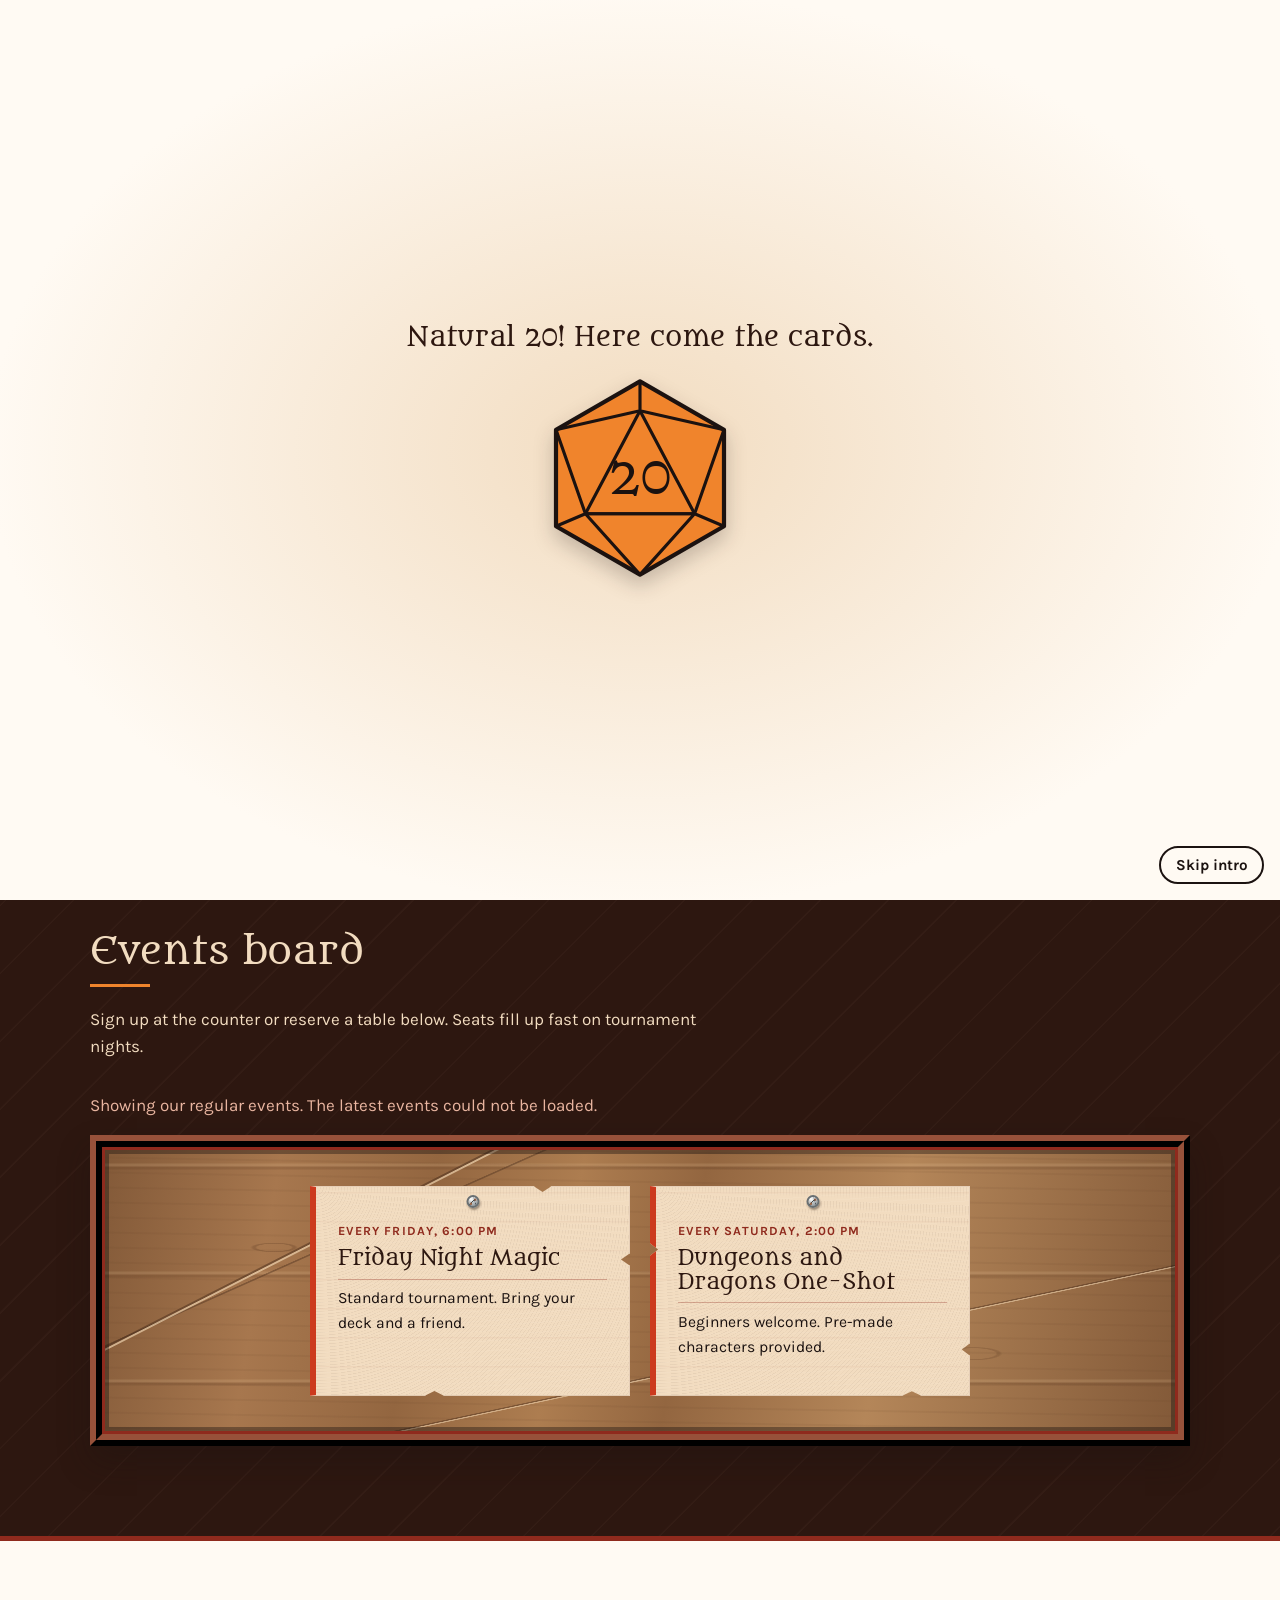
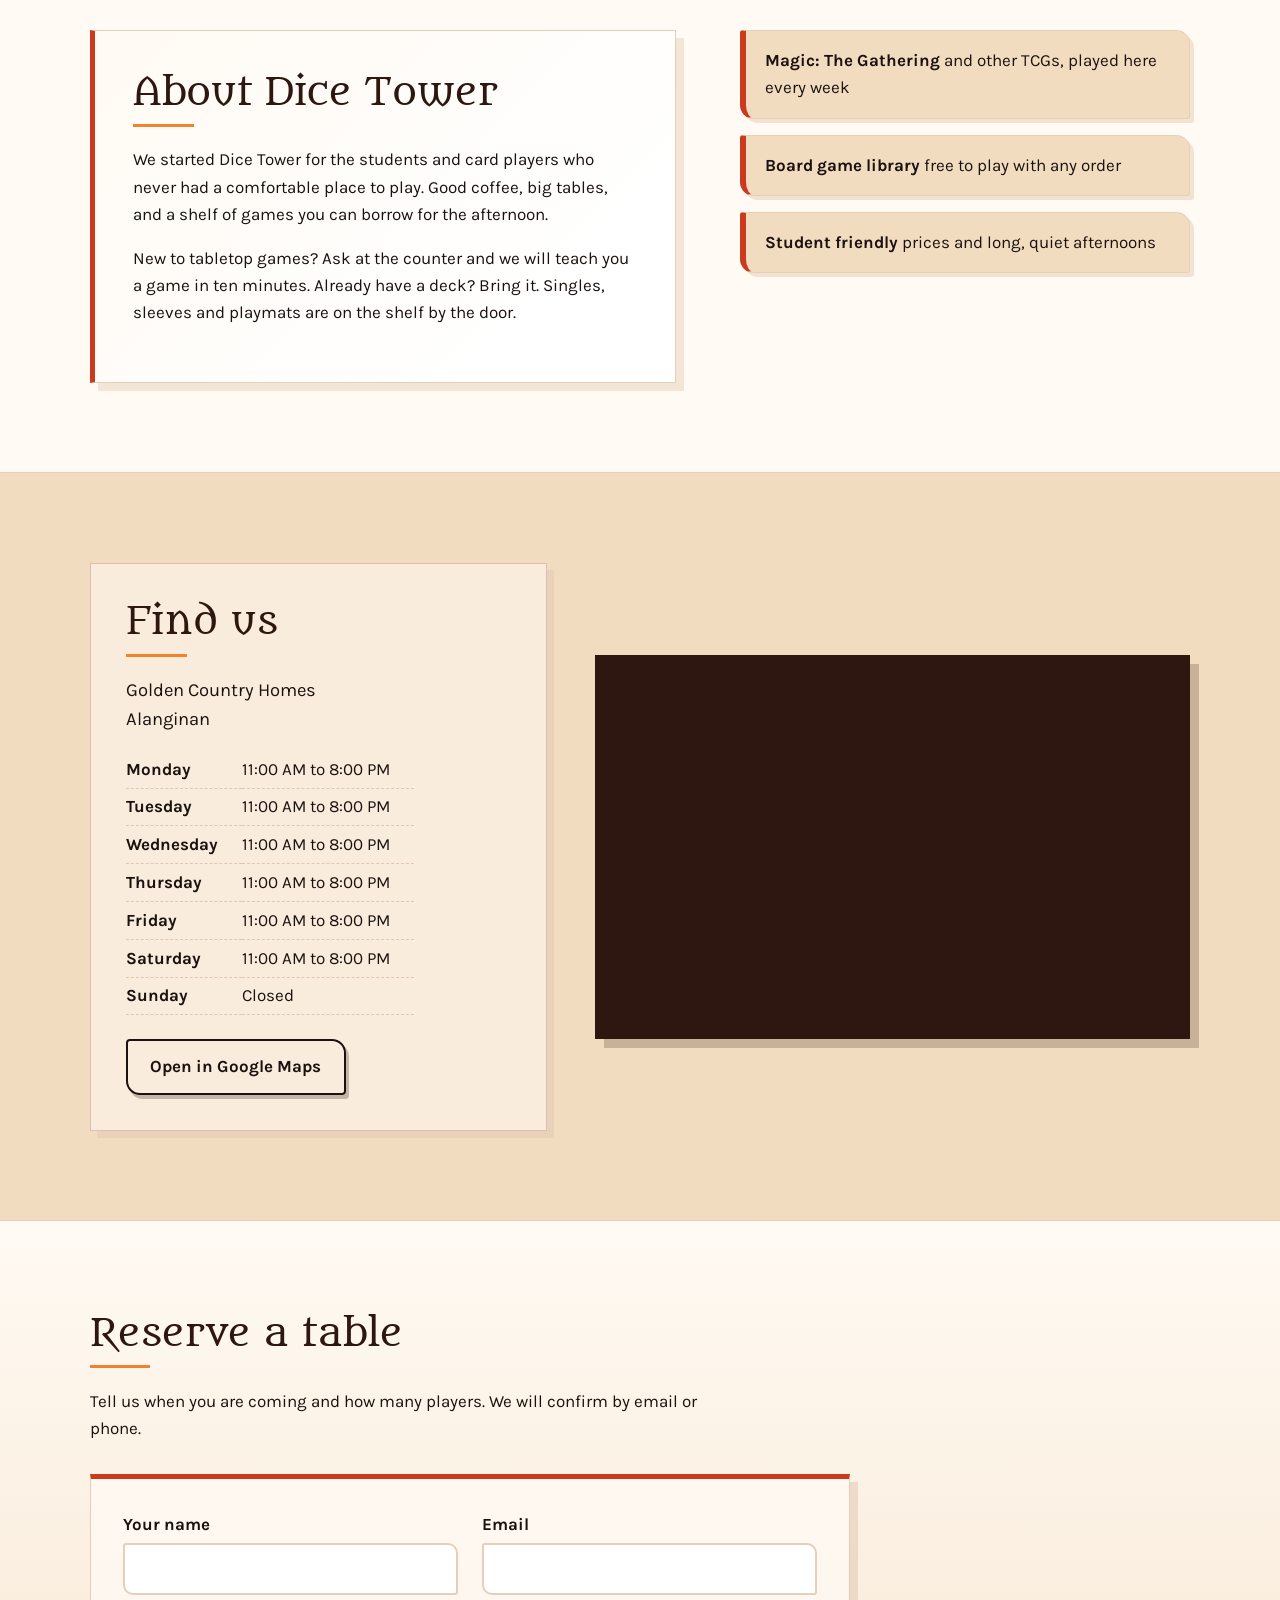
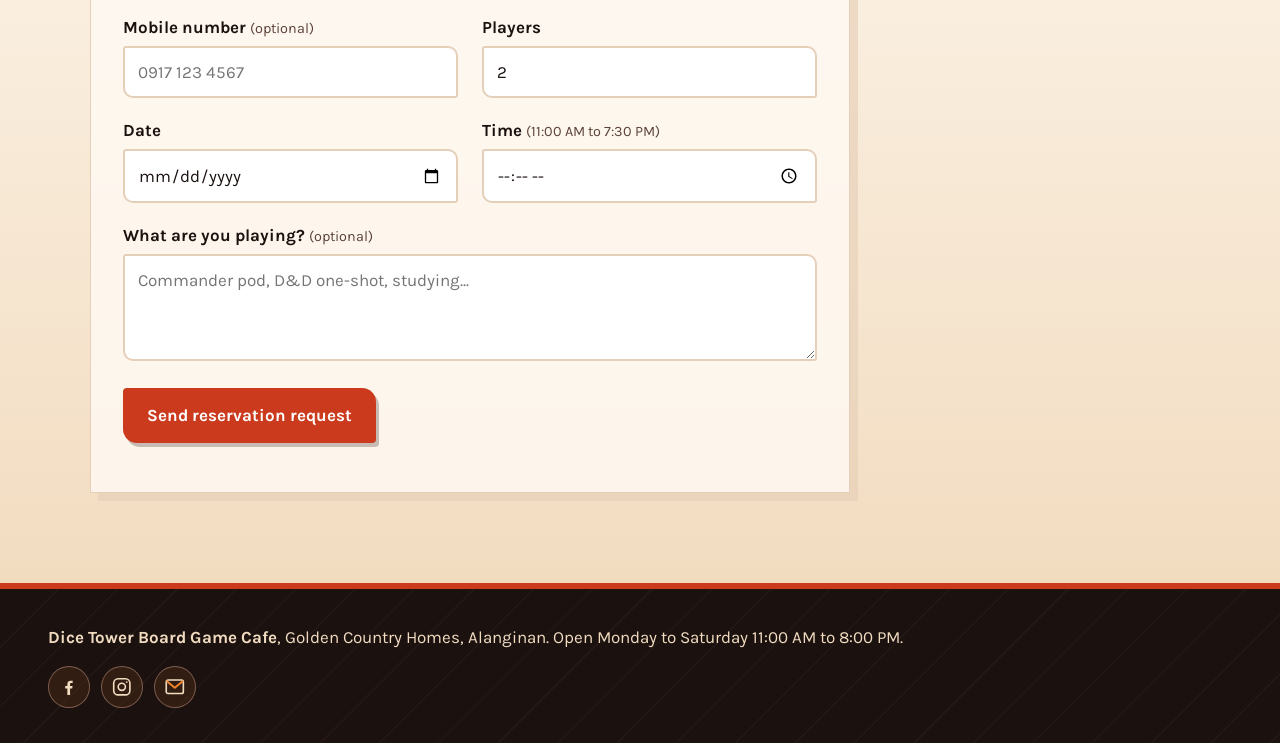
==== commit 2f00bd7d: "Overhaul InteractivePage" ====
--- a/index.html
+++ b/index.html
@@ -1,258 +1,278 @@
 <!DOCTYPE html>
 <html lang="en">
+
 <head>
   <meta charset="UTF-8">
   <meta name="viewport" content="width=device-width, initial-scale=1">
   <title>Dice Tower Board Game Cafe | Golden Country Homes, Alanginan</title>
-  <meta name="description" content="Coffee, pastries, board games and Magic: The Gathering nights at Dice Tower Board Game Cafe. Open Monday to Saturday 11:00 AM to 8:00 PM.">
+  <meta name="description"
+    content="Coffee, pastries, board games and Magic: The Gathering nights at Dice Tower Board Game Cafe. Open Monday to Saturday 11:00 AM to 8:00 PM.">
   <link rel="icon" type="image/png" href="images/favicon.png">
   <link rel="preconnect" href="https://fonts.googleapis.com">
   <link rel="preconnect" href="https://fonts.gstatic.com" crossorigin>
-  <link href="https://fonts.googleapis.com/css2?family=Karla:wght@400;500;700&family=Metamorphous&display=swap" rel="stylesheet">
+  <link href="https://fonts.googleapis.com/css2?family=Karla:wght@400;500;700&family=Metamorphous&display=swap"
+    rel="stylesheet">
   <link rel="stylesheet" href="css/styles.css">
   <link rel="stylesheet" href="css/dice.css?v=5">
-  <link rel="stylesheet" href="css/walking-cat.css">
 </head>
+
 <body>
 
-<a class="skip" href="#events">Skip to content</a>
-
-<script>document.documentElement.classList.add("intro-active");</script>
-<div class="page-intro" id="pageIntro" aria-label="Dice Tower page intro">
-  <p class="intro-message" id="introMessage" aria-live="polite">Rolling for the perfect start...</p>
-  <div class="intro-die" id="introDie" aria-hidden="true">
-    <svg class="d20-svg" viewBox="0 0 200 200">
-      <polygon class="d20-body" points="100,8 180,54 180,146 100,192 20,146 20,54"/>
-      <polygon class="d20-face" points="100,36 152,134 48,134"/>
-      <path class="d20-edge" d="M100 8V36M20 54L100 36L180 54M48 134L20 54M48 134L20 146M48 134L100 192M152 134L180 54M152 134L180 146M152 134L100 192M48 134H152"/>
-      <text class="d20-num" x="100" y="100">20</text>
-    </svg>
+  <a class="skip" href="#events">Skip to content</a>
+
+  <script>document.documentElement.classList.add("intro-active");</script>
+  <div class="page-intro" id="pageIntro" aria-label="Dice Tower page intro">
+    <p class="intro-message" id="introMessage" aria-live="polite">Rolling for the perfect start...</p>
+    <div class="intro-die" id="introDie" aria-hidden="true">
+      <svg class="d20-svg" viewBox="0 0 200 200">
+        <polygon class="d20-body" points="100,8 180,54 180,146 100,192 20,146 20,54" />
+        <polygon class="d20-face" points="100,36 152,134 48,134" />
+        <path class="d20-edge"
+          d="M100 8V36M20 54L100 36L180 54M48 134L20 54M48 134L20 146M48 134L100 192M152 134L180 54M152 134L180 146M152 134L100 192M48 134H152" />
+        <text class="d20-num" x="100" y="100">20</text>
+      </svg>
+    </div>
+    <div class="intro-cards" id="introCards" aria-hidden="true">
+      <div class="intro-card intro-card--ember">
+        <span class="intro-card-cost">1</span>
+        <span class="intro-card-art"></span>
+        <span class="intro-card-title">Ember Adept</span>
+        <span class="intro-card-type">Creature</span>
+        <span class="intro-card-copy">A spark can light the way.</span>
+        <span class="intro-card-power">2/2</span>
+      </div>
+      <div class="intro-card intro-card--grove">
+        <span class="intro-card-cost">2</span>
+        <span class="intro-card-art"></span>
+        <span class="intro-card-title">Grove Guardian</span>
+        <span class="intro-card-type">Creature</span>
+        <span class="intro-card-copy">The old trees remember.</span>
+        <span class="intro-card-power">3/3</span>
+      </div>
+      <div class="intro-card intro-card--arcane">
+        <span class="intro-card-cost">3</span>
+        <span class="intro-card-art"></span>
+        <span class="intro-card-title">Arcane Insight</span>
+        <span class="intro-card-type">Spell</span>
+        <span class="intro-card-copy">Every roll tells a story.</span>
+        <span class="intro-card-power">*/*</span>
+      </div>
+    </div>
+    <button class="intro-skip" id="introSkip" type="button">Skip intro</button>
   </div>
-  <div class="intro-cards" id="introCards" aria-hidden="true">
-    <div class="intro-card intro-card--ember">
-      <span class="intro-card-cost">1</span>
-      <span class="intro-card-art"></span>
-      <span class="intro-card-title">Ember Adept</span>
-      <span class="intro-card-type">Creature</span>
-      <span class="intro-card-copy">A spark can light the way.</span>
-      <span class="intro-card-power">2/2</span>
+
+  <header class="site-header">
+    <a class="brand" href="#home" aria-label="Dice Tower, back to top">
+      <img src="images/logo-wordmark.png" alt="Dice Tower" width="700" height="109">
+    </a>
+    <button class="nav-toggle" aria-expanded="false" aria-controls="site-nav" aria-label="Open menu">
+      <span></span><span></span><span></span>
+    </button>
+    <nav id="site-nav" class="site-nav">
+      <a href="order.html">Menu</a>
+      <a href="gallery.html">Gallery</a>
+      <a href="activities.html">Interactive Activities</a>
+      <a href="#events">Events</a>
+      <a href="#about">About</a>
+      <a href="#visit">Visit</a>
+      <a class="nav-cta" href="#reserve">Reserve a table</a>
+    </nav>
+  </header>
+
+  <main>
+
+    <!-- HERO -->
+    <section id="home" class="hero">
+      <div class="hero-text">
+        <h1>Coffee, cards, and quests await.</h1>
+        <p class="lede">A board game cafe with a local game store feel in Golden Country Homes, Alanginan. Grab a latte,
+          claim a table, and play Magic, Dungeons and Dragons, or anything off our shelf.</p>
+        <div class="hero-actions">
+          <a class="btn btn-primary" href="order.html">Explore the menu</a>
+          <a class="btn btn-ghost" href="#reserve">Reserve a table</a>
+        </div>
+      </div>
+      <div class="hero-art">
+        <img src="images/logo.png" width="847" height="1000"
+          alt="Dice Tower logo: a red dragon curled around a stone tower, serving a burger on a platter">
+        <p class="open-status" id="openStatus" aria-live="polite">Open Monday to Saturday, 11:00 AM to 8:00 PM</p>
+      </div>
+    </section>
+
+    <!-- EVENTS -->
+    <section id="events" class="section section-dark">
+      <div class="section-head">
+        <h2>Events board</h2>
+        <p>Sign up at the counter or reserve a table below. Seats fill up fast on tournament nights.</p>
+      </div>
+      <div id="eventsStatus" class="status-note" aria-live="polite">Loading events...</div>
+      <div class="quest-board">
+        <ul id="eventsList" class="events"></ul>
+      </div>
+    </section>
+
+    <!-- ABOUT -->
+    <section id="about" class="section about">
+      <div class="about-copy">
+        <h2>About Dice Tower</h2>
+        <p>We started Dice Tower for the students and card players who never had a comfortable place to play. Good
+          coffee, big tables, and a shelf of games you can borrow for the afternoon.</p>
+        <p>New to tabletop games? Ask at the counter and we will teach you a game in ten minutes. Already have a deck?
+          Bring it. Singles, sleeves and playmats are on the shelf by the door.</p>
+      </div>
+      <ul class="about-facts">
+        <li><strong>Magic: The Gathering</strong> and other TCGs, played here every week</li>
+        <li><strong>Board game library</strong> free to play with any order</li>
+        <li><strong>Student friendly</strong> prices and long, quiet afternoons</li>
+      </ul>
+    </section>
+
+    <!-- VISIT -->
+    <section id="visit" class="section visit">
+      <div class="visit-info">
+        <h2>Find us</h2>
+        <address>Golden Country Homes<br>Alanginan</address>
+        <table class="hours">
+          <caption class="visually-hidden">Opening hours</caption>
+          <tr>
+            <th scope="row">Monday</th>
+            <td>11:00 AM to 8:00 PM</td>
+          </tr>
+          <tr>
+            <th scope="row">Tuesday</th>
+            <td>11:00 AM to 8:00 PM</td>
+          </tr>
+          <tr>
+            <th scope="row">Wednesday</th>
+            <td>11:00 AM to 8:00 PM</td>
+          </tr>
+          <tr>
+            <th scope="row">Thursday</th>
+            <td>11:00 AM to 8:00 PM</td>
+          </tr>
+          <tr>
+            <th scope="row">Friday</th>
+            <td>11:00 AM to 8:00 PM</td>
+          </tr>
+          <tr>
+            <th scope="row">Saturday</th>
+            <td>11:00 AM to 8:00 PM</td>
+          </tr>
+          <tr>
+            <th scope="row">Sunday</th>
+            <td>Closed</td>
+          </tr>
+        </table>
+        <a class="btn btn-ghost" target="_blank" rel="noopener"
+          href="https://www.google.com/maps/search/?api=1&query=Golden+Country+Homes+Alanginan">Open in Google Maps</a>
+      </div>
+      <div class="map-frame">
+        <iframe title="Map showing Golden Country Homes, Alanginan" loading="lazy"
+          referrerpolicy="no-referrer-when-downgrade"
+          src="https://www.google.com/maps/embed?pb=!1m18!1m12!1m3!1d4873.875512984858!2d121.07132687600064!3d13.785962386609494!2m3!1f0!2f0!3f0!3m2!1i1024!2i768!4f13.1!3m3!1m2!1s0x33bd0fa6397ee605%3A0xbcc55e338edc14ad!2sDice%20Tower%20Board%20Game%20Cafe!5e1!3m2!1sen!2sph!4v1792297805161!5m2!1sen!2sph"></iframe>
+      </div>
+    </section>
+
+    <!-- RESERVE -->
+    <section id="reserve" class="section reserve">
+      <div class="section-head">
+        <h2>Reserve a table</h2>
+        <p>Tell us when you are coming and how many players. We will confirm by email or phone.</p>
+      </div>
+      <form id="reserveForm" class="form" novalidate>
+        <input type="text" name="_honey" class="visually-hidden" tabindex="-1" autocomplete="off" aria-hidden="true">
+        <div class="field">
+          <label for="name">Your name</label>
+          <input id="name" name="name" type="text" autocomplete="name" required>
+          <p class="error" id="nameError"></p>
+        </div>
+        <div class="field">
+          <label for="email">Email</label>
+          <input id="email" name="email" type="email" autocomplete="email" required>
+          <p class="error" id="emailError"></p>
+        </div>
+        <div class="field">
+          <label for="phone">Mobile number <span class="optional">(optional)</span></label>
+          <input id="phone" name="phone" type="tel" autocomplete="tel" placeholder="0917 123 4567">
+          <p class="error" id="phoneError"></p>
+        </div>
+        <div class="field">
+          <label for="guests">Players</label>
+          <input id="guests" name="guests" type="number" min="1" max="12" value="2" required>
+          <p class="error" id="guestsError"></p>
+        </div>
+        <div class="field">
+          <label for="date">Date</label>
+          <input id="date" name="date" type="date" required>
+          <p class="error" id="dateError"></p>
+        </div>
+        <div class="field">
+          <label for="time">Time <span class="optional">(11:00 AM to 7:30 PM)</span></label>
+          <input id="time" name="time" type="time" min="11:00" max="19:30" required>
+          <p class="error" id="timeError"></p>
+        </div>
+        <div class="field field-wide">
+          <label for="notes">What are you playing? <span class="optional">(optional)</span></label>
+          <textarea id="notes" name="notes" rows="3"
+            placeholder="Commander pod, D&amp;D one-shot, studying..."></textarea>
+        </div>
+        <div class="field-wide">
+          <button class="btn btn-primary" type="submit">Send reservation request</button>
+          <p id="formStatus" class="form-status" aria-live="polite"></p>
+        </div>
+      </form>
+    </section>
+
+  </main>
+
+  <aside class="d20-widget" aria-label="D20 dice roller">
+    <div class="d20-widget-bubble" id="d20WidgetBubble">
+      <p class="d20-widget-text" id="d20WidgetText" aria-live="polite">Tap for a roll!</p>
+      <button class="d20-widget-close" id="d20WidgetClose" type="button"
+        aria-label="Close D20 speech bubble">&times;</button>
     </div>
-    <div class="intro-card intro-card--grove">
-      <span class="intro-card-cost">2</span>
-      <span class="intro-card-art"></span>
-      <span class="intro-card-title">Grove Guardian</span>
-      <span class="intro-card-type">Creature</span>
-      <span class="intro-card-copy">The old trees remember.</span>
-      <span class="intro-card-power">3/3</span>
-    </div>
-    <div class="intro-card intro-card--arcane">
-      <span class="intro-card-cost">3</span>
-      <span class="intro-card-art"></span>
-      <span class="intro-card-title">Arcane Insight</span>
-      <span class="intro-card-type">Spell</span>
-      <span class="intro-card-copy">Every roll tells a story.</span>
-      <span class="intro-card-power">*/*</span>
-    </div>
-  </div>
-  <button class="intro-skip" id="introSkip" type="button">Skip intro</button>
-</div>
-
-<header class="site-header">
-  <a class="brand" href="#home" aria-label="Dice Tower, back to top">
-    <img src="images/logo-wordmark.png" alt="Dice Tower" width="700" height="109">
-  </a>
-  <button class="nav-toggle" aria-expanded="false" aria-controls="site-nav" aria-label="Open menu">
-    <span></span><span></span><span></span>
-  </button>
-  <nav id="site-nav" class="site-nav">
-    <a href="order.html">Menu</a>
-    <a href="gallery.html">Gallery</a>
-    <a href="activities.html">Interactive Activities</a>
-    <a href="#events">Events</a>
-    <a href="#about">About</a>
-    <a href="#visit">Visit</a>
-    <a class="nav-cta" href="#reserve">Reserve a table</a>
-  </nav>
-</header>
-
-<main>
-
-<!-- HERO -->
-<section id="home" class="hero">
-  <div class="hero-text">
-    <h1>Coffee, cards, and quests await.</h1>
-    <p class="lede">A board game cafe with a local game store feel in Golden Country Homes, Alanginan. Grab a latte, claim a table, and play Magic, Dungeons and Dragons, or anything off our shelf.</p>
-    <div class="hero-actions">
-      <a class="btn btn-primary" href="order.html">Explore the menu</a>
-      <a class="btn btn-ghost" href="#reserve">Reserve a table</a>
-    </div>
-  </div>
-  <div class="hero-art">
-    <img src="images/logo.png" width="847" height="1000"
-         alt="Dice Tower logo: a red dragon curled around a stone tower, serving a burger on a platter">
-    <p class="open-status" id="openStatus" aria-live="polite">Open Monday to Saturday, 11:00 AM to 8:00 PM</p>
-  </div>
-</section>
-
-<!-- EVENTS -->
-<section id="events" class="section section-dark">
-  <div class="section-head">
-    <h2>Events board</h2>
-    <p>Sign up at the counter or reserve a table below. Seats fill up fast on tournament nights.</p>
-  </div>
-  <div id="eventsStatus" class="status-note" aria-live="polite">Loading events...</div>
-  <div class="quest-board">
-    <ul id="eventsList" class="events"></ul>
-  </div>
-</section>
-
-<!-- ABOUT -->
-<section id="about" class="section about">
-  <div class="about-copy">
-    <h2>About Dice Tower</h2>
-    <p>We started Dice Tower for the students and card players who never had a comfortable place to play. Good coffee, big tables, and a shelf of games you can borrow for the afternoon.</p>
-    <p>New to tabletop games? Ask at the counter and we will teach you a game in ten minutes. Already have a deck? Bring it. Singles, sleeves and playmats are on the shelf by the door.</p>
-  </div>
-  <ul class="about-facts">
-    <li><strong>Magic: The Gathering</strong> and other TCGs, played here every week</li>
-    <li><strong>Board game library</strong> free to play with any order</li>
-    <li><strong>Student friendly</strong> prices and long, quiet afternoons</li>
-  </ul>
-</section>
-
-<!-- VISIT -->
-<section id="visit" class="section visit">
-  <div class="visit-info">
-    <h2>Find us</h2>
-    <address>Golden Country Homes<br>Alanginan</address>
-    <table class="hours">
-      <caption class="visually-hidden">Opening hours</caption>
-      <tr><th scope="row">Monday</th><td>11:00 AM to 8:00 PM</td></tr>
-      <tr><th scope="row">Tuesday</th><td>11:00 AM to 8:00 PM</td></tr>
-      <tr><th scope="row">Wednesday</th><td>11:00 AM to 8:00 PM</td></tr>
-      <tr><th scope="row">Thursday</th><td>11:00 AM to 8:00 PM</td></tr>
-      <tr><th scope="row">Friday</th><td>11:00 AM to 8:00 PM</td></tr>
-      <tr><th scope="row">Saturday</th><td>11:00 AM to 8:00 PM</td></tr>
-      <tr><th scope="row">Sunday</th><td>Closed</td></tr>
-    </table>
-    <a class="btn btn-ghost" target="_blank" rel="noopener" href="https://www.google.com/maps/search/?api=1&query=Golden+Country+Homes+Alanginan">Open in Google Maps</a>
-  </div>
-  <div class="map-frame">
-    <iframe title="Map showing Golden Country Homes, Alanginan" loading="lazy" referrerpolicy="no-referrer-when-downgrade"
-      src="https://www.google.com/maps/embed?pb=!1m18!1m12!1m3!1d4873.875512984858!2d121.07132687600064!3d13.785962386609494!2m3!1f0!2f0!3f0!3m2!1i1024!2i768!4f13.1!3m3!1m2!1s0x33bd0fa6397ee605%3A0xbcc55e338edc14ad!2sDice%20Tower%20Board%20Game%20Cafe!5e1!3m2!1sen!2sph!4v1792297805161!5m2!1sen!2sph"></iframe>
-  </div>
-</section>
-
-<!-- RESERVE -->
-<section id="reserve" class="section reserve">
-  <div class="section-head">
-    <h2>Reserve a table</h2>
-    <p>Tell us when you are coming and how many players. We will confirm by email or phone.</p>
-  </div>
-  <form id="reserveForm" class="form" novalidate>
-    <input type="text" name="_honey" class="visually-hidden" tabindex="-1" autocomplete="off" aria-hidden="true">
-    <div class="field">
-      <label for="name">Your name</label>
-      <input id="name" name="name" type="text" autocomplete="name" required>
-      <p class="error" id="nameError"></p>
-    </div>
-    <div class="field">
-      <label for="email">Email</label>
-      <input id="email" name="email" type="email" autocomplete="email" required>
-      <p class="error" id="emailError"></p>
-    </div>
-    <div class="field">
-      <label for="phone">Mobile number <span class="optional">(optional)</span></label>
-      <input id="phone" name="phone" type="tel" autocomplete="tel" placeholder="0917 123 4567">
-      <p class="error" id="phoneError"></p>
-    </div>
-    <div class="field">
-      <label for="guests">Players</label>
-      <input id="guests" name="guests" type="number" min="1" max="12" value="2" required>
-      <p class="error" id="guestsError"></p>
-    </div>
-    <div class="field">
-      <label for="date">Date</label>
-      <input id="date" name="date" type="date" required>
-      <p class="error" id="dateError"></p>
-    </div>
-    <div class="field">
-      <label for="time">Time <span class="optional">(11:00 AM to 7:30 PM)</span></label>
-      <input id="time" name="time" type="time" min="11:00" max="19:30" required>
-      <p class="error" id="timeError"></p>
-    </div>
-    <div class="field field-wide">
-      <label for="notes">What are you playing? <span class="optional">(optional)</span></label>
-      <textarea id="notes" name="notes" rows="3" placeholder="Commander pod, D&amp;D one-shot, studying..."></textarea>
-    </div>
-    <div class="field-wide">
-      <button class="btn btn-primary" type="submit">Send reservation request</button>
-      <p id="formStatus" class="form-status" aria-live="polite"></p>
-    </div>
-  </form>
-</section>
-
-</main>
-
-<aside class="d20-widget" aria-label="D20 dice roller">
-  <div class="d20-widget-bubble" id="d20WidgetBubble">
-    <p class="d20-widget-text" id="d20WidgetText" aria-live="polite">Tap for a roll!</p>
-    <button class="d20-widget-close" id="d20WidgetClose" type="button" aria-label="Close D20 speech bubble">&times;</button>
-  </div>
-  <button class="d20-widget-btn" id="d20WidgetBtn" type="button" aria-label="Roll the D20">
-    <svg class="d20-svg" id="d20WidgetSvg" viewBox="0 0 200 200" aria-hidden="true">
-      <polygon class="d20-body" points="100,8 180,54 180,146 100,192 20,146 20,54"/>
-      <polygon class="d20-face" points="100,36 152,134 48,134"/>
-      <path class="d20-edge" d="M100 8V36M20 54L100 36L180 54M48 134L20 54M48 134L20 146M48 134L100 192M152 134L180 54M152 134L180 146M152 134L100 192M48 134H152"/>
-      <text class="d20-num" id="d20WidgetNum" x="100" y="100">20</text>
-    </svg>
-  </button>
-</aside>
-
-<div class="walking-cat" aria-hidden="true">
-  <svg class="walking-cat-svg" viewBox="0 0 180 110" role="presentation">
-    <g class="cat-tail">
-      <path class="cat-tail-base" d="M47 61C25 57 19 43 25 28C29 18 40 17 45 25"/>
-      <path class="cat-stripe cat-tail-stripe" d="M25 43l9 4M29 30l9 3"/>
-    </g>
-    <g class="cat-leg cat-leg--back-a"><path class="cat-leg-outline" d="M57 70Q61 79 55 87L51 94Q53 97 61 96"/><path class="cat-leg-fill" d="M57 70Q61 79 55 87L51 94Q53 97 61 96"/><path class="cat-leg-mark" d="M55 78l9 3m-12 5 8 3"/></g>
-    <g class="cat-leg cat-leg--back-b"><path class="cat-leg-outline" d="M73 70Q76 79 73 87L76 94Q80 97 87 95"/><path class="cat-leg-fill" d="M73 70Q76 79 73 87L76 94Q80 97 87 95"/><path class="cat-leg-mark" d="M70 78l9 3m-6 6 9 2"/></g>
-    <path class="cat-body" d="M43 57c4-15 17-23 39-23h22c17 0 27 10 30 25l-5 16H61c-11 0-18-7-18-18z"/>
-    <path class="cat-belly" d="M77 70c9 5 23 5 34 0l-3 7H79z"/>
-    <path class="cat-stripe" d="M54 48l13 5-8 10M74 37l12 9-10 8M95 36l11 10-9 7M112 42l9 9-8 4"/>
-    <path class="cat-fur-mark" d="M63 59l7 2m10 4 6 2m16-2 7 2"/>
-    <g class="cat-leg cat-leg--front-a"><path class="cat-leg-outline" d="M116 70Q113 79 117 87L120 93Q123 97 134 95"/><path class="cat-leg-fill" d="M116 70Q113 79 117 87L120 93Q123 97 134 95"/><path class="cat-leg-mark" d="M113 78l9 3m-6 6 8 2"/></g>
-    <g class="cat-leg cat-leg--front-b"><path class="cat-leg-outline" d="M130 70Q132 80 136 88L140 93Q144 97 154 95"/><path class="cat-leg-fill" d="M130 70Q132 80 136 88L140 93Q144 97 154 95"/><path class="cat-leg-mark" d="M128 78l9 3m-5 7 9 2"/></g>
-    <path class="cat-chest" d="M126 57c-5 6-8 12-8 20h20l-2-18z"/>
-    <path class="cat-head" d="M117 40l1-19 14 12c7-2 16 1 21 7l9 3-4 9c-1 10-9 17-22 17-13 0-22-8-22-19 0-4 1-7 3-10z"/>
-    <path class="cat-ear-inner" d="M122 27l7 7-8 1zM143 33l7-5 1 9z"/>
-    <path class="cat-face-stripe" d="M132 34l5 6-3 5m8-11 2 10m6-7-3 8"/>
-    <ellipse class="cat-muzzle" cx="150" cy="53" rx="8" ry="5"/>
-    <path class="cat-nose" d="M151 49l4 3-4 3-4-3z"/>
-    <ellipse class="cat-eye" cx="139" cy="46" rx="2.2" ry="3.2"/>
-    <ellipse class="cat-eye" cx="153" cy="46" rx="2.2" ry="3.2"/>
-    <path class="cat-mouth" d="M151 55v3m0 0-4 2m4-2 4 2"/>
-    <path class="cat-whisker" d="M145 55l-12-2m12 5-12 2m18-5 11-2m-11 5 11 2"/>
-  </svg>
-</div>
-
-<footer class="site-footer">
-  <p><strong>Dice Tower Board Game Cafe</strong>, Golden Country Homes, Alanginan. Open Monday to Saturday 11:00 AM to 8:00 PM.</p>
-  <nav class="footer-links" aria-label="Social media and contact">
-    <a href="https://www.facebook.com/dicetowerboardgamecafe" target="_blank" rel="noopener noreferrer" aria-label="Facebook" title="Facebook">
-      <svg viewBox="0 0 24 24" aria-hidden="true"><path d="M13.4 21v-7.2h2.4l.4-2.8h-2.8V9.2c0-.8.3-1.3 1.4-1.3h1.5V5.4c-.3 0-1.2-.1-2.2-.1-2.2 0-3.7 1.3-3.7 3.8V11H8v2.8h2.4V21z"/></svg>
-    </a>
-    <a href="https://www.instagram.com/dicetowerboardgamecafeph" target="_blank" rel="noopener noreferrer" aria-label="Instagram" title="Instagram">
-      <svg viewBox="0 0 24 24" aria-hidden="true"><rect x="3" y="3" width="18" height="18" rx="5"/><circle cx="12" cy="12" r="4"/><circle class="icon-dot" cx="17.5" cy="6.8" r="1"/></svg>
-    </a>
-    <a href="mailto:dicetowerboardgamecafe@gmail.com" aria-label="Email Dice Tower" title="Email Dice Tower">
-      <svg viewBox="0 0 24 24" aria-hidden="true"><rect x="2.5" y="4.5" width="19" height="15" rx="2"/><path class="gmail-mark" d="m3.5 6 8.5 7 8.5-7"/></svg>
-    </a>
-  </nav>
-</footer>
-
-<script src="js/config.js?v=3"></script>
-<script src="js/script.js?v=3"></script>
-<script src="js/dice.js?v=7"></script>
+    <button class="d20-widget-btn" id="d20WidgetBtn" type="button" aria-label="Roll the D20">
+      <svg class="d20-svg" id="d20WidgetSvg" viewBox="0 0 200 200" aria-hidden="true">
+        <polygon class="d20-body" points="100,8 180,54 180,146 100,192 20,146 20,54" />
+        <polygon class="d20-face" points="100,36 152,134 48,134" />
+        <path class="d20-edge"
+          d="M100 8V36M20 54L100 36L180 54M48 134L20 54M48 134L20 146M48 134L100 192M152 134L180 54M152 134L180 146M152 134L100 192M48 134H152" />
+        <text class="d20-num" id="d20WidgetNum" x="100" y="100">20</text>
+      </svg>
+    </button>
+  </aside>
+
+  <footer class="site-footer">
+    <p><strong>Dice Tower Board Game Cafe</strong>, Golden Country Homes, Alanginan. Open Monday to Saturday 11:00 AM to
+      8:00 PM.</p>
+    <nav class="footer-links" aria-label="Social media and contact">
+      <a href="https://www.facebook.com/dicetowerboardgamecafe" target="_blank" rel="noopener noreferrer"
+        aria-label="Facebook" title="Facebook">
+        <svg viewBox="0 0 24 24" aria-hidden="true">
+          <path
+            d="M13.4 21v-7.2h2.4l.4-2.8h-2.8V9.2c0-.8.3-1.3 1.4-1.3h1.5V5.4c-.3 0-1.2-.1-2.2-.1-2.2 0-3.7 1.3-3.7 3.8V11H8v2.8h2.4V21z" />
+        </svg>
+      </a>
+      <a href="https://www.instagram.com/dicetowerboardgamecafeph" target="_blank" rel="noopener noreferrer"
+        aria-label="Instagram" title="Instagram">
+        <svg viewBox="0 0 24 24" aria-hidden="true">
+          <rect x="3" y="3" width="18" height="18" rx="5" />
+          <circle cx="12" cy="12" r="4" />
+          <circle class="icon-dot" cx="17.5" cy="6.8" r="1" />
+        </svg>
+      </a>
+      <a href="mailto:dicetowerboardgamecafe@gmail.com" aria-label="Email Dice Tower" title="Email Dice Tower">
+        <svg viewBox="0 0 24 24" aria-hidden="true">
+          <rect x="2.5" y="4.5" width="19" height="15" rx="2" />
+          <path class="gmail-mark" d="m3.5 6 8.5 7 8.5-7" />
+        </svg>
+      </a>
+    </nav>
+  </footer>
+
+  <script src="js/config.js?v=3"></script>
+  <script src="js/script.js?v=3"></script>
+  <script src="js/dice.js?v=7"></script>
 </body>
+
 </html>
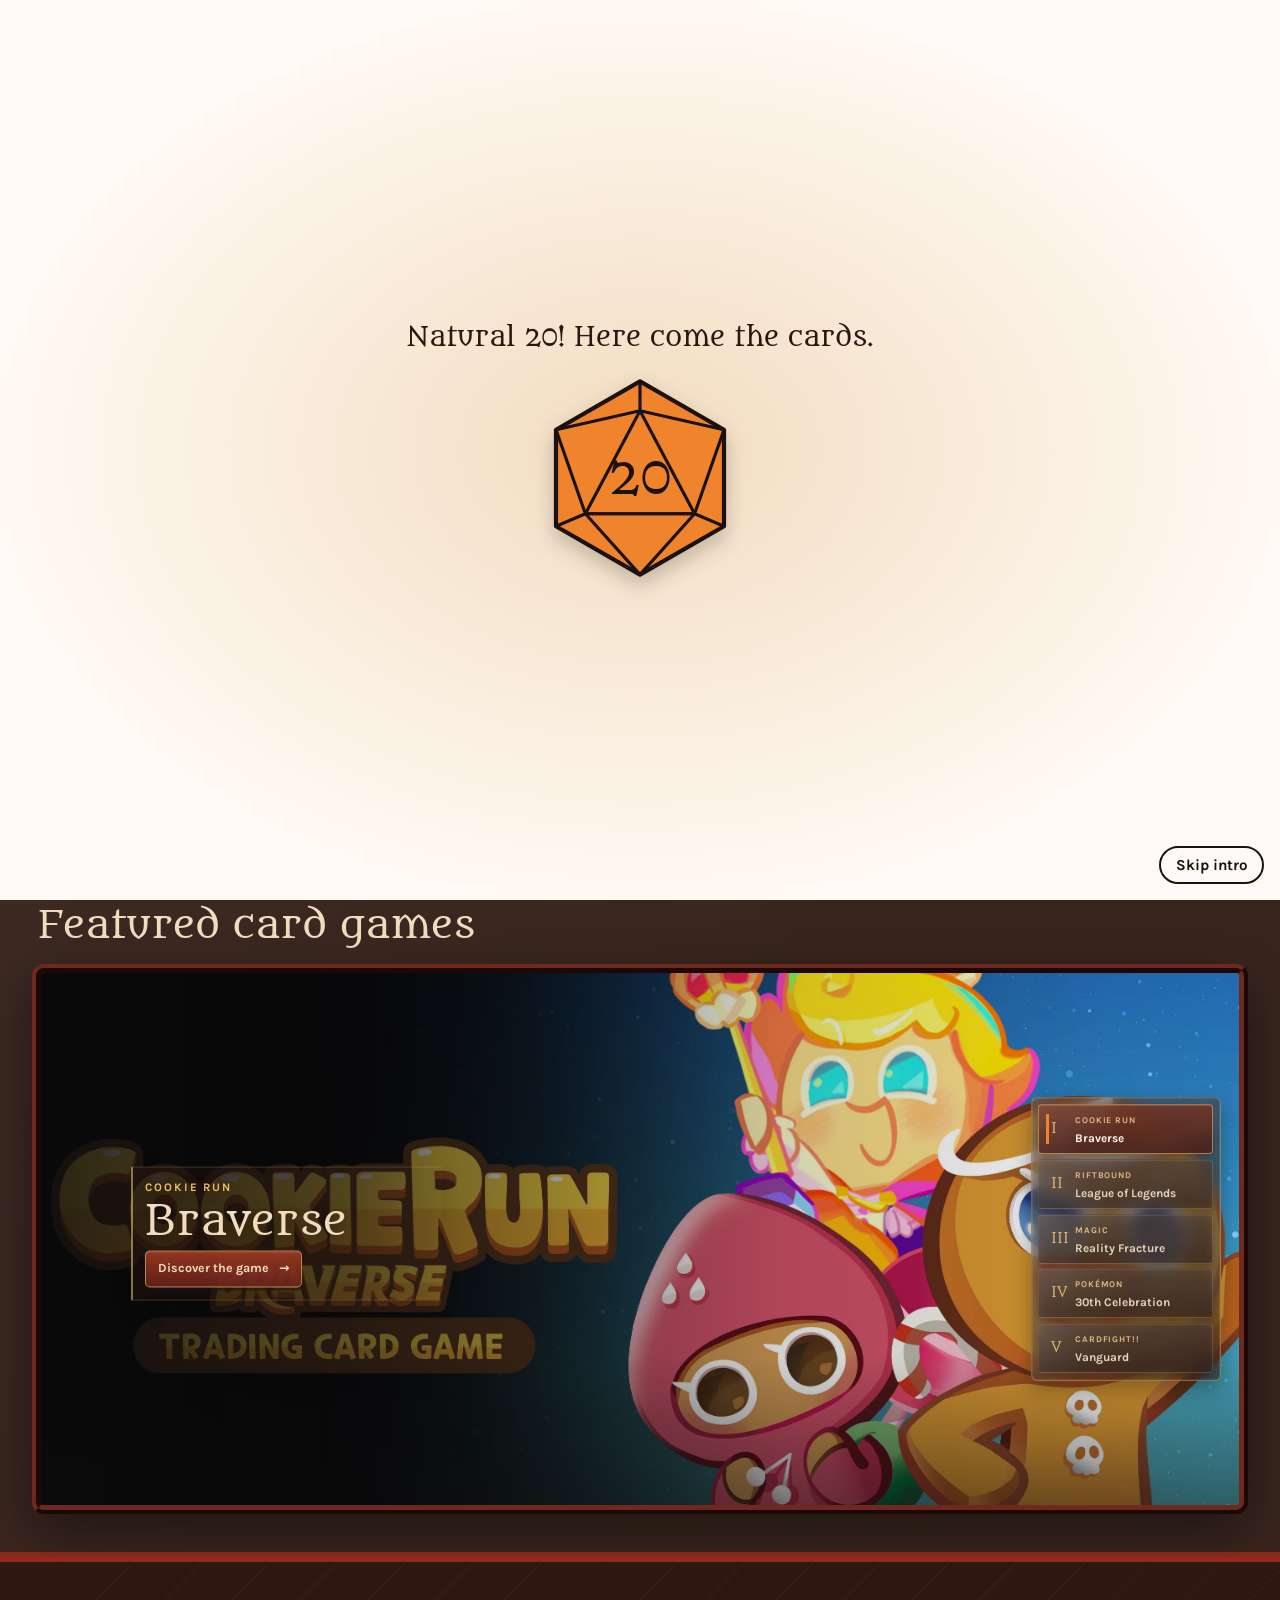
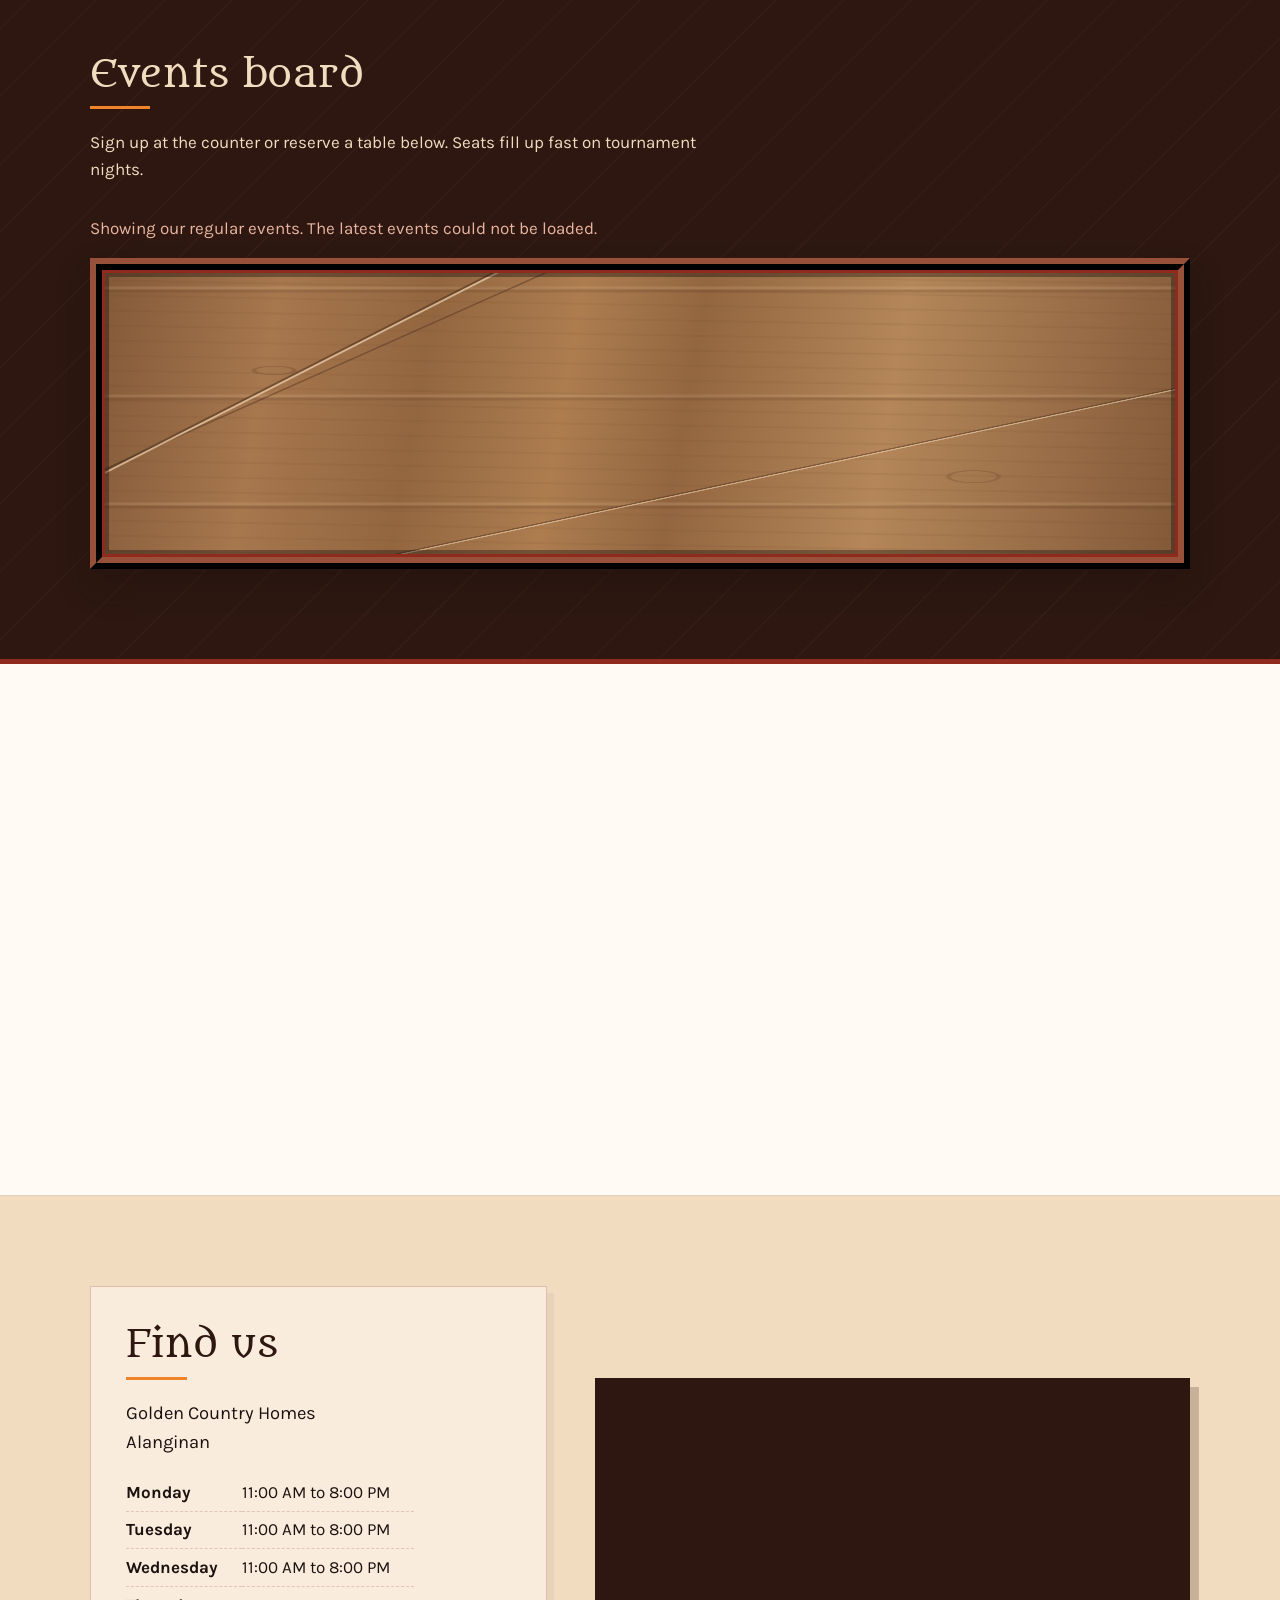
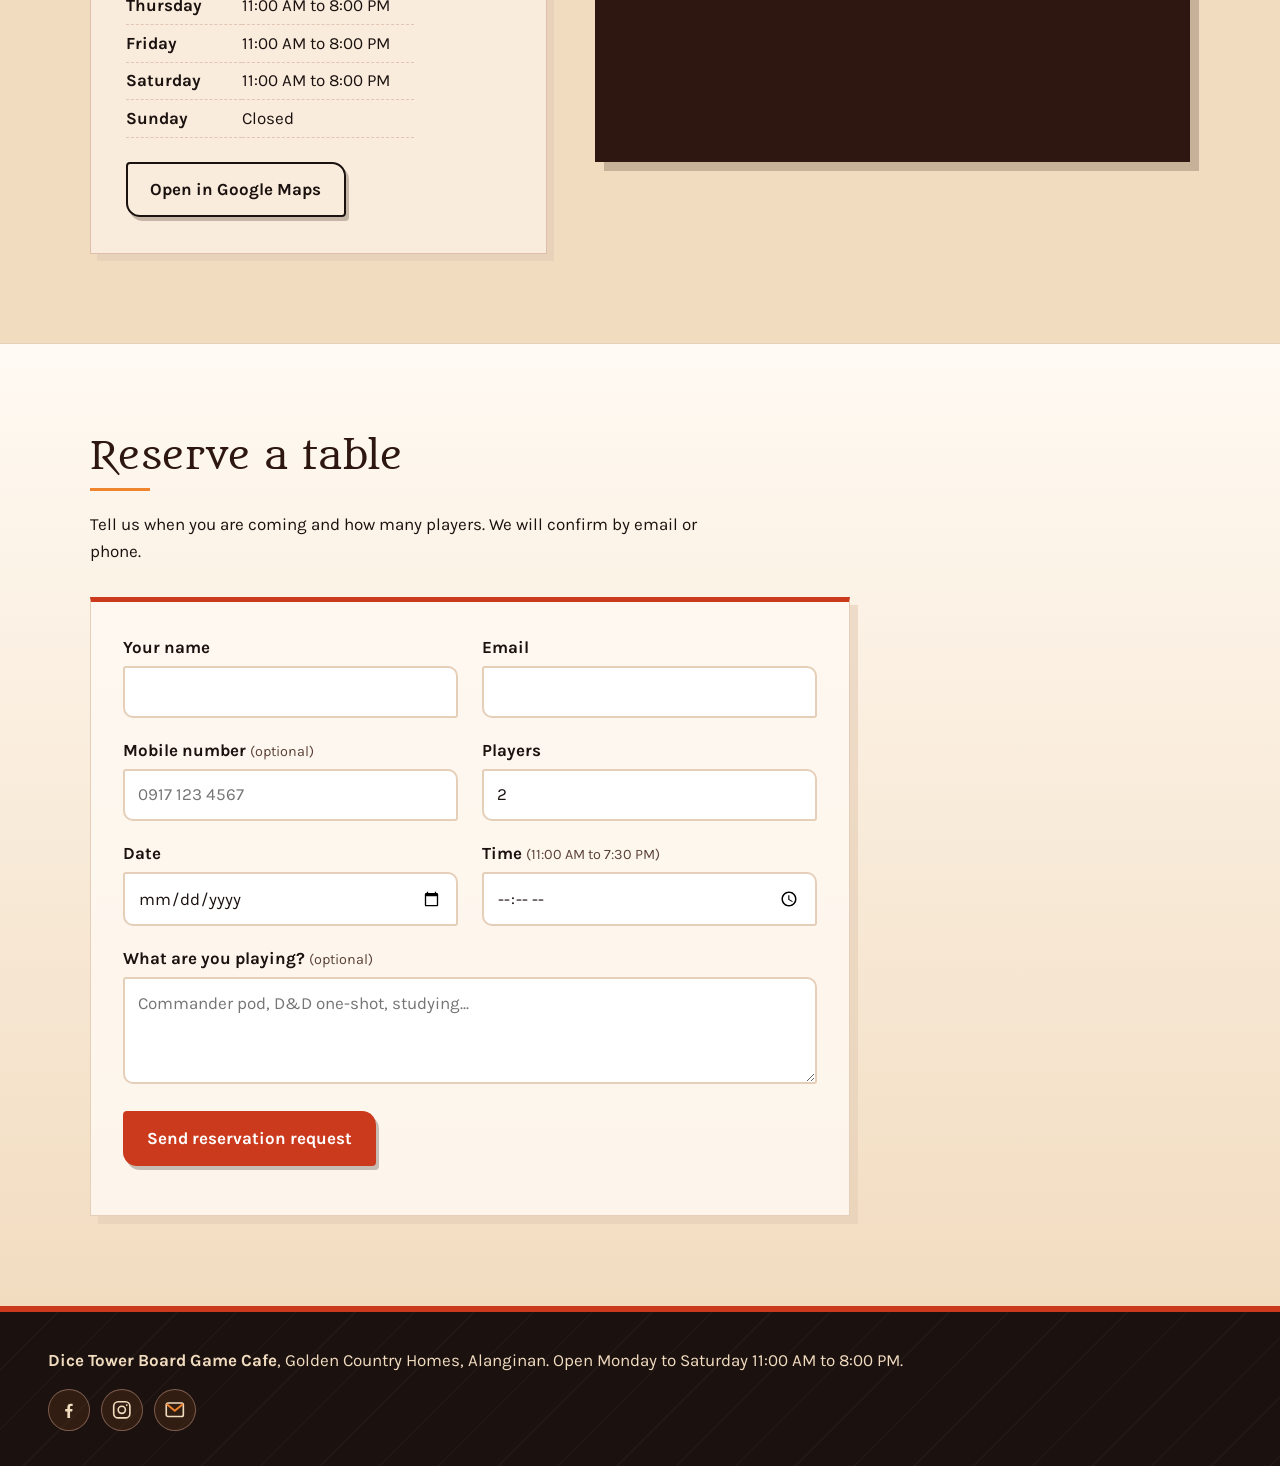
==== commit 08d41a29: "Additional Updates" ====
--- a/index.html
+++ b/index.html
@@ -14,6 +14,7 @@
     rel="stylesheet">
   <link rel="stylesheet" href="css/styles.css">
   <link rel="stylesheet" href="css/dice.css?v=5">
+  <link rel="stylesheet" href="css/tcg-gallery.css?v=11">
 </head>
 
 <body>
@@ -93,9 +94,77 @@
         </div>
       </div>
       <div class="hero-art">
-        <img src="images/logo.png" width="847" height="1000"
+        <img src="images/logo.png?v=2" width="847" height="1000"
           alt="Dice Tower logo: a red dragon curled around a stone tower, serving a burger on a platter">
-        <p class="open-status" id="openStatus" aria-live="polite">Open Monday to Saturday, 11:00 AM to 8:00 PM</p>
+        <p class="open-status" id="openStatus" aria-live="polite">
+          <span class="status-copy">
+            <strong class="status-label">Cafe hours</strong>
+            <span class="status-hours">Opening time updates daily</span>
+          </span>
+        </p>
+      </div>
+    </section>
+
+    <!-- FEATURED TRADING CARD GAMES -->
+    <section class="tcg-gallery" aria-labelledby="tcgGalleryTitle">
+      <div class="tcg-gallery-inner">
+        <div class="tcg-gallery-heading">
+          <div>
+            <p class="tcg-eyebrow">At the Dice Tower</p>
+            <h2 id="tcgGalleryTitle">Featured card games</h2>
+          </div>
+        </div>
+        <div class="tcg-carousel" id="tcgCarousel" aria-roledescription="carousel" aria-label="Featured trading card games">
+          <div class="tcg-slides" aria-live="off">
+            <article class="tcg-slide is-active" id="tcgSlide0" data-tcg-slide="0" role="tabpanel" aria-labelledby="tcgTab0" aria-hidden="false">
+              <img src="images/tcg/cookierun-braverse-hd.jpg" alt="Cookie Run Braverse TCG characters on a starry blue background" width="3080" height="1732" fetchpriority="high">
+              <div class="tcg-slide-copy">
+                <span class="tcg-slide-kicker">Cookie Run</span>
+                <h3>Braverse</h3>
+                <a class="tcg-shop-link" href="https://cookierunbraverse.com/asia/decks" target="_blank" rel="noopener noreferrer">Discover the game <span aria-hidden="true">&rarr;</span></a>
+              </div>
+            </article>
+            <article class="tcg-slide" id="tcgSlide1" data-tcg-slide="1" role="tabpanel" aria-labelledby="tcgTab1" aria-hidden="true" inert>
+              <img src="images/tcg/riftbound-origins.png" alt="Ahri, Yasuo, and Jinx in Riftbound League of Legends Trading Card Game key art" width="1500" height="844" loading="lazy">
+              <div class="tcg-slide-copy">
+                <span class="tcg-slide-kicker">League of Legends</span>
+                <h3>Riftbound</h3>
+                <a class="tcg-shop-link" href="https://playriftbound.com/en-us/" target="_blank" rel="noopener noreferrer" tabindex="-1">Discover the game <span aria-hidden="true">&rarr;</span></a>
+              </div>
+            </article>
+            <article class="tcg-slide" id="tcgSlide2" data-tcg-slide="2" role="tabpanel" aria-labelledby="tcgTab2" aria-hidden="true" inert>
+              <img src="images/tcg/magic-reality-fracture.jpg" alt="A magical battle from Magic: The Gathering Reality Fracture" width="1920" height="1080" loading="lazy">
+              <div class="tcg-slide-copy">
+                <span class="tcg-slide-kicker">Magic: The Gathering</span>
+                <h3>Reality Fracture</h3>
+                <a class="tcg-shop-link" href="https://magic.wizards.com/" target="_blank" rel="noopener noreferrer" tabindex="-1">Discover the game <span aria-hidden="true">&rarr;</span></a>
+              </div>
+            </article>
+            <article class="tcg-slide" id="tcgSlide3" data-tcg-slide="3" role="tabpanel" aria-labelledby="tcgTab3" aria-hidden="true" inert>
+              <img src="images/tcg/pokemon-30th-celebration.webp" alt="Pikachu, Mew, and Mewtwo above the Pokémon TCG 30th Celebration emblem" width="2880" height="1944" loading="lazy">
+              <div class="tcg-slide-copy">
+                <span class="tcg-slide-kicker">Pokémon TCG</span>
+                <h3>30th Celebration</h3>
+                <a class="tcg-shop-link" href="https://www.30th.pokemon-card.com/product/m6a" target="_blank" rel="noopener noreferrer" tabindex="-1">Explore the celebration <span aria-hidden="true">&rarr;</span></a>
+              </div>
+            </article>
+            <article class="tcg-slide" id="tcgSlide4" data-tcg-slide="4" role="tabpanel" aria-labelledby="tcgTab4" aria-hidden="true" inert>
+              <img src="images/tcg/vg.jpg" alt="Cardfight!! Vanguard Divinez key art featuring its cardfighters" width="1280" height="720" loading="lazy">
+              <div class="tcg-slide-copy">
+                <span class="tcg-slide-kicker">Cardfight!!</span>
+                <h3>Vanguard</h3>
+                <a class="tcg-shop-link" href="https://en.cf-vanguard.com/" target="_blank" rel="noopener noreferrer" tabindex="-1">Discover the game <span aria-hidden="true">&rarr;</span></a>
+              </div>
+            </article>
+          </div>
+          <div class="tcg-tabs" role="tablist" aria-label="Choose a featured game">
+            <button class="tcg-tab is-active" type="button" role="tab" id="tcgTab0" aria-selected="true" aria-controls="tcgSlide0" data-tcg-tab="0"><span class="tcg-tab-game">Cookie Run</span><strong>Braverse</strong></button>
+            <button class="tcg-tab" type="button" role="tab" id="tcgTab1" aria-selected="false" aria-controls="tcgSlide1" data-tcg-tab="1" tabindex="-1"><span class="tcg-tab-game">Riftbound</span><strong>League of Legends</strong></button>
+            <button class="tcg-tab" type="button" role="tab" id="tcgTab2" aria-selected="false" aria-controls="tcgSlide2" data-tcg-tab="2" tabindex="-1"><span class="tcg-tab-game">Magic</span><strong>Reality Fracture</strong></button>
+            <button class="tcg-tab" type="button" role="tab" id="tcgTab3" aria-selected="false" aria-controls="tcgSlide3" data-tcg-tab="3" tabindex="-1"><span class="tcg-tab-game">Pokémon</span><strong>30th Celebration</strong></button>
+            <button class="tcg-tab" type="button" role="tab" id="tcgTab4" aria-selected="false" aria-controls="tcgSlide4" data-tcg-tab="4" tabindex="-1"><span class="tcg-tab-game">Cardfight!!</span><strong>Vanguard</strong></button>
+          </div>
+        </div>
       </div>
     </section>
 
@@ -271,8 +340,10 @@
   </footer>
 
   <script src="js/config.js?v=3"></script>
-  <script src="js/script.js?v=3"></script>
+  <script src="js/script.js?v=6"></script>
   <script src="js/dice.js?v=7"></script>
 </body>
 
 </html>
+
+
--- a/css/styles.css
+++ b/css/styles.css
@@ -207,10 +207,7 @@
   border-radius: 999px;
 }
 
-.open-status.closed {
-  background: var(--ink);
-  color: var(--parchment);
-}
+.open-status.closed { border-top-color: var(--maroon); }
 
 .lede {
   font-size: 1.15rem;
@@ -789,14 +786,7 @@
 }
 
 .hero::after {
-  width: min(46vw, 620px);
-  aspect-ratio: 1;
-  top: 50%;
-  right: -8%;
-  border: 1px solid rgba(143, 42, 29, .13);
-  border-radius: 50%;
-  box-shadow: 0 0 0 22px rgba(143, 42, 29, .035), 0 0 0 48px rgba(143, 42, 29, .025);
-  transform: translateY(-50%);
+  display: none;
 }
 
 .hero-text { max-width: 690px; }
@@ -1143,12 +1133,52 @@
   object-fit: contain;
 }
 
-.hero-art::before { display: none; }
+.hero-art::before {
+  display: block;
+  z-index: 0;
+  inset: 2% 4% 3.2rem;
+  border: 6px solid var(--maroon);
+  border-bottom-width: 5px;
+  border-radius: 50% 50% 3px 3px / 27% 27% 3px 3px;
+  background:
+    radial-gradient(ellipse at 20% 28%, rgba(255, 250, 243, .3), transparent 28%),
+    radial-gradient(ellipse at 78% 68%, rgba(91, 54, 39, .1), transparent 34%),
+    linear-gradient(90deg, rgba(91, 54, 39, .1), transparent 18% 82%, rgba(91, 54, 39, .1)),
+    linear-gradient(90deg, transparent 49px, rgba(91, 54, 39, .16) 50px 51px, transparent 52px) 0 0 / 100px 110px,
+    linear-gradient(90deg, transparent 49px, rgba(91, 54, 39, .16) 50px 51px, transparent 52px) 50px 55px / 100px 110px,
+    repeating-linear-gradient(0deg, transparent 0 54px, rgba(91, 54, 39, .17) 55px 57px),
+    linear-gradient(145deg, #f0ddbf, #c9a47a 56%, #ead2ad);
+  box-shadow: inset 0 0 0 2px rgba(255, 250, 243, .4), 0 12px 20px rgba(45, 23, 16, .18);
+  content: "";
+  pointer-events: none;
+}
 
 .hero-art .open-status {
+  position: relative;
+  z-index: 2;
+  display: block;
+  width: fit-content;
   margin: 0;
   max-width: 100%;
+  padding: .5rem .9rem;
+  border: 0;
+  border-block: 1px solid rgba(143, 42, 29, .25);
+  border-radius: 0;
+  background: linear-gradient(90deg, transparent, rgba(255, 250, 243, .8) 14%, rgba(255, 250, 243, .8) 86%, transparent);
+  color: var(--ink);
+  box-shadow: none;
   text-align: center;
+}
+
+.status-copy { display: grid; justify-items: center; gap: .08rem; }
+.status-label { color: var(--maroon); font: 400 .98rem/1.25 var(--font-display); }
+.status-hours { color: #5b4238; font-size: .82rem; line-height: 1.3; }
+.hero-art .open-status.is-open .status-label { color: #355d39; }
+
+@media (max-width: 460px) {
+  .hero-art .open-status { padding-inline: .45rem; }
+  .status-label { font-size: .9rem; }
+  .status-hours { font-size: .76rem; }
 }
 
 @media (max-width: 820px) {
--- a/css/tcg-gallery.css
+++ b/css/tcg-gallery.css
@@ -0,0 +1,316 @@
+.tcg-gallery {
+  --tcg-gold: #e0b66c;
+  --tcg-brick: #6f281c;
+  --tcg-stone: #554640;
+  padding: clamp(1.5rem, 3vw, 2.5rem) clamp(1rem, 3vw, 2rem);
+  color: var(--parchment);
+  background-color: #38251e;
+  background-image:
+    linear-gradient(90deg, transparent 0 49.6%, rgb(242 220 192 / 4%) 49.8% 50.2%, transparent 50.4%),
+    linear-gradient(0deg, transparent 0 49.6%, rgb(242 220 192 / 4%) 49.8% 50.2%, transparent 50.4%),
+    linear-gradient(135deg, rgb(255 250 243 / 2%), transparent 50%);
+  background-size: 104px 58px, 104px 58px, auto;
+  border-block: 5px solid var(--maroon);
+}
+
+.tcg-gallery-inner {
+  width: min(1400px, 100%);
+  margin: 0 auto;
+}
+
+.tcg-gallery-heading {
+  display: flex;
+  align-items: end;
+  justify-content: space-between;
+  gap: 1rem;
+  margin: 0 0 1rem .35rem;
+}
+
+.tcg-gallery-heading h2 {
+  margin: 0;
+  color: var(--parchment);
+}
+
+.tcg-eyebrow {
+  margin: 0 0 .4rem;
+  color: var(--flame);
+  font-size: .75rem;
+  font-weight: 700;
+  letter-spacing: .16em;
+  text-transform: uppercase;
+}
+
+.tcg-carousel {
+  position: relative;
+  height: clamp(430px, 43vw, 580px);
+  min-height: 430px;
+  overflow: hidden;
+  isolation: isolate;
+  background: var(--tower);
+  border: 9px ridge var(--tcg-brick);
+  border-radius: 12px;
+  box-shadow: inset 0 0 0 2px var(--tcg-gold), inset 0 0 0 7px rgb(27 18 16 / 65%), 0 18px 50px rgb(0 0 0 / 42%);
+}
+
+.tcg-slides,
+.tcg-slide {
+  position: absolute;
+  inset: 0;
+}
+
+.tcg-slide {
+  overflow: hidden;
+  opacity: 0;
+  pointer-events: none;
+  transition: opacity .7s ease;
+}
+
+.tcg-slide.is-active {
+  z-index: 1;
+  opacity: 1;
+  pointer-events: auto;
+}
+
+.tcg-slide::after {
+  position: absolute;
+  z-index: 0;
+  inset: 0;
+  content: "";
+  background: linear-gradient(90deg, rgb(12 11 12 / 88%) 0%, rgb(12 11 12 / 68%) 24%, rgb(12 11 12 / 18%) 62%, rgb(12 11 12 / 4%) 100%), linear-gradient(0deg, rgb(12 11 12 / 46%) 0%, transparent 28%);
+}
+
+.tcg-slide > img {
+  position: absolute;
+  inset: 0;
+  width: 100%;
+  height: 100%;
+  object-fit: cover;
+  object-position: center 40%;
+  transform: scale(1.015);
+}
+
+.tcg-slide.is-active > img {
+  animation: tcg-image-drift 8s ease-out both;
+}
+
+@keyframes tcg-image-drift {
+  from { transform: scale(1.015); }
+  to { transform: scale(1.08); }
+}
+
+.tcg-slide-copy {
+  position: absolute;
+  z-index: 2;
+  top: 50%;
+  left: clamp(2rem, 7vw, 6rem);
+  width: min(27%, 310px);
+  padding: .65rem .8rem .75rem;
+  transform: translateY(-54%);
+  text-shadow: 0 2px 14px rgb(0 0 0 / 38%);
+  background: linear-gradient(90deg, rgb(36 20 15 / 42%), rgb(36 20 15 / 16%) 78%, transparent);
+  border-block: 1px solid rgb(224 182 108 / 22%);
+  border-left: 2px solid rgb(224 182 108 / 60%);
+  box-shadow: 0 8px 20px rgb(0 0 0 / 9%);
+}
+
+.tcg-slide-kicker {
+  display: block;
+  margin-bottom: .35rem;
+  color: #f3bd66;
+  font-size: .72rem;
+  font-weight: 700;
+  letter-spacing: .16em;
+  text-transform: uppercase;
+}
+
+.tcg-slide-copy h3 {
+  margin: 0 0 .55rem;
+  color: var(--parchment);
+  font-family: var(--font-display, Georgia, serif);
+  font-size: clamp(1.65rem, 3.2vw, 2.65rem);
+  font-weight: 400;
+  letter-spacing: 0;
+  line-height: .98;
+  text-transform: none;
+}
+
+.tcg-shop-link {
+  display: inline-flex;
+  min-height: 2.3rem;
+  align-items: center;
+  gap: .65rem;
+  padding: .4rem .7rem;
+  color: var(--parchment);
+  font-size: .78rem;
+  font-weight: 700;
+  text-decoration: none;
+  text-shadow: none;
+  background: linear-gradient(180deg, rgb(164 59 36 / 88%), rgb(104 35 27 / 88%));
+  border: 1px solid rgb(209 161 94 / 75%);
+  border-radius: 5px;
+  box-shadow: 0 3px 0 rgb(27 18 16 / 58%), inset 0 1px rgb(255 250 243 / 14%);
+  transition: background .2s ease, transform .2s ease;
+}
+
+.tcg-shop-link:hover {
+  transform: translateY(-2px);
+  background: linear-gradient(180deg, #bd4a2c, #8f2a1d);
+}
+
+.tcg-tabs {
+  position: absolute;
+  z-index: 4;
+  top: 50%;
+  right: 1.15rem;
+  display: grid;
+  width: clamp(150px, 16%, 190px);
+  grid-template-columns: minmax(0, 1fr);
+  gap: .3rem;
+  padding: .4rem;
+  transform: translateY(-50%);
+  background:
+    linear-gradient(90deg, rgb(255 255 255 / 7%), transparent 24%),
+    linear-gradient(145deg, rgb(81 68 60 / 52%), rgb(40 27 23 / 58%));
+  border: 1px solid rgb(224 182 108 / 36%);
+  border-radius: 6px;
+  box-shadow: inset 0 0 0 1px rgb(224 182 108 / 13%), 0 8px 20px rgb(0 0 0 / 30%);
+  backdrop-filter: blur(7px);
+}
+
+.tcg-tab {
+  position: relative;
+  display: flex;
+  min-width: 0;
+  min-height: 50px;
+  flex-direction: column;
+  justify-content: center;
+  gap: .25rem;
+  overflow: hidden;
+  padding: .35rem .4rem .35rem 2.25rem;
+  color: #e6d4bc;
+  font: inherit;
+  text-align: left;
+  cursor: pointer;
+  background:
+    linear-gradient(145deg, rgb(255 255 255 / 8%), transparent 48%),
+    linear-gradient(180deg, rgb(85 70 64 / 42%), rgb(48 35 30 / 48%));
+  border: 1px solid rgb(226 190 139 / 15%);
+  border-radius: 4px;
+  box-shadow: inset 0 1px rgb(255 250 243 / 8%), 0 3px 6px rgb(0 0 0 / 20%);
+  transition: background .25s ease, color .25s ease, border-color .25s ease;
+  backdrop-filter: blur(4px);
+}
+
+.tcg-tab::before {
+  position: absolute;
+  top: 50%;
+  left: .75rem;
+  content: "";
+  color: #e0b66c;
+  font-family: var(--font-display, Georgia, serif);
+  font-size: .9rem;
+  transform: translateY(-50%);
+}
+
+.tcg-tab::after {
+  position: absolute;
+  top: .55rem;
+  bottom: .55rem;
+  left: .45rem;
+  width: 3px;
+  height: auto;
+  content: "";
+  background: var(--flame);
+  opacity: .3;
+  transform: scaleY(0);
+  transform-origin: top;
+}
+
+.tcg-tab:nth-child(1)::before { content: "I"; }
+.tcg-tab:nth-child(2)::before { content: "II"; }
+.tcg-tab:nth-child(3)::before { content: "III"; }
+.tcg-tab:nth-child(4)::before { content: "IV"; }
+.tcg-tab:nth-child(5)::before { content: "V"; }
+
+.tcg-tab.is-active {
+  color: var(--paper);
+  background:
+    linear-gradient(145deg, rgb(255 255 255 / 9%), transparent 45%),
+    linear-gradient(180deg, rgb(119 51 35 / 78%), rgb(72 31 25 / 82%));
+  border-color: rgb(213 165 82 / 68%);
+  box-shadow: inset 0 1px rgb(255 250 243 / 13%), 0 3px 8px rgb(0 0 0 / 24%);
+}
+
+.tcg-tab.is-active::after {
+  opacity: 1;
+  animation: tcg-tab-timer 6s linear forwards;
+}
+
+@keyframes tcg-tab-timer {
+  from { transform: scaleY(0); }
+  to { transform: scaleY(1); }
+}
+
+.tcg-tab-game {
+  overflow: hidden;
+  color: #e1bb83;
+  font-size: .55rem;
+  font-weight: 700;
+  letter-spacing: .1em;
+  text-overflow: ellipsis;
+  text-transform: uppercase;
+  white-space: nowrap;
+}
+
+.tcg-tab strong {
+  display: -webkit-box;
+  overflow: hidden;
+  font-size: .74rem;
+  font-weight: 700;
+  line-height: 1.2;
+  text-overflow: ellipsis;
+  -webkit-box-orient: vertical;
+  -webkit-line-clamp: 2;
+}
+
+@media (max-width: 700px) {
+  .tcg-gallery { padding: 1.5rem .7rem; }
+  .tcg-gallery-heading { margin-left: .2rem; }
+  .tcg-carousel { height: 500px; min-height: 0; border-width: 6px; border-radius: 10px; }
+  .tcg-slide > img { object-position: 56% center; }
+  .tcg-slide::after {
+    background: linear-gradient(180deg, rgb(12 11 12 / 42%) 0%, rgb(12 11 12 / 8%) 35%, rgb(12 11 12 / 78%) 69%, rgb(12 11 12 / 85%) 100%);
+  }
+  .tcg-slide-copy {
+    top: 50%;
+    left: .65rem;
+    width: calc(100% - clamp(96px, 29%, 120px) - 1.8rem);
+    padding: .5rem .45rem .55rem;
+    transform: translateY(-50%);
+  }
+  .tcg-slide-kicker { font-size: .58rem; letter-spacing: .08em; }
+  .tcg-slide-copy h3 { margin-bottom: .4rem; font-size: clamp(1.2rem, 5vw, 1.7rem); overflow-wrap: anywhere; }
+  .tcg-shop-link { min-height: 2rem; gap: .35rem; padding: .35rem .45rem; font-size: .62rem; }
+  .tcg-tabs { top: 50%; right: .45rem; bottom: auto; left: auto; width: clamp(96px, 29%, 120px); gap: .22rem; padding: .3rem; transform: translateY(-50%); }
+  .tcg-tab { min-height: 42px; padding: .3rem .25rem .3rem 1.8rem; gap: .1rem; }
+  .tcg-tab::before { left: .4rem; font-size: .75rem; }
+  .tcg-tab::after { top: .3rem; bottom: .3rem; left: .18rem; width: 2px; }
+  .tcg-tab-game { font-size: .45rem; letter-spacing: .03em; }
+  .tcg-tab strong { font-size: .62rem; }
+}
+
+@media (max-width: 380px) {
+  .tcg-carousel { height: 460px; }
+  .tcg-tab { min-height: 39px; padding-left: 1.65rem; }
+  .tcg-tab::before { left: .35rem; font-size: .7rem; }
+  .tcg-tab-game { font-size: .4rem; }
+  .tcg-tab strong { font-size: .58rem; }
+}
+
+@media (prefers-reduced-motion: reduce) {
+  .tcg-slide,
+  .tcg-shop-link,
+  .tcg-tab { transition: none; }
+  .tcg-slide.is-active > img { animation: none; }
+  .tcg-tab.is-active::after { animation: none; transform: scaleY(1); }
+}
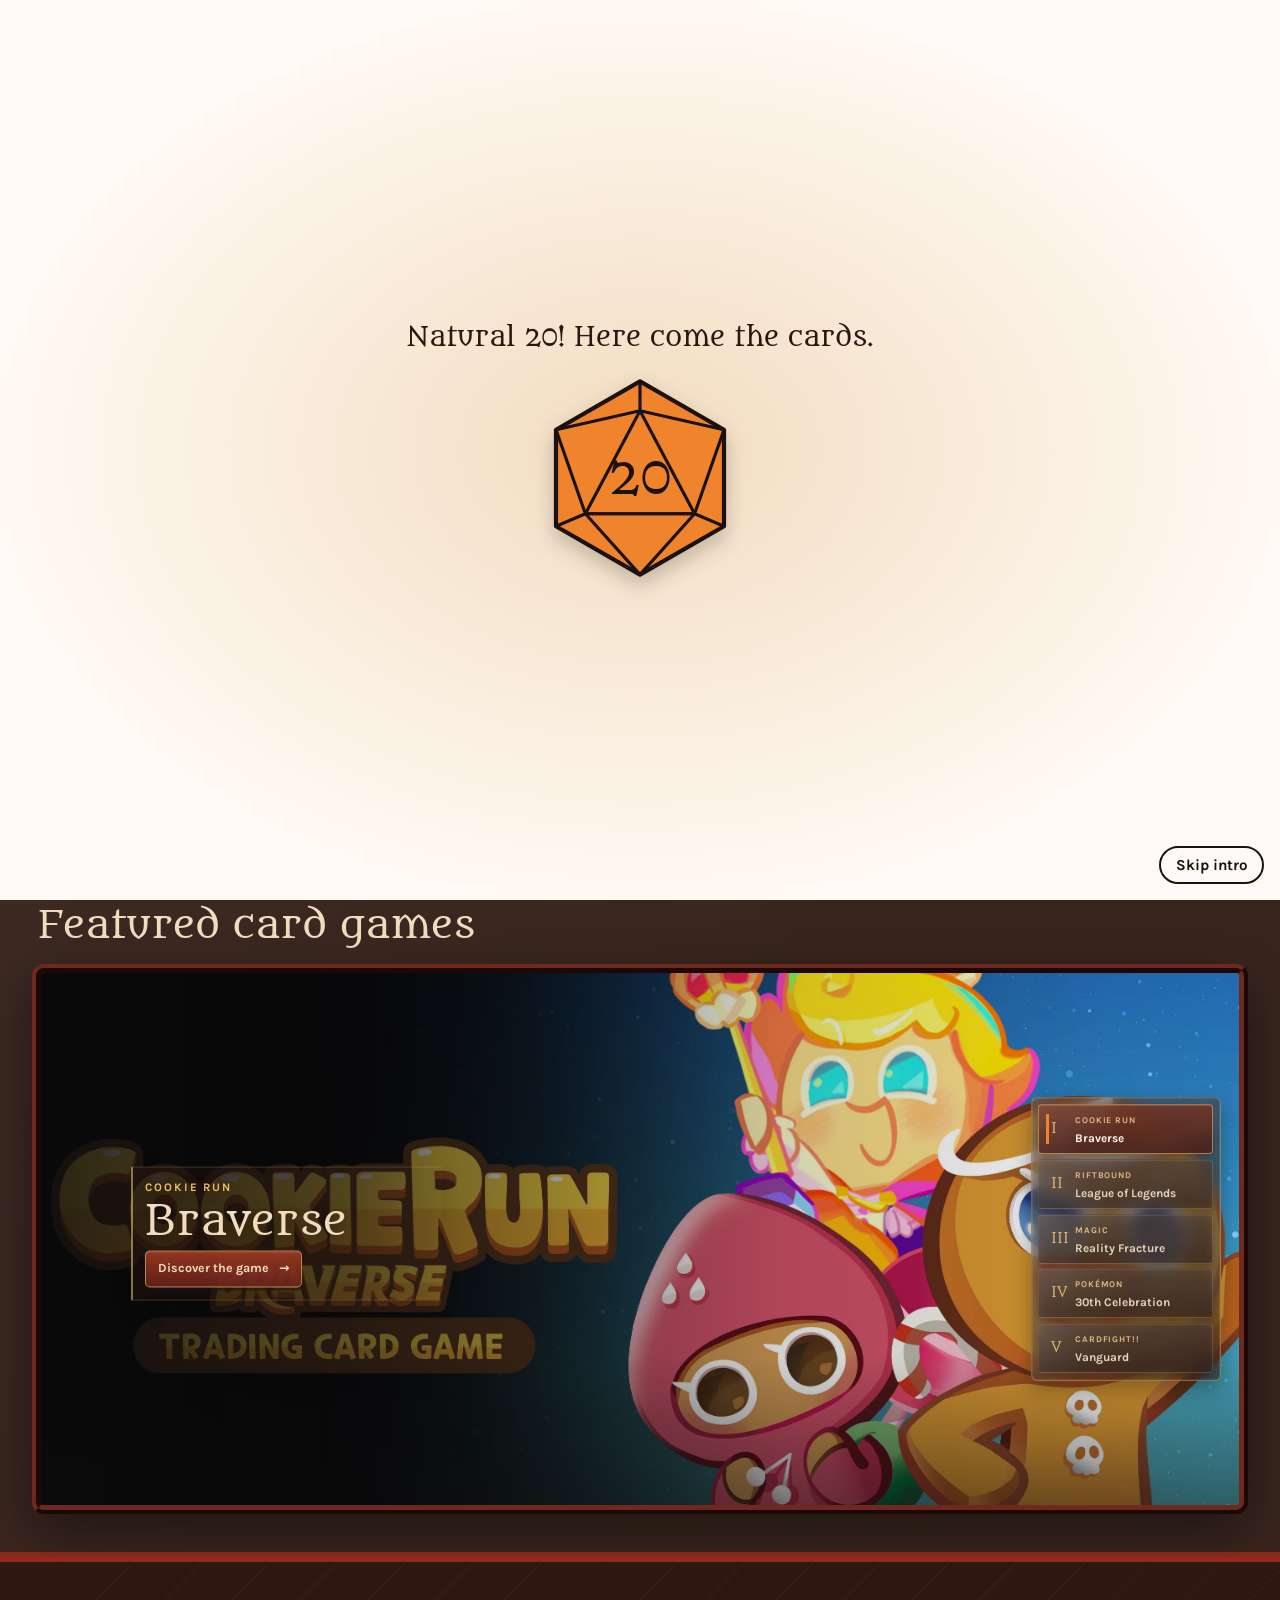
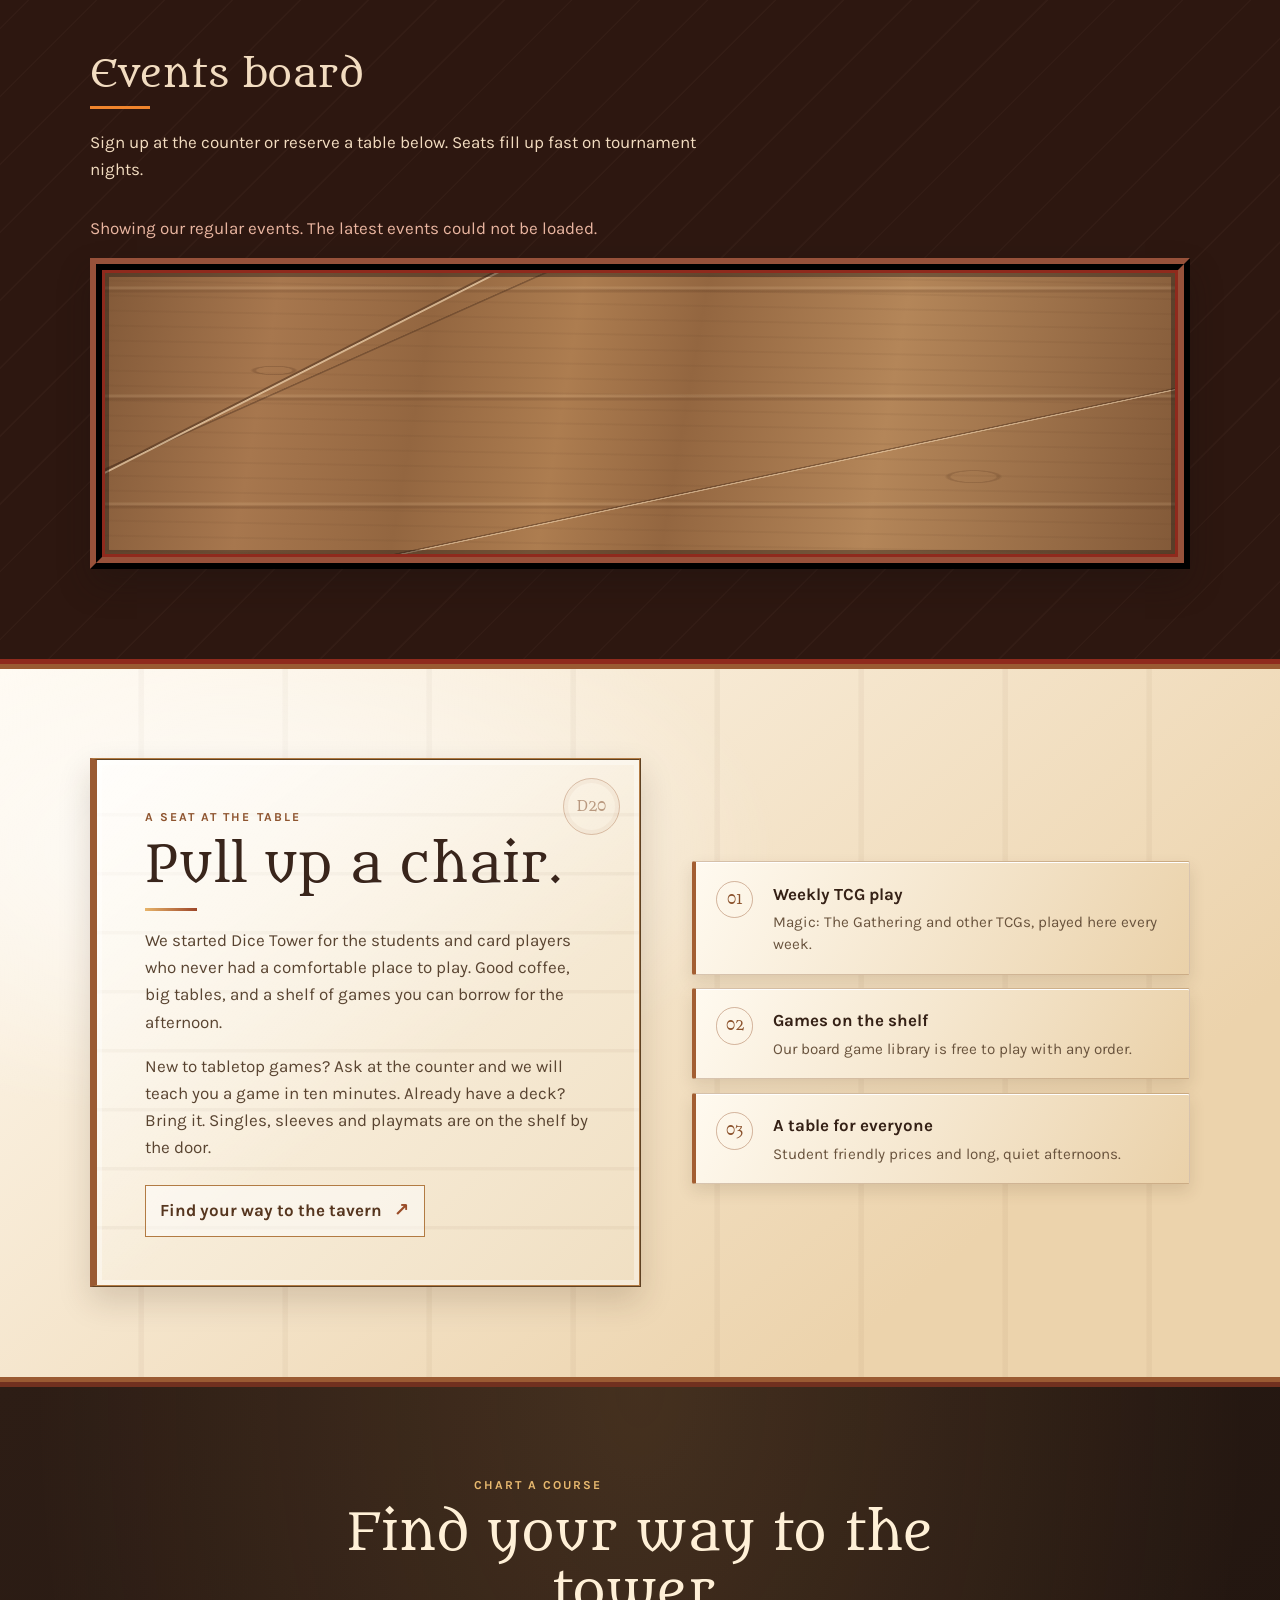
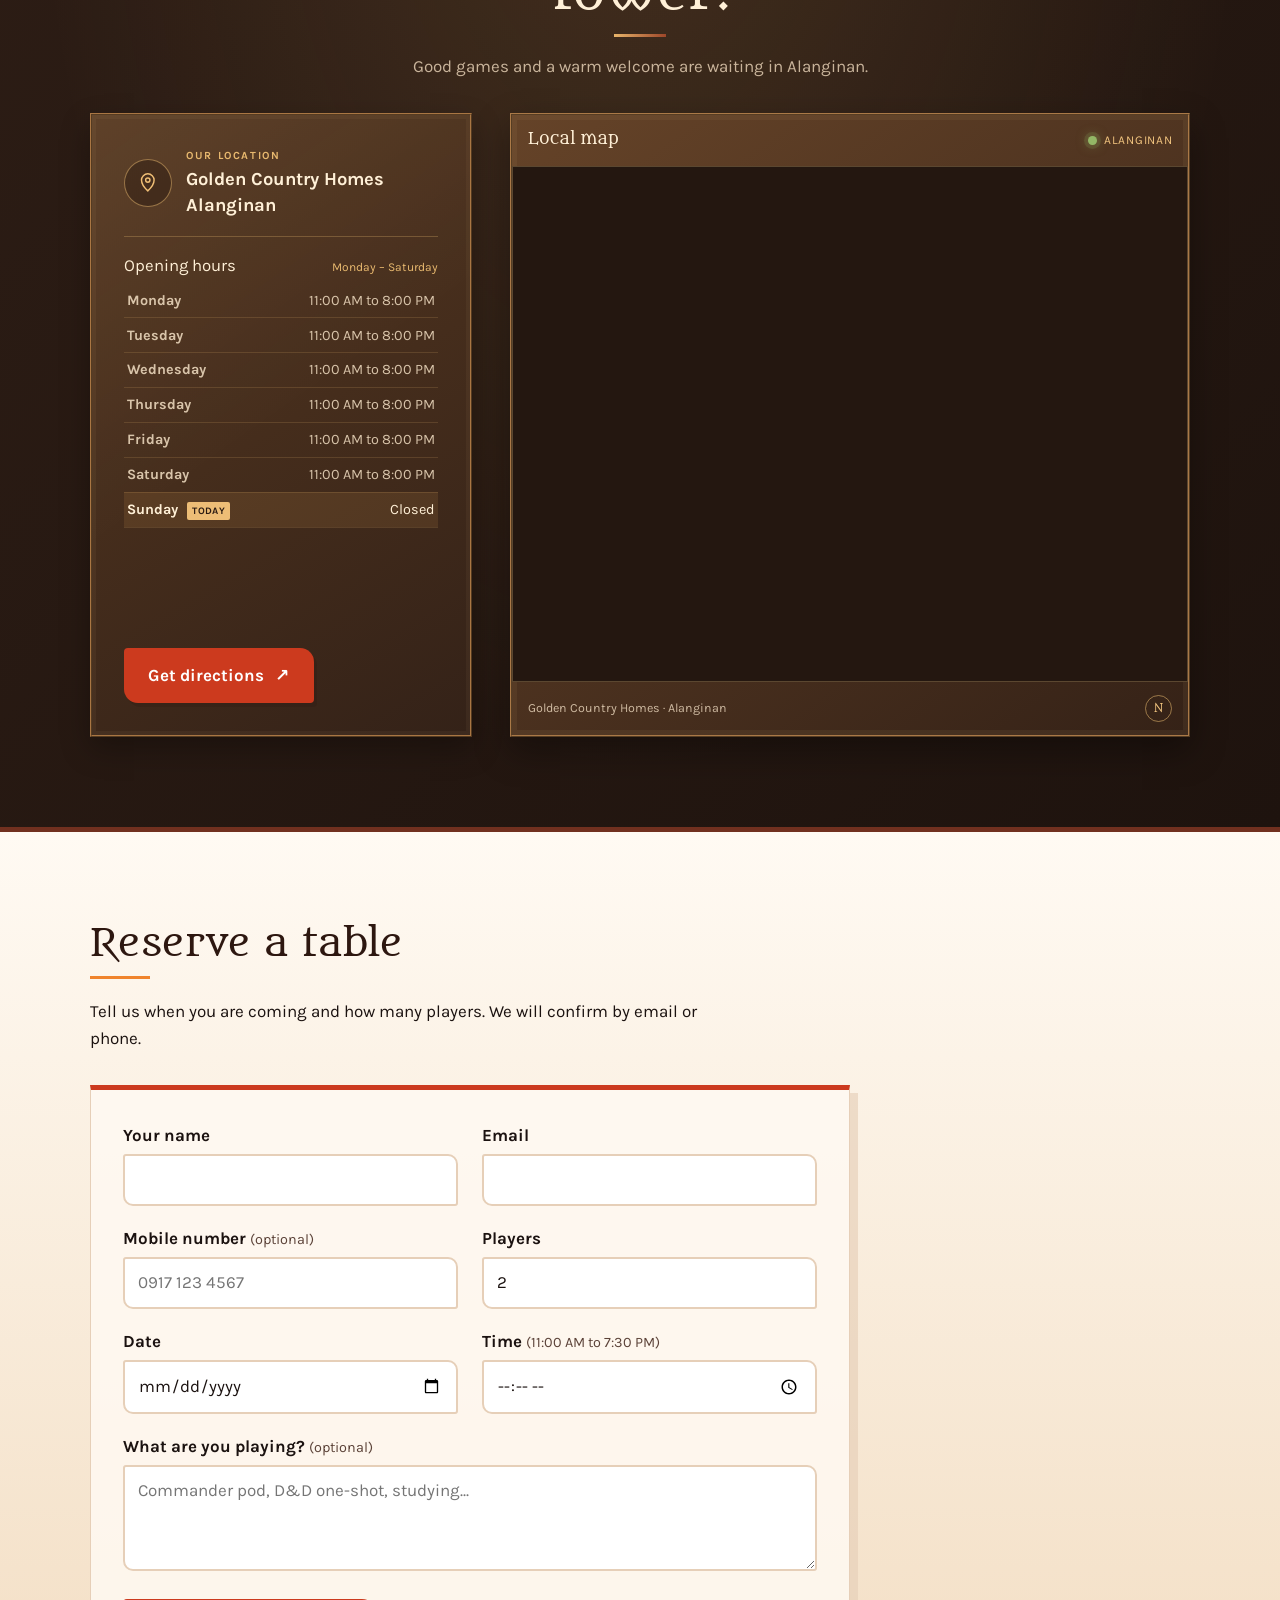
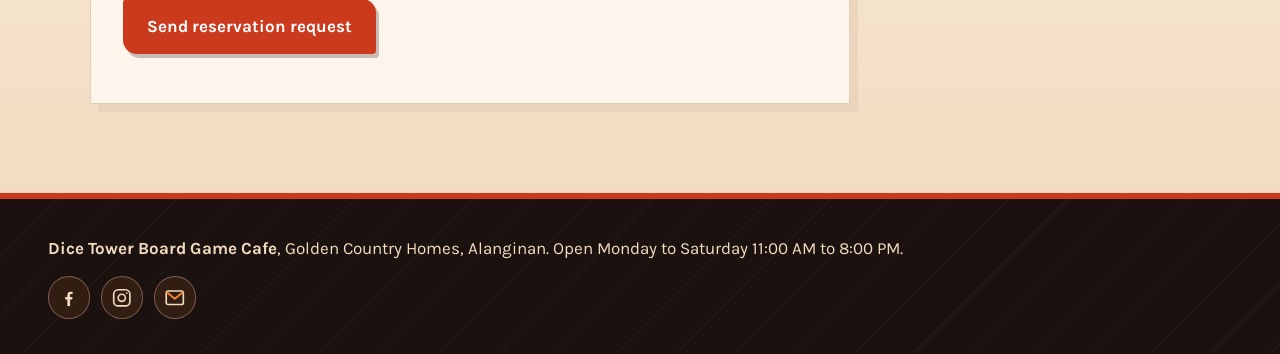
==== commit 4e11a81d: "Redesign 1" ====
--- a/index.html
+++ b/index.html
@@ -15,6 +15,7 @@
   <link rel="stylesheet" href="css/styles.css">
   <link rel="stylesheet" href="css/dice.css?v=5">
   <link rel="stylesheet" href="css/tcg-gallery.css?v=11">
+  <link rel="stylesheet" href="css/about-visit.css?v=2">
 </head>
 
 <body>
@@ -181,64 +182,81 @@
     </section>
 
     <!-- ABOUT -->
-    <section id="about" class="section about">
+    <section id="about" class="section about about-tavern">
       <div class="about-copy">
-        <h2>About Dice Tower</h2>
+        <p class="place-kicker">A seat at the table</p>
+        <h2>Pull up a chair.</h2>
         <p>We started Dice Tower for the students and card players who never had a comfortable place to play. Good
           coffee, big tables, and a shelf of games you can borrow for the afternoon.</p>
         <p>New to tabletop games? Ask at the counter and we will teach you a game in ten minutes. Already have a deck?
           Bring it. Singles, sleeves and playmats are on the shelf by the door.</p>
-      </div>
-      <ul class="about-facts">
-        <li><strong>Magic: The Gathering</strong> and other TCGs, played here every week</li>
-        <li><strong>Board game library</strong> free to play with any order</li>
-        <li><strong>Student friendly</strong> prices and long, quiet afternoons</li>
+        <a class="about-invite" href="#visit">Find your way to the tavern <span aria-hidden="true">↗</span></a>
+        <span class="about-seal" aria-hidden="true">D20</span>
+      </div>
+      <ul class="about-facts" aria-label="What you will find at Dice Tower">
+        <li><span class="fact-index" aria-hidden="true">01</span><div><strong>Weekly TCG play</strong><span>Magic: The Gathering and other TCGs, played here every week.</span></div></li>
+        <li><span class="fact-index" aria-hidden="true">02</span><div><strong>Games on the shelf</strong><span>Our board game library is free to play with any order.</span></div></li>
+        <li><span class="fact-index" aria-hidden="true">03</span><div><strong>A table for everyone</strong><span>Student friendly prices and long, quiet afternoons.</span></div></li>
       </ul>
     </section>
 
     <!-- VISIT -->
-    <section id="visit" class="section visit">
+    <section id="visit" class="section visit visit-tavern">
+      <div class="visit-heading">
+        <p class="place-kicker">Chart a course</p>
+        <h2>Find your way to the tower.</h2>
+        <p>Good games and a warm welcome are waiting in Alanginan.</p>
+      </div>
+      <div class="visit-layout">
       <div class="visit-info">
-        <h2>Find us</h2>
-        <address>Golden Country Homes<br>Alanginan</address>
+        <div class="visit-location">
+          <span class="location-emblem" aria-hidden="true"><svg viewBox="0 0 24 24"><path d="M12 21s7-6.2 7-12a7 7 0 1 0-14 0c0 5.8 7 12 7 12Z"/><circle cx="12" cy="9" r="2.4"/></svg></span>
+          <div><span class="detail-label">Our location</span><address>Golden Country Homes<br>Alanginan</address></div>
+        </div>
+        <div class="hours-heading"><h3>Opening hours</h3><span>Monday – Saturday</span></div>
         <table class="hours">
           <caption class="visually-hidden">Opening hours</caption>
-          <tr>
-            <th scope="row">Monday</th>
-            <td>11:00 AM to 8:00 PM</td>
-          </tr>
-          <tr>
-            <th scope="row">Tuesday</th>
-            <td>11:00 AM to 8:00 PM</td>
-          </tr>
-          <tr>
-            <th scope="row">Wednesday</th>
-            <td>11:00 AM to 8:00 PM</td>
-          </tr>
-          <tr>
-            <th scope="row">Thursday</th>
-            <td>11:00 AM to 8:00 PM</td>
-          </tr>
-          <tr>
-            <th scope="row">Friday</th>
-            <td>11:00 AM to 8:00 PM</td>
-          </tr>
-          <tr>
-            <th scope="row">Saturday</th>
-            <td>11:00 AM to 8:00 PM</td>
-          </tr>
-          <tr>
-            <th scope="row">Sunday</th>
+          <tr data-hours-day="Monday">
+            <th scope="row">Monday <span class="today-marker">Today</span></th>
+            <td>11:00 AM to 8:00 PM</td>
+          </tr>
+          <tr data-hours-day="Tuesday">
+            <th scope="row">Tuesday <span class="today-marker">Today</span></th>
+            <td>11:00 AM to 8:00 PM</td>
+          </tr>
+          <tr data-hours-day="Wednesday">
+            <th scope="row">Wednesday <span class="today-marker">Today</span></th>
+            <td>11:00 AM to 8:00 PM</td>
+          </tr>
+          <tr data-hours-day="Thursday">
+            <th scope="row">Thursday <span class="today-marker">Today</span></th>
+            <td>11:00 AM to 8:00 PM</td>
+          </tr>
+          <tr data-hours-day="Friday">
+            <th scope="row">Friday <span class="today-marker">Today</span></th>
+            <td>11:00 AM to 8:00 PM</td>
+          </tr>
+          <tr data-hours-day="Saturday">
+            <th scope="row">Saturday <span class="today-marker">Today</span></th>
+            <td>11:00 AM to 8:00 PM</td>
+          </tr>
+          <tr data-hours-day="Sunday">
+            <th scope="row">Sunday <span class="today-marker">Today</span></th>
             <td>Closed</td>
           </tr>
         </table>
-        <a class="btn btn-ghost" target="_blank" rel="noopener"
-          href="https://www.google.com/maps/search/?api=1&query=Golden+Country+Homes+Alanginan">Open in Google Maps</a>
-      </div>
-      <div class="map-frame">
+        <a class="btn btn-primary directions-link" target="_blank" rel="noopener noreferrer"
+          href="https://www.google.com/maps/search/?api=1&query=Dice+Tower+Board+Game+Cafe">Get directions <span aria-hidden="true">↗</span></a>
+      </div>
+      <div class="map-card">
+        <div class="map-card-heading"><span>Local map</span><span class="map-card-location"><i aria-hidden="true"></i> Alanginan</span></div>
+        <div class="map-frame">
         <iframe title="Map showing Golden Country Homes, Alanginan" loading="lazy"
           referrerpolicy="no-referrer-when-downgrade"
           src="https://www.google.com/maps/embed?pb=!1m18!1m12!1m3!1d4873.875512984858!2d121.07132687600064!3d13.785962386609494!2m3!1f0!2f0!3f0!3m2!1i1024!2i768!4f13.1!3m3!1m2!1s0x33bd0fa6397ee605%3A0xbcc55e338edc14ad!2sDice%20Tower%20Board%20Game%20Cafe!5e1!3m2!1sen!2sph!4v1792297805161!5m2!1sen!2sph"></iframe>
+        </div>
+        <div class="map-card-footer"><span>Golden Country Homes · Alanginan</span><span class="map-compass" aria-hidden="true">N</span></div>
+      </div>
       </div>
     </section>
 
@@ -340,7 +358,7 @@
   </footer>
 
   <script src="js/config.js?v=3"></script>
-  <script src="js/script.js?v=6"></script>
+  <script src="js/script.js?v=7"></script>
   <script src="js/dice.js?v=7"></script>
 </body>
 
--- a/css/about-visit.css
+++ b/css/about-visit.css
@@ -0,0 +1,262 @@
+/* Story and directions sections */
+.about-tavern {
+  position: relative;
+  grid-template-columns: minmax(0, 1.05fr) minmax(320px, .95fr);
+  align-items: stretch;
+  gap: clamp(1.5rem, 4vw, 3.5rem);
+  overflow: hidden;
+  color: var(--ink);
+  background:
+    radial-gradient(ellipse at 18% 25%, rgb(255 255 255 / 70%), transparent 34rem),
+    repeating-linear-gradient(90deg, transparent 0 138px, rgb(109 74 43 / 5%) 139px 144px),
+    linear-gradient(140deg, #fffaf1, #ecd3ac 78%);
+  border-block: 5px solid #9a5a32;
+}
+
+.about-tavern .about-copy {
+  position: relative;
+  align-self: center;
+  padding: clamp(1.5rem, 4vw, 3rem);
+  overflow: hidden;
+  color: #352116;
+  background:
+    linear-gradient(145deg, rgb(255 255 255 / 72%), transparent 60%),
+    repeating-linear-gradient(0deg, transparent 0 55px, rgb(99 60 28 / 5%) 56px 59px),
+    linear-gradient(135deg, #fffaf0, #f0dfc2);
+  border: 2px ridge #b27b43;
+  border-left: 7px solid #9a5a32;
+  box-shadow: 0 14px 30px rgb(61 37 20 / 17%), inset 0 0 0 5px rgb(255 255 255 / 35%);
+}
+
+.place-kicker {
+  margin: 0 0 .55rem;
+  color: #e8b96f;
+  font-size: .76rem;
+  font-weight: 700;
+  letter-spacing: .17em;
+  text-transform: uppercase;
+}
+
+.about-tavern .place-kicker { color: #8e542f; }
+
+.about-tavern .about-copy h2,
+.visit-tavern .visit-heading h2 {
+  max-width: 18ch;
+  margin: 0 0 1rem;
+  color: #fff0d7;
+  font-size: clamp(2rem, 4.2vw, 3.2rem);
+}
+
+.about-tavern .about-copy h2 { color: #39251b; text-shadow: 0 1px rgb(255 255 255 / 55%); }
+
+.about-tavern .about-copy h2::after,
+.visit-tavern .visit-heading h2::after {
+  display: block;
+  width: 3.3rem;
+  height: 3px;
+  margin-top: .8rem;
+  content: "";
+  background: linear-gradient(90deg, #e7b46a, #9d4629);
+}
+
+.about-tavern .about-copy p:not(.place-kicker) {
+  max-width: 60ch;
+  color: #594431;
+}
+
+.about-invite {
+  display: inline-flex;
+  align-items: center;
+  gap: .75rem;
+  margin-top: .4rem;
+  padding: .65rem .9rem;
+  color: #56361f;
+  font-weight: 700;
+  text-decoration: none;
+  background: rgb(255 255 255 / 52%);
+  border: 1px solid #b27b43;
+  transition: gap .2s ease, background .2s ease, transform .2s ease;
+}
+
+.about-invite:hover { gap: 1rem; transform: translateY(-2px); background: #fffaf0; }
+.about-invite span { color: #9a4c28; font-size: 1.15rem; }
+
+.about-seal {
+  position: absolute;
+  top: 1.1rem;
+  right: 1.15rem;
+  display: grid;
+  width: 3.6rem;
+  aspect-ratio: 1;
+  place-items: center;
+  color: rgb(127 73 38 / 52%);
+  font-family: var(--font-display, Georgia, serif);
+  font-size: .85rem;
+  border: 1px solid rgb(154 90 50 / 35%);
+  border-radius: 50%;
+  box-shadow: inset 0 0 0 4px rgb(154 90 50 / 5%);
+}
+
+.about-tavern .about-facts {
+  align-content: center;
+  gap: .85rem;
+}
+
+.about-tavern .about-facts li {
+  display: grid;
+  grid-template-columns: 2.7rem minmax(0, 1fr);
+  align-items: start;
+  gap: .85rem;
+  padding: 1.15rem 1.25rem;
+  color: #50351f;
+  background: linear-gradient(120deg, #fffaf0, #ead1a9);
+  border: 1px solid rgb(137 89 48 / 33%);
+  border-left: 4px solid #a35e32;
+  border-radius: 2px;
+  box-shadow: 0 7px 16px rgb(73 46 24 / 13%), inset 0 1px #fff;
+  transition: transform .22s ease, border-color .22s ease, box-shadow .22s ease;
+}
+
+.about-tavern .about-facts li:hover {
+  transform: translateX(7px);
+  border-color: #ae6e3d;
+  box-shadow: 0 11px 22px rgb(73 46 24 / 20%), inset 0 1px #fff;
+}
+
+.fact-index {
+  display: grid;
+  width: 2.35rem;
+  aspect-ratio: 1;
+  place-items: center;
+  color: #8a512b;
+  font-family: var(--font-display, Georgia, serif);
+  font-size: .85rem;
+  border: 1px solid rgb(154 90 50 / 42%);
+  border-radius: 50%;
+}
+
+.about-facts li div { display: grid; gap: .2rem; }
+.about-facts li strong { color: #352116; font-size: 1.06rem; }
+.about-facts li div span { color: #69533d; font-size: .95rem; line-height: 1.45; }
+
+.visit-tavern {
+  display: block;
+  color: var(--parchment);
+  background:
+    radial-gradient(ellipse at 50% 0, rgb(237 182 104 / 14%), transparent 38rem),
+    linear-gradient(135deg, #2d1d15, #1e130e);
+  border-block: 5px solid #71301f;
+}
+
+.visit-heading { max-width: 700px; margin: 0 auto 2rem; text-align: center; }
+.visit-heading .place-kicker { margin-bottom: .5rem; }
+.visit-tavern .visit-heading h2 { max-width: none; margin-inline: auto; }
+.visit-tavern .visit-heading h2::after { margin-inline: auto; }
+.visit-heading > p:last-child { margin: 0 auto; color: rgb(242 220 192 / 78%); }
+
+.visit-layout {
+  display: grid;
+  grid-template-columns: minmax(300px, .72fr) minmax(0, 1.28fr);
+  align-items: stretch;
+  gap: clamp(1.25rem, 3vw, 2.5rem);
+  max-width: 1320px;
+  margin: 0 auto;
+}
+
+.visit-tavern .visit-info {
+  display: flex;
+  flex-direction: column;
+  padding: clamp(1.2rem, 2.5vw, 2rem);
+  color: #f4e0c2;
+  background:
+    linear-gradient(145deg, rgb(255 240 215 / 5%), transparent 50%),
+    linear-gradient(150deg, #563820, #342218);
+  border: 2px ridge #a97643;
+  box-shadow: 0 12px 28px rgb(0 0 0 / 28%), inset 0 0 0 4px rgb(232 192 128 / 5%);
+}
+
+.visit-location { display: flex; align-items: center; gap: .9rem; padding-bottom: 1.1rem; border-bottom: 1px solid rgb(232 185 111 / 28%); }
+.location-emblem { display: grid; width: 3rem; aspect-ratio: 1; flex: 0 0 auto; place-items: center; color: #f0bf76; background: rgb(25 15 10 / 32%); border: 1px solid rgb(232 185 111 / 52%); border-radius: 50%; }
+.location-emblem svg { width: 1.35rem; fill: none; stroke: currentColor; stroke-width: 1.6; stroke-linecap: round; stroke-linejoin: round; }
+.detail-label { display: block; margin-bottom: .2rem; color: #e8b96f; font-size: .68rem; font-weight: 700; letter-spacing: .15em; text-transform: uppercase; }
+.visit-location address { margin: 0; color: #fff0d7; font-weight: 700; line-height: 1.4; }
+
+.hours-heading { display: flex; align-items: baseline; justify-content: space-between; gap: .5rem; margin: 1.15rem 0 .4rem; }
+.hours-heading h3 { margin: 0; color: #fff0d7; font-family: var(--font-body); font-size: 1.05rem; }
+.hours-heading > span { color: #e8b96f; font-size: .75rem; }
+.visit-tavern .hours { width: 100%; margin-bottom: 1.15rem; border-collapse: collapse; }
+.visit-tavern .hours th,
+.visit-tavern .hours td { padding: .34rem .2rem; color: rgb(245 226 198 / 83%); font-size: .9rem; text-align: left; border-bottom: 1px solid rgb(232 185 111 / 16%); }
+.visit-tavern .hours td { text-align: right; white-space: nowrap; }
+.visit-tavern .hours tr.is-today th,
+.visit-tavern .hours tr.is-today td { color: #fff0d7; background: rgb(224 166 83 / 12%); }
+.today-marker { display: none; margin-left: .35rem; padding: .05rem .3rem; color: #2b1b12; font-size: .62rem; font-weight: 700; letter-spacing: .04em; text-transform: uppercase; background: #edbd76; border-radius: 2px; }
+.hours tr.is-today .today-marker { display: inline-block; }
+
+.visit-tavern .directions-link { align-self: flex-start; margin-top: auto; }
+.directions-link span { margin-left: .45rem; }
+
+.map-card {
+  display: flex;
+  min-width: 0;
+  flex-direction: column;
+  overflow: hidden;
+  background: linear-gradient(145deg, #654328, #352217);
+  border: 2px ridge #aa7947;
+  box-shadow: 0 14px 32px rgb(0 0 0 / 34%), inset 0 0 0 5px rgb(232 192 128 / 6%);
+}
+
+.map-card-heading,
+.map-card-footer { display: flex; align-items: center; justify-content: space-between; gap: 1rem; padding: .8rem 1rem; color: #fff0d7; }
+.map-card-heading { font-family: var(--font-display, Georgia, serif); font-size: 1rem; }
+.map-card-location { display: inline-flex; align-items: center; gap: .45rem; color: #f1c47f; font-family: var(--font-body); font-size: .75rem; letter-spacing: .06em; text-transform: uppercase; }
+.map-card-location i { width: .55rem; aspect-ratio: 1; background: #93b766; border-radius: 50%; box-shadow: 0 0 0 4px rgb(147 183 102 / 15%), 0 0 12px rgb(147 183 102 / 55%); }
+
+.visit-tavern .map-frame {
+  min-height: 0;
+  flex: 1;
+  padding: .55rem;
+  background: #241710;
+  box-shadow: inset 0 0 0 1px rgb(232 192 128 / 28%);
+}
+
+.visit-tavern .map-frame iframe {
+  display: block;
+  width: 100%;
+  height: clamp(340px, 39vw, 500px);
+  min-height: 340px;
+  border: 0;
+  border-radius: 0;
+  filter: sepia(.08) contrast(.97);
+}
+
+.map-card-footer { min-height: 3rem; color: rgb(245 226 198 / 78%); font-size: .78rem; }
+.map-compass { display: grid; width: 1.7rem; aspect-ratio: 1; place-items: center; color: #f1c47f; font-family: var(--font-display, Georgia, serif); font-size: .7rem; border: 1px solid rgb(232 185 111 / 56%); border-radius: 50%; }
+
+@media (max-width: 820px) {
+  .about-tavern { grid-template-columns: 1fr; }
+  .about-tavern .about-copy { max-width: none; }
+  .about-tavern .about-facts { grid-template-columns: repeat(3, minmax(0, 1fr)); }
+  .about-tavern .about-facts li { grid-template-columns: 1fr; gap: .6rem; padding: 1rem; }
+  .visit-layout { grid-template-columns: 1fr; }
+  .visit-tavern .visit-info { order: 1; }
+  .map-card { order: 0; }
+}
+
+@media (max-width: 560px) {
+  .about-tavern .about-facts { grid-template-columns: 1fr; }
+  .about-tavern .about-facts li { grid-template-columns: 2.7rem minmax(0, 1fr); }
+  .about-seal { width: 2.8rem; font-size: .7rem; }
+  .visit-heading { text-align: left; }
+  .visit-tavern .visit-heading h2::after { margin-left: 0; }
+  .visit-tavern .map-frame iframe { height: 320px; min-height: 320px; }
+  .map-card-heading, .map-card-footer { padding-inline: .7rem; }
+  .map-card-heading { font-size: .9rem; }
+  .map-card-location { font-size: .66rem; }
+  .visit-tavern .hours th, .visit-tavern .hours td { font-size: .82rem; }
+}
+
+@media (prefers-reduced-motion: reduce) {
+  .about-invite,
+  .about-tavern .about-facts li { transition: none; }
+}
